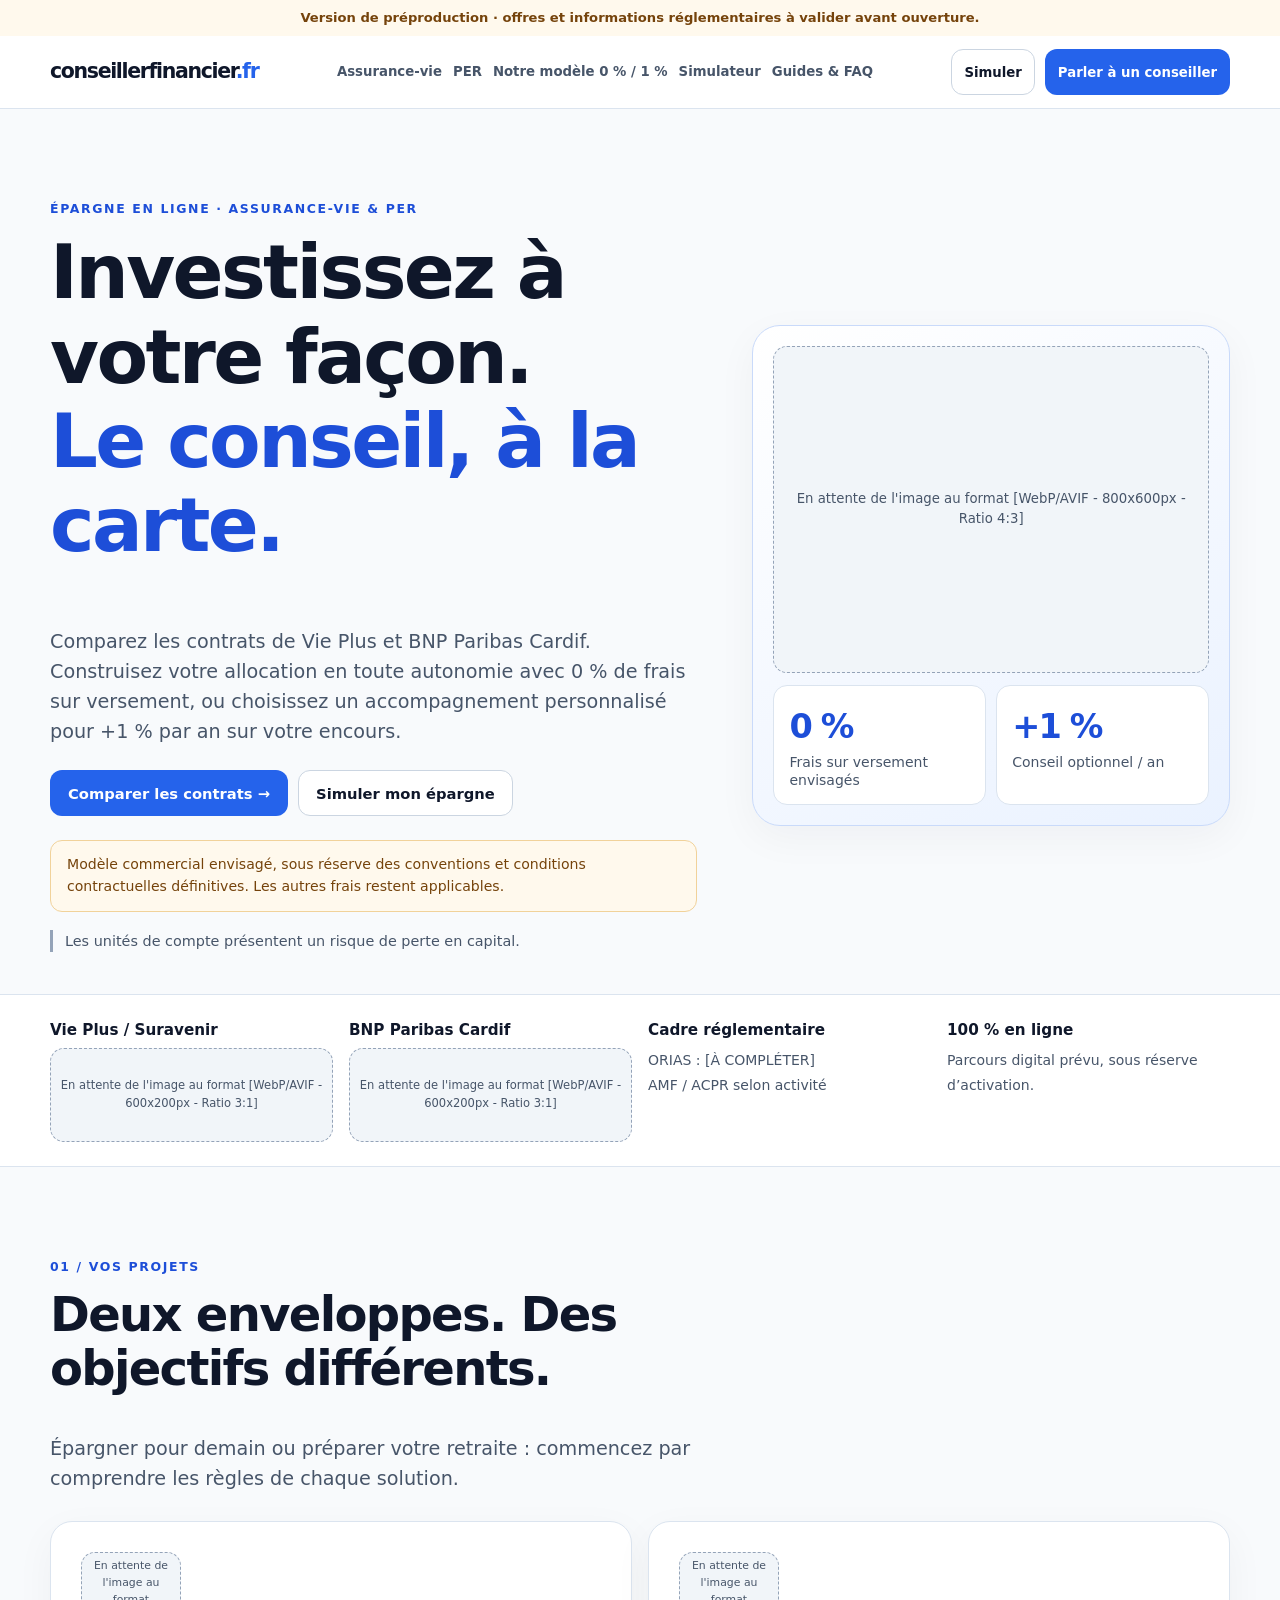
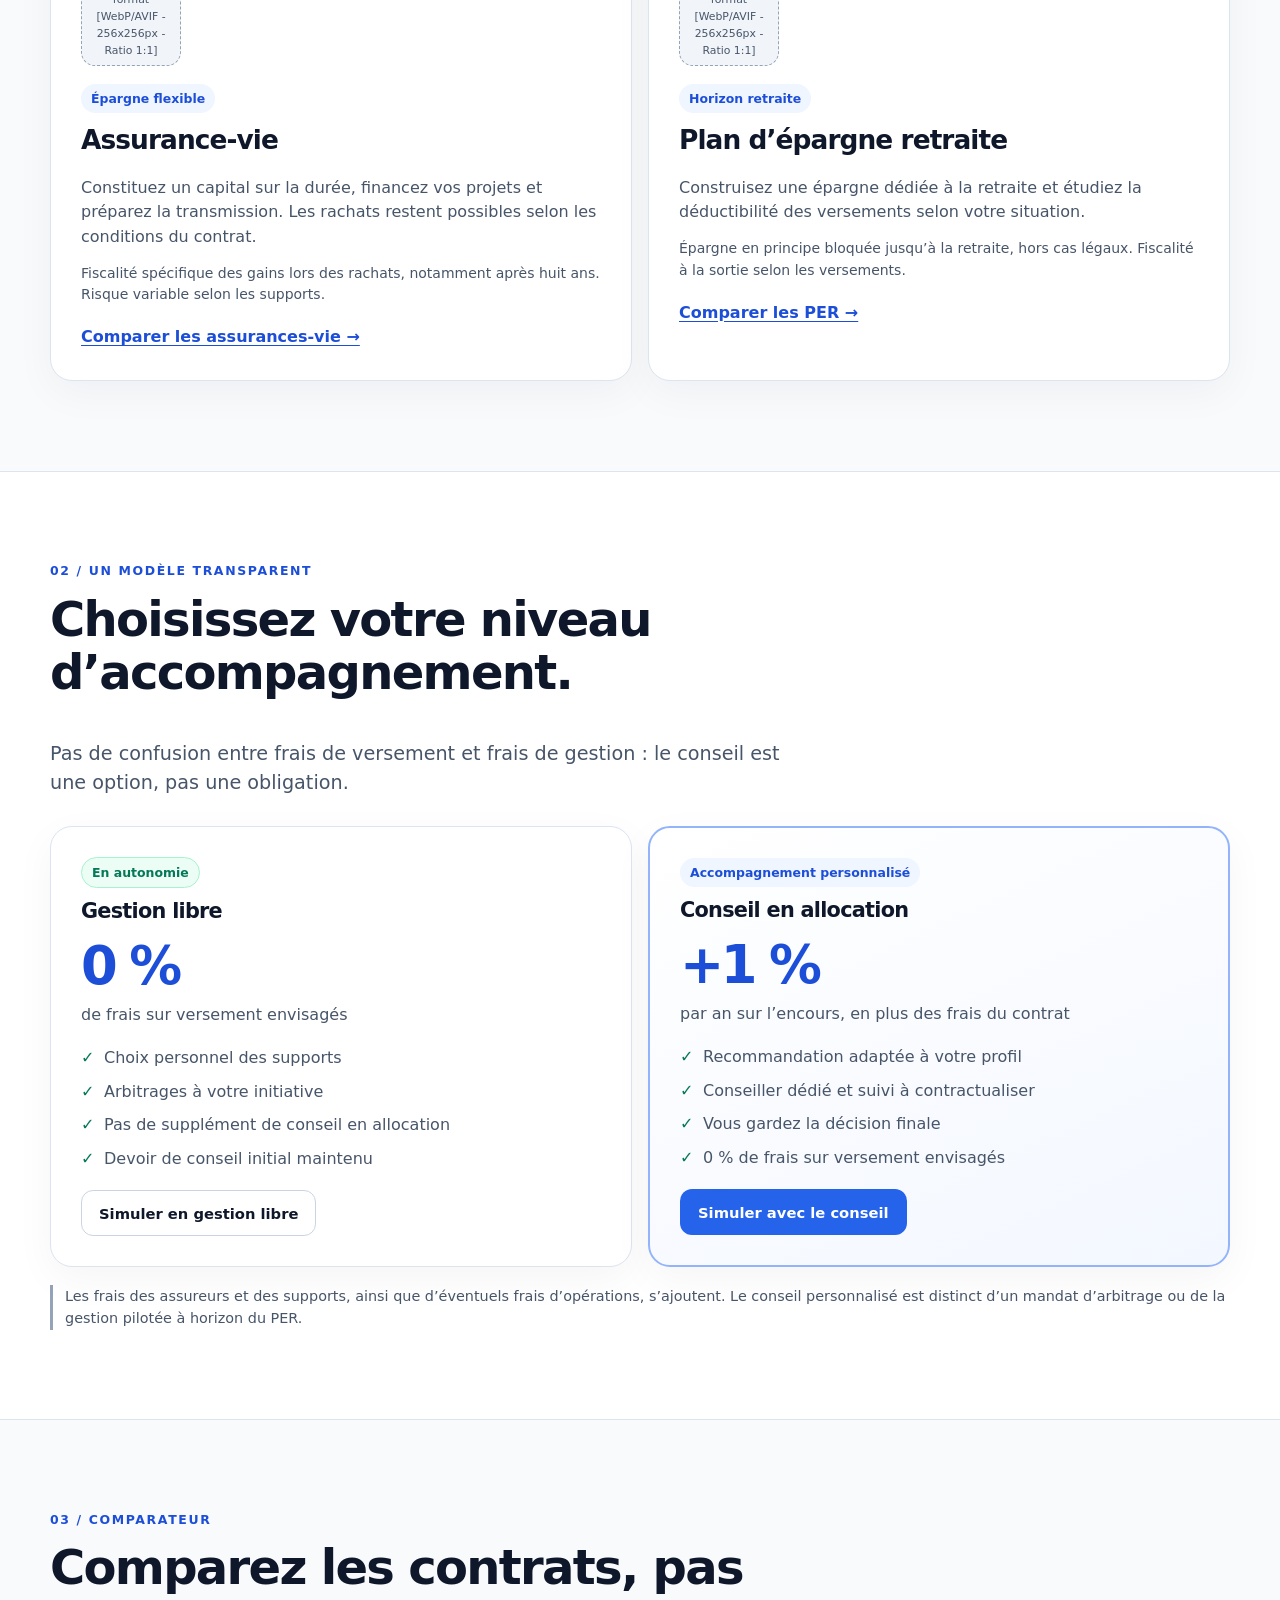
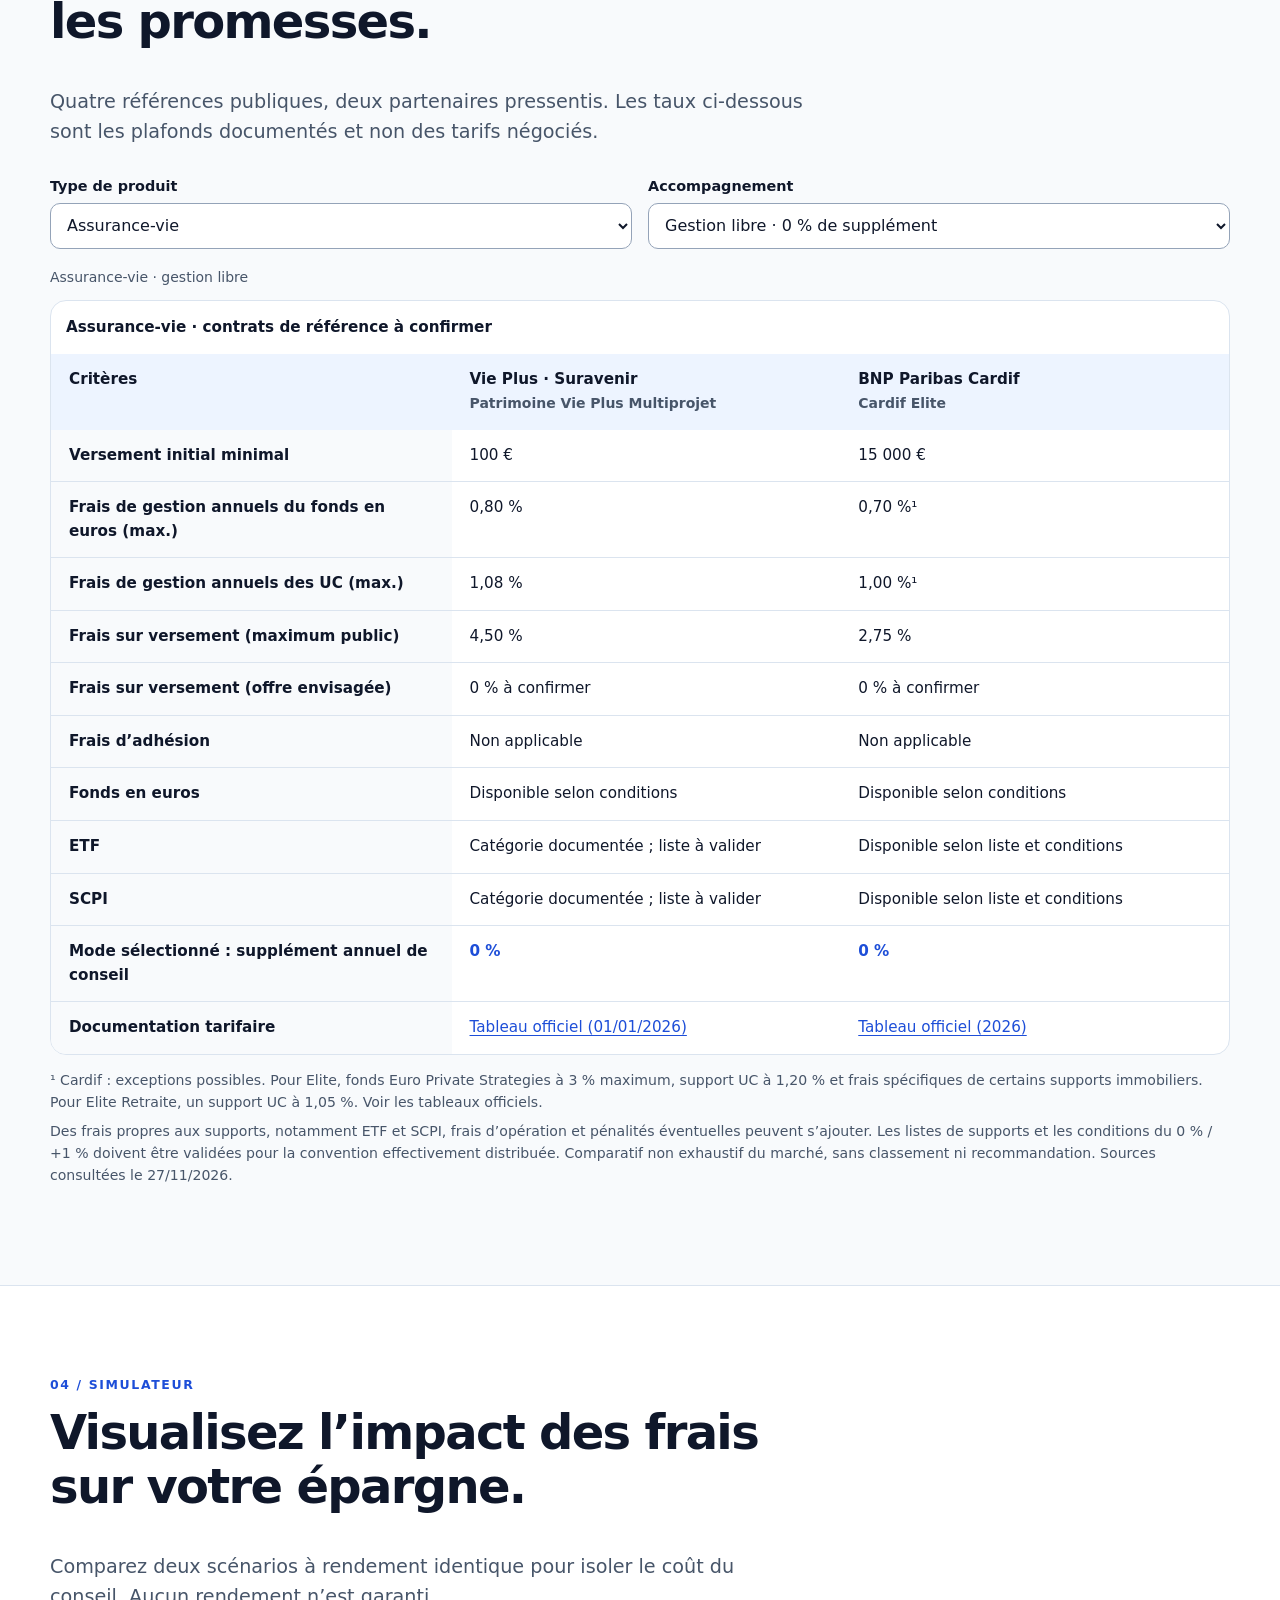
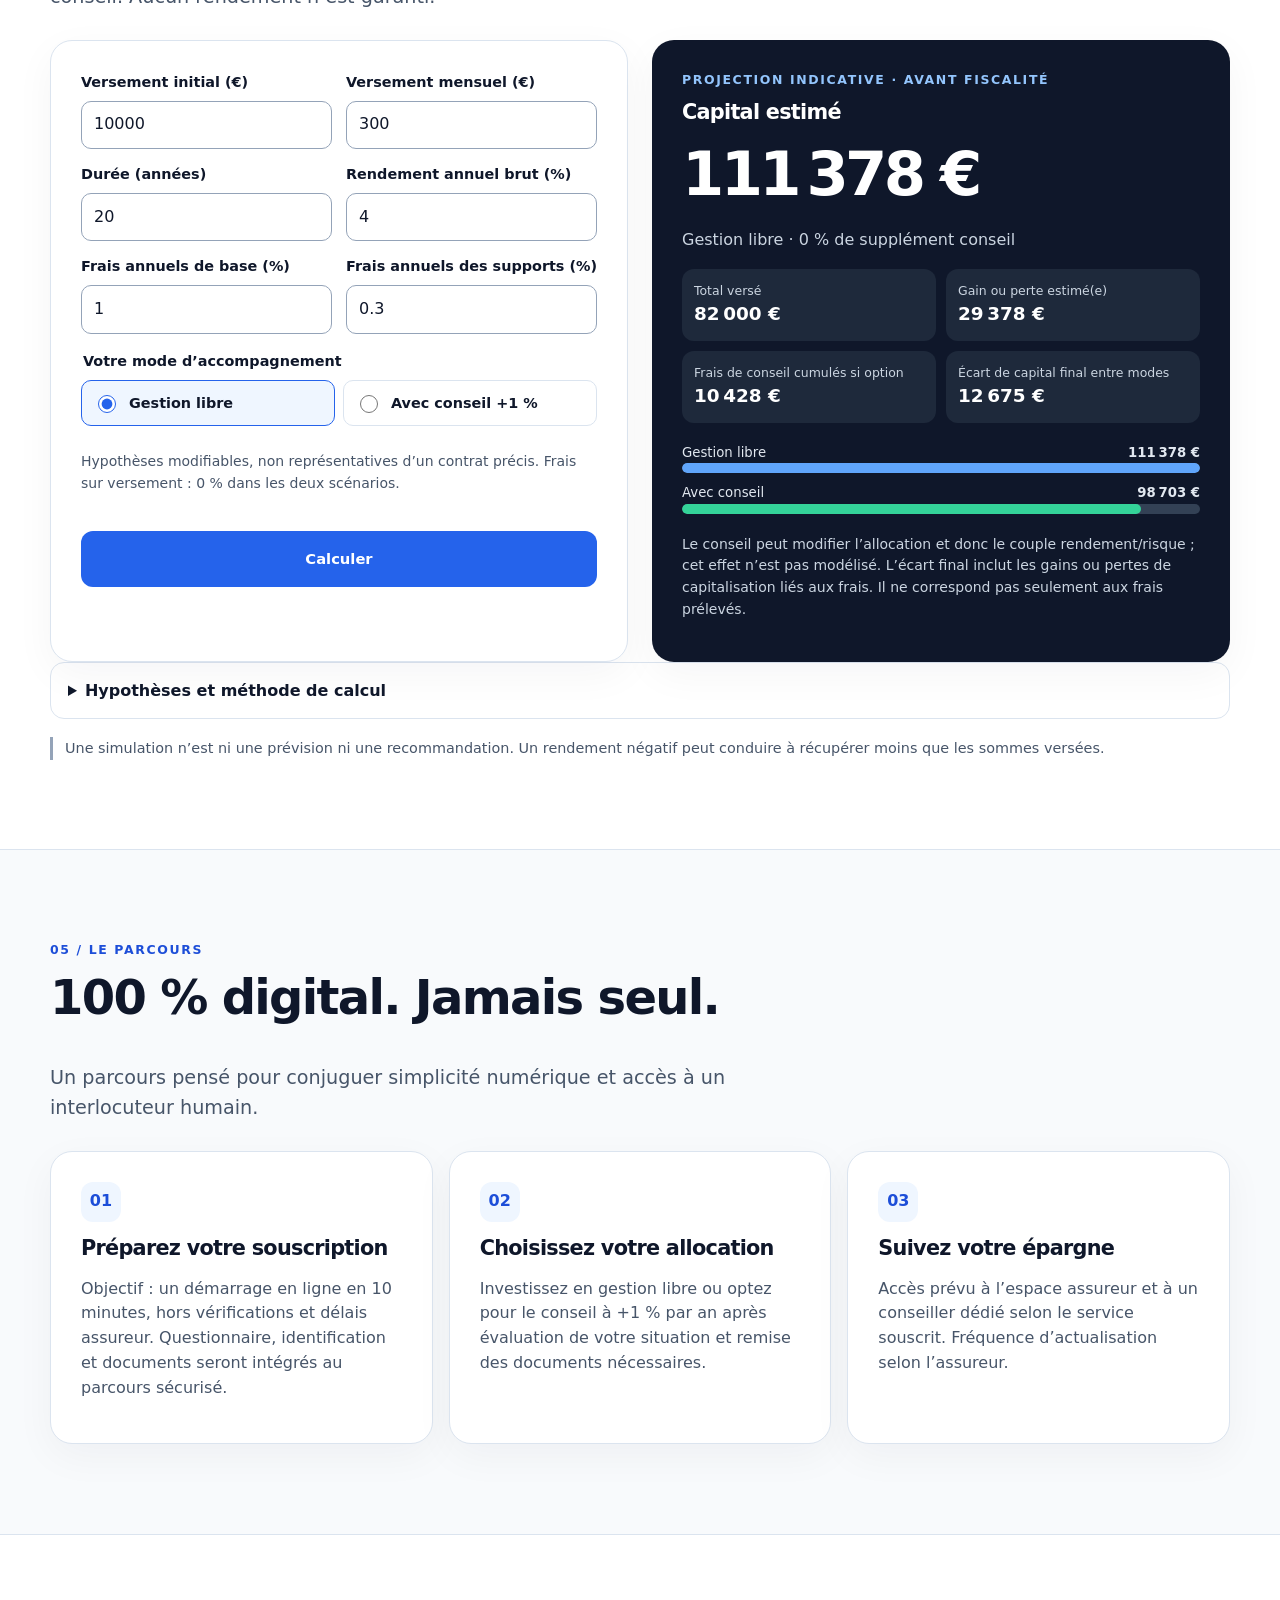
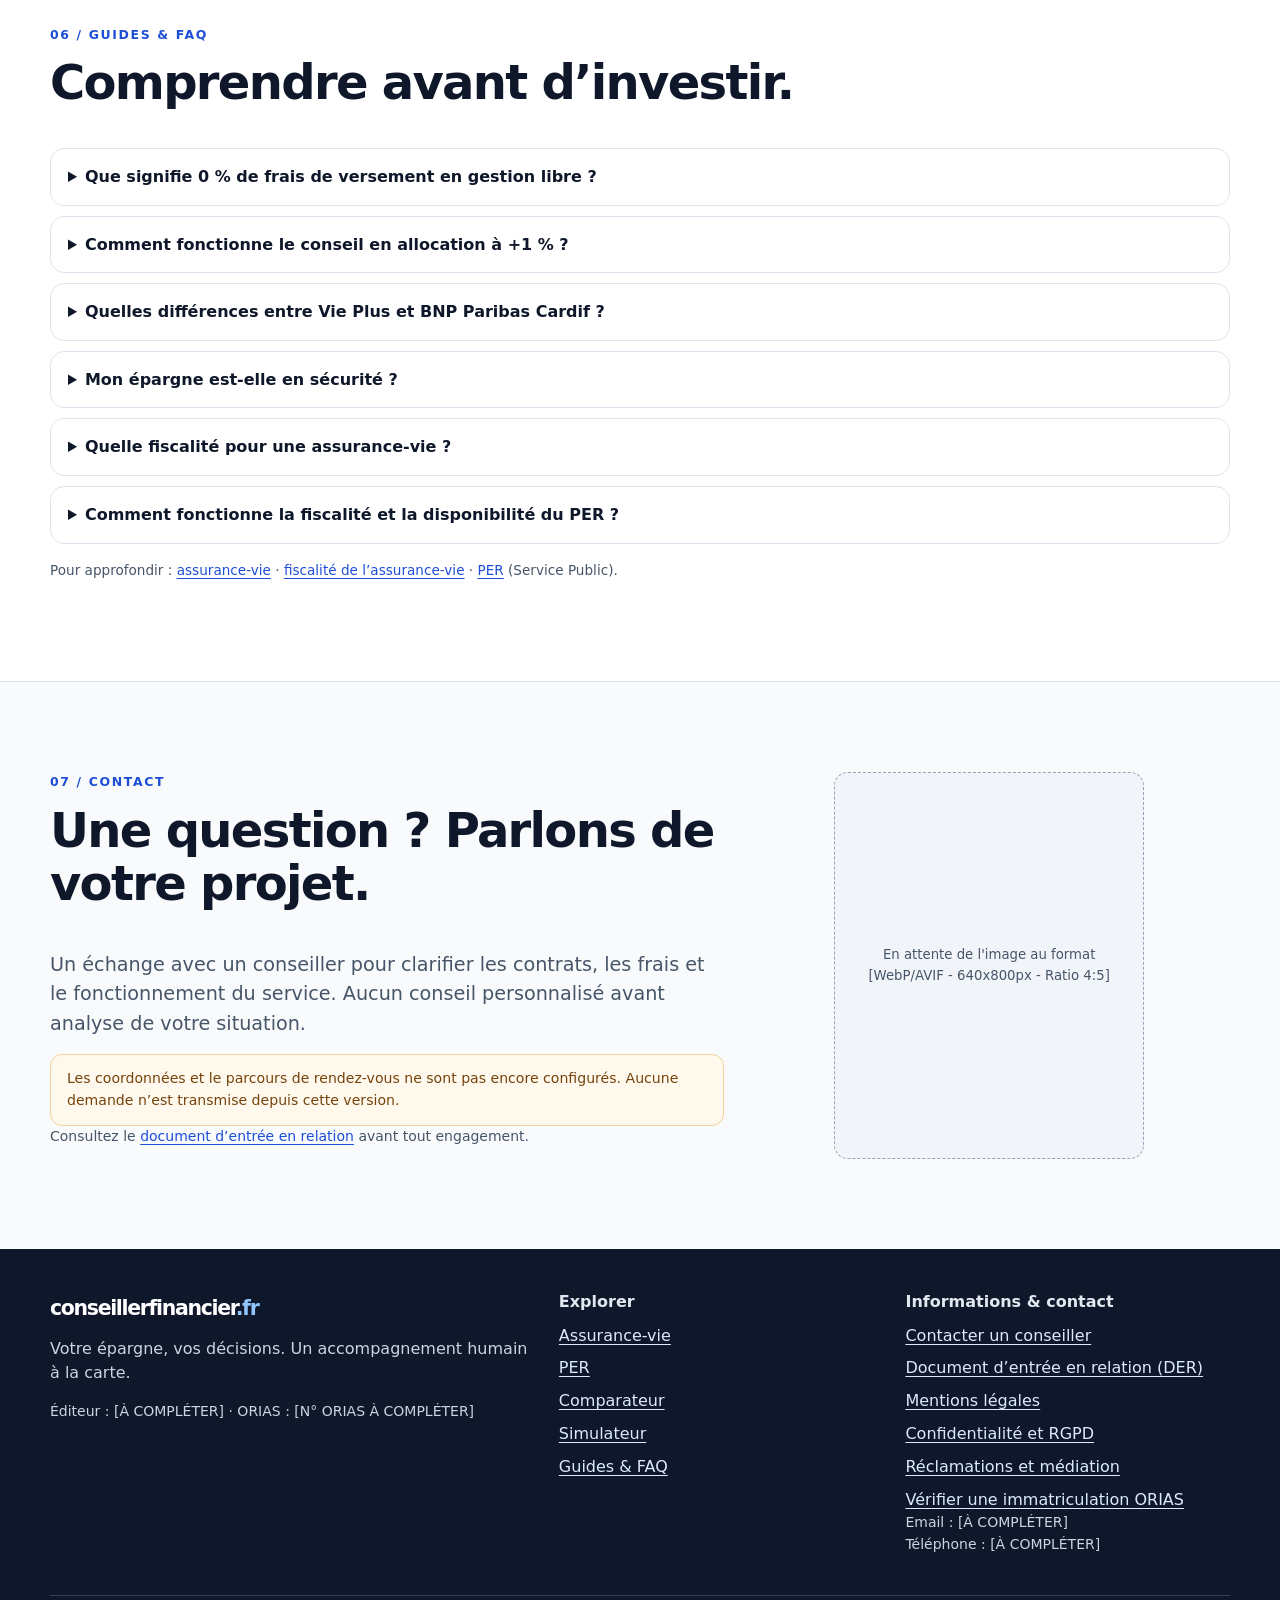
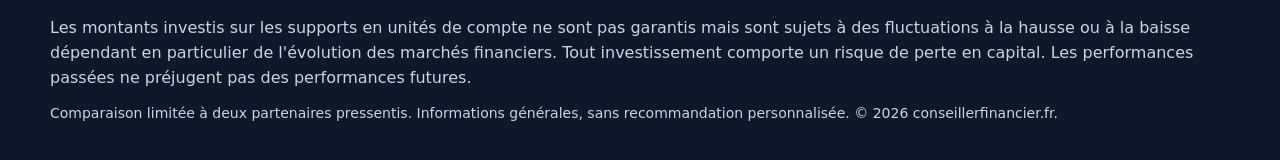
==== index.html @ cfc608e7 "Add files via upload" ====
<!doctype html><html lang="fr"><head><meta charset="utf-8"><meta name="viewport" content="width=device-width, initial-scale=1"><title>Assurance-vie et PER en ligne | conseillerfinancier.fr</title><meta name="description" content="Comparez les contrats Vie Plus et Cardif, simulez votre épargne et découvrez le modèle 0 % de frais de versement et conseil à +1 % par an."><meta name="robots" content="noindex, follow"><link rel="canonical" href="https://conseillerfinancier.fr/"><meta property="og:type" content="website"><meta property="og:locale" content="fr_FR"><meta property="og:site_name" content="conseillerfinancier.fr"><meta property="og:title" content="Assurance-vie et PER en ligne | conseillerfinancier.fr"><meta property="og:description" content="Comparez les contrats Vie Plus et Cardif, simulez votre épargne et découvrez le modèle 0 % de frais de versement et conseil à +1 % par an."><meta property="og:url" content="https://conseillerfinancier.fr/"><meta name="twitter:card" content="summary"><meta name="theme-color" content="#F8FAFC"><link rel="stylesheet" href="assets/styles.css"><script type="application/ld+json">{"@context": "https://schema.org", "@graph": [{"@type": "FinancialService", "@id": "https://conseillerfinancier.fr/#service", "name": "conseillerfinancier.fr", "url": "https://conseillerfinancier.fr/", "description": "Projet de plateforme de comparaison de contrats d’assurance-vie et de PER, avec option de conseil en allocation.", "areaServed": {"@type": "Country", "name": "France"}, "knowsLanguage": "fr"}, {"@type": "FAQPage", "@id": "https://conseillerfinancier.fr/#faq", "mainEntity": [{"@type": "Question", "name": "Que signifie 0 % de frais de versement en gestion libre ?", "acceptedAnswer": {"@type": "Answer", "text": "Le modèle commercial prévoit de ne pas prélever de frais contractuels sur les versements initiaux ou réguliers, sous réserve de validation des conventions de distribution. Vous choisissez vos supports et validez vos arbitrages. Les frais annuels du contrat, les frais propres aux supports et les éventuels frais d’opération restent applicables. Le devoir de conseil du distributeur lors de la souscription demeure."}}, {"@type": "Question", "name": "Comment fonctionne le conseil en allocation à +1 % ?", "acceptedAnswer": {"@type": "Answer", "text": "L’option envisagée ajoute un point de pourcentage de frais de gestion par an sur l’encours concerné. À encours constant de 10 000 €, cela représente 100 € par an à titre indicatif. Le conseiller établit une recommandation personnalisée après analyse de votre situation, de votre horizon, de votre capacité à subir des pertes et de vos préférences. Vous restez décisionnaire : il ne s’agit pas d’un mandat de gestion. Le périmètre, la fréquence du suivi et les modalités de prélèvement doivent être convenus par écrit."}}, {"@type": "Question", "name": "Quelles différences entre Vie Plus et BNP Paribas Cardif ?", "acceptedAnswer": {"@type": "Answer", "text": "Vie Plus est la filière de distribution de Suravenir dédiée aux professionnels du patrimoine. BNP Paribas Cardif propose notamment la gamme Elite, portée par Cardif Assurance Vie ou Cardif Retraite selon le produit. Les différences portent sur les frais, le minimum de souscription, les supports, les conditions d’accès aux fonds en euros et les services. Le comparateur présente quatre contrats de référence ; les tarifs négociés et la sélection finale restent à confirmer."}}, {"@type": "Question", "name": "Mon épargne est-elle en sécurité ?", "acceptedAnswer": {"@type": "Answer", "text": "Le contrat est porté par l’assureur, qui enregistre les versements et les opérations. Les fonds en euros comportent une garantie définie par les conditions du contrat, qui peut être diminuée des frais de gestion. Les unités de compte, notamment ETF et SCPI, ne garantissent pas le capital et peuvent perdre de la valeur. La réglementation et le contrôle prudentiel ne constituent pas une garantie de performance ni une protection contre les pertes de marché."}}, {"@type": "Question", "name": "Quelle fiscalité pour une assurance-vie ?", "acceptedAnswer": {"@type": "Answer", "text": "Lors d’un rachat, seule la fraction correspondant aux gains est en principe imposable à l’impôt sur le revenu. Après huit ans, un abattement annuel sur les gains retirés peut s’appliquer : 4 600 € pour une personne seule ou 9 200 € pour un couple soumis à imposition commune. Les prélèvements sociaux restent dus selon les règles applicables. Le traitement dépend notamment de la date des versements, de l’ancienneté du contrat et de la situation fiscale."}}, {"@type": "Question", "name": "Comment fonctionne la fiscalité et la disponibilité du PER ?", "acceptedAnswer": {"@type": "Answer", "text": "Les versements volontaires peuvent être déductibles du revenu imposable dans les limites légales, sous réserve des conditions applicables ; il est aussi possible de renoncer à la déduction. L’épargne est en principe immobilisée jusqu’à la retraite, sauf cas légaux de déblocage anticipé, dont l’acquisition de la résidence principale pour certains compartiments. La fiscalité à la sortie dépend de l’origine des sommes, de la déduction à l’entrée et du mode de sortie."}}]}]}</script><script src="assets/app.js" defer></script></head><body><a class="skip" href="#contenu">Aller au contenu</a><div class="draft">Version de préproduction · offres et informations réglementaires à valider avant ouverture.</div><header class="header"><div class="wrap header-inner"><a class="brand" href="index.html" aria-label="conseillerfinancier.fr, accueil">conseillerfinancier<span>.fr</span></a><button type="button" class="btn btn-secondary menu-toggle" aria-expanded="false" aria-controls="navigation">Menu</button><nav class="nav" id="navigation" aria-label="Navigation principale" data-open="false"><a href="#assurance-vie">Assurance-vie</a><a href="#per">PER</a><a href="#modele">Notre modèle 0 % / 1 %</a><a href="#simulateur">Simulateur</a><a href="#guides">Guides &amp; FAQ</a></nav><div class="header-actions"><a class="btn btn-secondary" href="#simulateur">Simuler</a><a class="btn btn-primary" href="#contact">Parler à un conseiller</a></div></div></header><main id="contenu"><section class="hero"><div class="wrap hero-grid"><div><span class="eyebrow">Épargne en ligne · Assurance-vie &amp; PER</span><h1>Investissez à votre façon.<br><span>Le conseil, à la carte.</span></h1><p class="lead">Comparez les contrats de Vie Plus et BNP Paribas Cardif. Construisez votre allocation en toute autonomie avec 0 % de frais sur versement, ou choisissez un accompagnement personnalisé pour +1 % par an sur votre encours.</p><div class="actions"><a class="btn btn-primary" href="#comparateur">Comparer les contrats →</a><a class="btn btn-secondary" href="#simulateur">Simuler mon épargne</a></div><div class="notice"><p>Modèle commercial envisagé, sous réserve des conventions et conditions contractuelles définitives. Les autres frais restent applicables.</p></div><p class="risk">Les unités de compte présentent un risque de perte en capital.</p></div><div class="hero-panel"><div class="placeholder">En attente de l'image au format [WebP/AVIF - 800x600px - Ratio 4:3]</div><div class="metrics"><div class="metric"><strong>0 %</strong><small>Frais sur versement envisagés</small></div><div class="metric"><strong>+1 %</strong><small>Conseil optionnel / an</small></div></div></div></div></section>
<section class="trust" aria-label="Partenaires et cadre de confiance"><div class="wrap trust-grid"><div class="trust-item"><strong>Vie Plus / Suravenir</strong><div class="placeholder">En attente de l'image au format [WebP/AVIF - 600x200px - Ratio 3:1]</div></div><div class="trust-item"><strong>BNP Paribas Cardif</strong><div class="placeholder">En attente de l'image au format [WebP/AVIF - 600x200px - Ratio 3:1]</div></div><div class="trust-item"><strong>Cadre réglementaire</strong><small>ORIAS : [À COMPLÉTER]<br>AMF / ACPR selon activité</small></div><div class="trust-item"><strong>100 % en ligne</strong><small>Parcours digital prévu, sous réserve d’activation.</small></div></div></section>
<section class="section"><div class="wrap"><div class="section-head"><span class="eyebrow">01 / Vos projets</span><h2>Deux enveloppes. Des objectifs différents.</h2><p class="lead">Épargner pour demain ou préparer votre retraite : commencez par comprendre les règles de chaque solution.</p></div><div class="product-grid"><article class="card product-card" id="assurance-vie"><div class="placeholder">En attente de l'image au format [WebP/AVIF - 256x256px - Ratio 1:1]</div><span class="tag">Épargne flexible</span><h3>Assurance-vie</h3><p>Constituez un capital sur la durée, financez vos projets et préparez la transmission. Les rachats restent possibles selon les conditions du contrat.</p><p class="small">Fiscalité spécifique des gains lors des rachats, notamment après huit ans. Risque variable selon les supports.</p><a class="text-link" href="#comparateur" data-select-product="av">Comparer les assurances-vie →</a></article><article class="card product-card" id="per"><div class="placeholder">En attente de l'image au format [WebP/AVIF - 256x256px - Ratio 1:1]</div><span class="tag">Horizon retraite</span><h3>Plan d’épargne retraite</h3><p>Construisez une épargne dédiée à la retraite et étudiez la déductibilité des versements selon votre situation.</p><p class="small">Épargne en principe bloquée jusqu’à la retraite, hors cas légaux. Fiscalité à la sortie selon les versements.</p><a class="text-link" href="#comparateur" data-select-product="per">Comparer les PER →</a></article></div></div></section>
<section class="section section-white" id="modele"><div class="wrap"><div class="section-head"><span class="eyebrow">02 / Un modèle transparent</span><h2>Choisissez votre niveau d’accompagnement.</h2><p class="lead">Pas de confusion entre frais de versement et frais de gestion : le conseil est une option, pas une obligation.</p></div><div class="plans"><article class="card"><span class="tag green">En autonomie</span><h3>Gestion libre</h3><div class="plan-price">0 %</div><p>de frais sur versement envisagés</p><ul class="checks"><li>Choix personnel des supports</li><li>Arbitrages à votre initiative</li><li>Pas de supplément de conseil en allocation</li><li>Devoir de conseil initial maintenu</li></ul><a href="#simulateur" class="btn btn-secondary" data-select-mode="free">Simuler en gestion libre</a></article><article class="card plan-featured"><span class="tag">Accompagnement personnalisé</span><h3>Conseil en allocation</h3><div class="plan-price">+1 %</div><p>par an sur l’encours, en plus des frais du contrat</p><ul class="checks"><li>Recommandation adaptée à votre profil</li><li>Conseiller dédié et suivi à contractualiser</li><li>Vous gardez la décision finale</li><li>0 % de frais sur versement envisagés</li></ul><a href="#simulateur" class="btn btn-primary" data-select-mode="advised">Simuler avec le conseil</a></article></div><p class="risk">Les frais des assureurs et des supports, ainsi que d’éventuels frais d’opérations, s’ajoutent. Le conseil personnalisé est distinct d’un mandat d’arbitrage ou de la gestion pilotée à horizon du PER.</p></div></section>
<section class="section" id="comparateur"><div class="wrap"><div class="section-head"><span class="eyebrow">03 / Comparateur</span><h2>Comparez les contrats, pas les promesses.</h2><p class="lead">Quatre références publiques, deux partenaires pressentis. Les taux ci-dessous sont les plafonds documentés et non des tarifs négociés.</p></div><div class="controls"><div class="field"><label for="product-filter">Type de produit</label><select id="product-filter"><option value="av">Assurance-vie</option><option value="per">PER individuel</option><option value="all">Les deux</option></select></div><div class="field"><label for="compare-mode">Accompagnement</label><select id="compare-mode"><option value="free">Gestion libre · 0 % de supplément</option><option value="advised">Conseil en allocation · +1 % / an</option></select></div></div><p id="compare-status" class="small" role="status">Comparaison des contrats de référence.</p><article class="compare-block" data-product="av"><div class="table-shell" role="region" aria-label="Comparatif Assurance-vie" tabindex="0"><table><caption>Assurance-vie · contrats de référence à confirmer</caption><thead><tr><th scope="col">Critères</th><th scope="col">Vie Plus · Suravenir<br><small>Patrimoine Vie Plus Multiprojet</small></th><th scope="col">BNP Paribas Cardif<br><small>Cardif Elite</small></th></tr></thead><tbody><tr><th scope="row">Versement initial minimal</th><td>100 €</td><td>15 000 €</td></tr><tr><th scope="row">Frais de gestion annuels du fonds en euros (max.)</th><td>0,80 %</td><td>0,70 %¹</td></tr><tr><th scope="row">Frais de gestion annuels des UC (max.)</th><td>1,08 %</td><td>1,00 %¹</td></tr><tr><th scope="row">Frais sur versement (maximum public)</th><td>4,50 %</td><td>2,75 %</td></tr><tr><th scope="row">Frais sur versement (offre envisagée)</th><td>0 % à confirmer</td><td>0 % à confirmer</td></tr><tr><th scope="row">Frais d’adhésion</th><td>Non applicable</td><td>Non applicable</td></tr><tr><th scope="row">Fonds en euros</th><td>Disponible selon conditions</td><td>Disponible selon conditions</td></tr><tr><th scope="row">ETF</th><td>Catégorie documentée ; liste à valider</td><td>Disponible selon liste et conditions</td></tr><tr><th scope="row">SCPI</th><td>Catégorie documentée ; liste à valider</td><td>Disponible selon liste et conditions</td></tr><tr><th scope="row">Mode sélectionné : supplément annuel de conseil</th><td><strong data-advice>0 %</strong></td><td><strong data-advice>0 %</strong></td></tr><tr><th scope="row">Documentation tarifaire</th><td><a href="https://www.suravenir.fr/wp-content/uploads/pdf/00300-U7-1.pdf" target="_blank" rel="noopener noreferrer">Tableau officiel (01/01/2026)</a></td><td><a href="https://document-information-cle.cardif.fr/documents/18841382/18862686/CARDIF%20Elite/924b94f0-7973-20a3-d4c0-e959ec2c2375" target="_blank" rel="noopener noreferrer">Tableau officiel (2026)</a></td></tr></tbody></table></div></article><article class="compare-block" data-product="per"><div class="table-shell" role="region" aria-label="Comparatif PER individuel" tabindex="0"><table><caption>PER individuel · contrats de référence à confirmer</caption><thead><tr><th scope="col">Critères</th><th scope="col">Vie Plus · Suravenir<br><small>PERtinence Retraite</small></th><th scope="col">BNP Paribas Cardif<br><small>Cardif Elite Retraite</small></th></tr></thead><tbody><tr><th scope="row">Versement initial minimal</th><td>50 €</td><td>1 500 €</td></tr><tr><th scope="row">Frais de gestion annuels du fonds en euros (max.)</th><td>1,00 %</td><td>0,80 %</td></tr><tr><th scope="row">Frais de gestion annuels des UC (max.)</th><td>1,00 %</td><td>0,85 %¹</td></tr><tr><th scope="row">Frais sur versement (maximum public)</th><td>4,50 %</td><td>4,75 %</td></tr><tr><th scope="row">Frais sur versement (offre envisagée)</th><td>0 % à confirmer</td><td>0 % à confirmer</td></tr><tr><th scope="row">Frais d’adhésion</th><td>À confirmer</td><td>20 €</td></tr><tr><th scope="row">Fonds en euros</th><td>Disponible selon conditions</td><td>Disponible selon conditions</td></tr><tr><th scope="row">ETF</th><td>Catégorie documentée ; liste à valider</td><td>Disponible selon liste et conditions</td></tr><tr><th scope="row">SCPI</th><td>Catégorie documentée ; liste à valider</td><td>Disponible selon liste et conditions</td></tr><tr><th scope="row">Mode sélectionné : supplément annuel de conseil</th><td><strong data-advice>0 %</strong></td><td><strong data-advice>0 %</strong></td></tr><tr><th scope="row">Documentation tarifaire</th><td><a href="https://www.vieplus.fr/wp-content/uploads/2026/07/00300-B7.pdf" target="_blank" rel="noopener noreferrer">Tableau officiel (01/01/2026)</a></td><td><a href="https://document-information-cle.cardif.fr/documents/18841382/18862686/CARDIF%20Elite%20Retraite/43779f03-2d4f-d701-5f3e-f8331919e31c" target="_blank" rel="noopener noreferrer">Tableau officiel (2026)</a></td></tr></tbody></table></div></article><div class="compare-notes"><p>¹ Cardif : exceptions possibles. Pour Elite, fonds Euro Private Strategies à 3 % maximum, support UC à 1,20 % et frais spécifiques de certains supports immobiliers. Pour Elite Retraite, un support UC à 1,05 %. Voir les tableaux officiels.</p><p>Des frais propres aux supports, notamment ETF et SCPI, frais d’opération et pénalités éventuelles peuvent s’ajouter. Les listes de supports et les conditions du 0 % / +1 % doivent être validées pour la convention effectivement distribuée. Comparatif non exhaustif du marché, sans classement ni recommandation. Sources consultées le 27/11/2026.</p></div><noscript><p class="noscript">Sans JavaScript, les deux tableaux restent disponibles. Le supplément optionnel est de +1 % par an.</p></noscript></div></section>
<section class="section section-white" id="simulateur"><div class="wrap"><div class="section-head"><span class="eyebrow">04 / Simulateur</span><h2>Visualisez l’impact des frais sur votre épargne.</h2><p class="lead">Comparez deux scénarios à rendement identique pour isoler le coût du conseil. Aucun rendement n’est garanti.</p></div><div class="sim-grid"><form class="card inputs" id="simulation"><div class="input-grid"><div class="field"><label for="initial">Versement initial (€)</label><input id="initial" name="initial" type="number" min="0" max="100000000" step="1" value="10000" required></div><div class="field"><label for="monthly">Versement mensuel (€)</label><input id="monthly" name="monthly" type="number" min="0" max="1000000" step="1" value="300" required></div><div class="field"><label for="years">Durée (années)</label><input id="years" name="years" type="number" min="1" max="60" step="1" value="20" required></div><div class="field"><label for="return">Rendement annuel brut (%)</label><input id="return" name="return" type="number" min="-50" max="30" step="0.1" value="4" required></div><div class="field"><label for="base-fee">Frais annuels de base (%)</label><input id="base-fee" name="baseFee" type="number" min="0" max="10" step="0.01" value="1" required></div><div class="field"><label for="support-fee">Frais annuels des supports (%)</label><input id="support-fee" name="supportFee" type="number" min="0" max="10" step="0.01" value="0.3" required></div></div><fieldset><legend>Votre mode d’accompagnement</legend><div class="radio-options"><label><input type="radio" name="mode" value="free" checked> Gestion libre</label><label><input type="radio" name="mode" value="advised"> Avec conseil +1 %</label></div></fieldset><p class="small">Hypothèses modifiables, non représentatives d’un contrat précis. Frais sur versement : 0 % dans les deux scénarios.</p><button class="btn btn-primary" type="submit">Calculer</button><div class="error" id="sim-error" role="status"></div><noscript><p class="noscript">Le calcul nécessite JavaScript.</p></noscript></form><section class="card result" aria-labelledby="result-title"><span class="eyebrow">Projection indicative · avant fiscalité</span><h3 id="result-title">Capital estimé</h3><div aria-live="polite" aria-atomic="true"><span id="capital" class="result-total">—</span><p id="mode-label">Gestion libre</p><div class="result-grid"><div class="result-item"><span>Total versé</span><strong id="paid">—</strong></div><div class="result-item"><span>Gain ou perte estimé(e)</span><strong id="gain">—</strong></div><div class="result-item"><span>Frais de conseil cumulés si option</span><strong id="advice-cost">—</strong></div><div class="result-item"><span>Écart de capital final entre modes</span><strong id="delta">—</strong></div></div><div class="bars" aria-label="Comparaison des capitaux finaux"><div><div class="bar-label"><span>Gestion libre</span><strong id="free-value">—</strong></div><div class="track" aria-hidden="true"><span id="free-bar"></span></div></div><div><div class="bar-label"><span>Avec conseil</span><strong id="advised-value">—</strong></div><div class="track alt" aria-hidden="true"><span id="advised-bar"></span></div></div></div></div><p class="small">Le conseil peut modifier l’allocation et donc le couple rendement/risque ; cet effet n’est pas modélisé. L’écart final inclut les gains ou pertes de capitalisation liés aux frais. Il ne correspond pas seulement aux frais prélevés.</p></section></div><details><summary>Hypothèses et méthode de calcul</summary><p>Le rendement brut est annualisé puis converti en taux mensuel composé. Les frais de base et des supports sont appliqués au capital après rendement, via leurs facteurs mensuels équivalents. Le supplément de conseil de 1 % est appliqué ensuite sur l’encours restant. Le versement régulier intervient en fin de mois. Les frais de conseil cumulés additionnent les prélèvements mensuels simulés ; le résultat est nominal, sans fiscalité, inflation, frais ponctuels, droits d’adhésion ni mouvements de marché. Cette convention de calcul n’est pas le calendrier de prélèvement d’un assureur.</p></details><p class="risk">Une simulation n’est ni une prévision ni une recommandation. Un rendement négatif peut conduire à récupérer moins que les sommes versées.</p></div></section>
<section class="section" id="parcours"><div class="wrap"><div class="section-head"><span class="eyebrow">05 / Le parcours</span><h2>100 % digital. Jamais seul.</h2><p class="lead">Un parcours pensé pour conjuguer simplicité numérique et accès à un interlocuteur humain.</p></div><div class="steps"><article class="card"><div class="step-number">01</div><h3>Préparez votre souscription</h3><p>Objectif : un démarrage en ligne en 10 minutes, hors vérifications et délais assureur. Questionnaire, identification et documents seront intégrés au parcours sécurisé.</p></article><article class="card"><div class="step-number">02</div><h3>Choisissez votre allocation</h3><p>Investissez en gestion libre ou optez pour le conseil à +1 % par an après évaluation de votre situation et remise des documents nécessaires.</p></article><article class="card"><div class="step-number">03</div><h3>Suivez votre épargne</h3><p>Accès prévu à l’espace assureur et à un conseiller dédié selon le service souscrit. Fréquence d’actualisation selon l’assureur.</p></article></div></div></section>
<section class="section section-white" id="guides"><div class="wrap"><div class="section-head"><span class="eyebrow">06 / Guides &amp; FAQ</span><h2>Comprendre avant d’investir.</h2></div><div class="faq-list" id="faq"><details><summary>Que signifie 0 % de frais de versement en gestion libre ?</summary><p>Le modèle commercial prévoit de ne pas prélever de frais contractuels sur les versements initiaux ou réguliers, sous réserve de validation des conventions de distribution. Vous choisissez vos supports et validez vos arbitrages. Les frais annuels du contrat, les frais propres aux supports et les éventuels frais d’opération restent applicables. Le devoir de conseil du distributeur lors de la souscription demeure.</p></details><details><summary>Comment fonctionne le conseil en allocation à +1 % ?</summary><p>L’option envisagée ajoute un point de pourcentage de frais de gestion par an sur l’encours concerné. À encours constant de 10 000 €, cela représente 100 € par an à titre indicatif. Le conseiller établit une recommandation personnalisée après analyse de votre situation, de votre horizon, de votre capacité à subir des pertes et de vos préférences. Vous restez décisionnaire : il ne s’agit pas d’un mandat de gestion. Le périmètre, la fréquence du suivi et les modalités de prélèvement doivent être convenus par écrit.</p></details><details><summary>Quelles différences entre Vie Plus et BNP Paribas Cardif ?</summary><p>Vie Plus est la filière de distribution de Suravenir dédiée aux professionnels du patrimoine. BNP Paribas Cardif propose notamment la gamme Elite, portée par Cardif Assurance Vie ou Cardif Retraite selon le produit. Les différences portent sur les frais, le minimum de souscription, les supports, les conditions d’accès aux fonds en euros et les services. Le comparateur présente quatre contrats de référence ; les tarifs négociés et la sélection finale restent à confirmer.</p></details><details><summary>Mon épargne est-elle en sécurité ?</summary><p>Le contrat est porté par l’assureur, qui enregistre les versements et les opérations. Les fonds en euros comportent une garantie définie par les conditions du contrat, qui peut être diminuée des frais de gestion. Les unités de compte, notamment ETF et SCPI, ne garantissent pas le capital et peuvent perdre de la valeur. La réglementation et le contrôle prudentiel ne constituent pas une garantie de performance ni une protection contre les pertes de marché.</p></details><details><summary>Quelle fiscalité pour une assurance-vie ?</summary><p>Lors d’un rachat, seule la fraction correspondant aux gains est en principe imposable à l’impôt sur le revenu. Après huit ans, un abattement annuel sur les gains retirés peut s’appliquer : 4 600 € pour une personne seule ou 9 200 € pour un couple soumis à imposition commune. Les prélèvements sociaux restent dus selon les règles applicables. Le traitement dépend notamment de la date des versements, de l’ancienneté du contrat et de la situation fiscale.</p></details><details><summary>Comment fonctionne la fiscalité et la disponibilité du PER ?</summary><p>Les versements volontaires peuvent être déductibles du revenu imposable dans les limites légales, sous réserve des conditions applicables ; il est aussi possible de renoncer à la déduction. L’épargne est en principe immobilisée jusqu’à la retraite, sauf cas légaux de déblocage anticipé, dont l’acquisition de la résidence principale pour certains compartiments. La fiscalité à la sortie dépend de l’origine des sommes, de la déduction à l’entrée et du mode de sortie.</p></details></div><p class="sources" style="margin-top:16px">Pour approfondir : <a href="https://www.service-public.gouv.fr/particuliers/vosdroits/F15274">assurance-vie</a> · <a href="https://www.service-public.gouv.fr/particuliers/vosdroits/F22414">fiscalité de l’assurance-vie</a> · <a href="https://www.service-public.gouv.fr/particuliers/vosdroits/F36526/0">PER</a> (Service Public).</p></div></section>
<section class="section" id="contact"><div class="wrap contact-grid"><div><span class="eyebrow">07 / Contact</span><h2>Une question ? Parlons de votre projet.</h2><p class="lead">Un échange avec un conseiller pour clarifier les contrats, les frais et le fonctionnement du service. Aucun conseil personnalisé avant analyse de votre situation.</p><div class="notice" id="contact-pending"><p>Les coordonnées et le parcours de rendez-vous ne sont pas encore configurés. Aucune demande n’est transmise depuis cette version.</p></div><div class="actions" id="contact-actions" hidden><a class="btn btn-primary" id="booking-link" hidden>Prendre rendez-vous</a><a class="btn btn-secondary" id="email-link" hidden>Envoyer un email</a><a class="btn btn-secondary" id="phone-link" hidden>Appeler</a></div><p class="small">Consultez le <a href="der.html">document d’entrée en relation</a> avant tout engagement.</p></div><div class="placeholder">En attente de l'image au format [WebP/AVIF - 640x800px - Ratio 4:5]</div></div></section></main><footer class="footer"><div class="wrap"><div class="footer-grid"><div><a class="brand" href="index.html">conseillerfinancier<span>.fr</span></a><p>Votre épargne, vos décisions. Un accompagnement humain à la carte.</p><small>Éditeur : [À COMPLÉTER] · ORIAS : [N° ORIAS À COMPLÉTER]</small></div><div><h2>Explorer</h2><nav class="footer-links" aria-label="Plan du site"><a href="index.html#assurance-vie">Assurance-vie</a><a href="index.html#per">PER</a><a href="index.html#comparateur">Comparateur</a><a href="index.html#simulateur">Simulateur</a><a href="index.html#guides">Guides &amp; FAQ</a></nav></div><div><h2>Informations &amp; contact</h2><nav class="footer-links" aria-label="Informations réglementaires"><a href="index.html#contact">Contacter un conseiller</a><a href="der.html">Document d’entrée en relation (DER)</a><a href="mentions-legales.html">Mentions légales</a><a href="mentions-legales.html#confidentialite">Confidentialité et RGPD</a><a href="der.html#reclamations">Réclamations et médiation</a><a href="https://www.orias.fr/" target="_blank" rel="noopener noreferrer">Vérifier une immatriculation ORIAS</a></nav><p class="small">Email : [À COMPLÉTER]<br>Téléphone : [À COMPLÉTER]</p></div></div><div class="footer-risk"><p>Les montants investis sur les supports en unités de compte ne sont pas garantis mais sont sujets à des fluctuations à la hausse ou à la baisse dépendant en particulier de l'évolution des marchés financiers. Tout investissement comporte un risque de perte en capital. Les performances passées ne préjugent pas des performances futures.</p><p class="small">Comparaison limitée à deux partenaires pressentis. Informations générales, sans recommandation personnalisée. © 2026 conseillerfinancier.fr.</p></div></div></footer></body></html>
---- assets/styles.css ----
:root{color-scheme:light;--bg:#F8FAFC;--white:#fff;--ink:#0F172A;--muted:#475569;--blue:#2563EB;--blue-dark:#1D4ED8;--green:#10B981;--green-ink:#047857;--line:#dbe4ef;--soft:#eff6ff;--radius:22px;--shadow:0 12px 40px #0f172a0b;--max:1180px;font-family:Inter,system-ui,-apple-system,BlinkMacSystemFont,"Segoe UI",sans-serif;line-height:1.55;scroll-padding-top:95px}*{box-sizing:border-box}body{margin:0;background:var(--bg);color:var(--ink)}a{color:var(--blue-dark);text-underline-offset:3px}button,input,select{font:inherit}button{cursor:pointer}a,button,input,select,summary{-webkit-tap-highlight-color:transparent} :focus-visible{outline:3px solid #2563eb;outline-offset:4px}h1,h2,h3,p{margin:0 0 .8em}h1,h2,h3{line-height:1.12;letter-spacing:-.035em}h1{font-size:clamp(2.6rem,6vw,4.7rem);font-weight:780}h2{font-size:clamp(1.9rem,4vw,3rem)}h3{font-size:1.3rem}p{color:var(--muted)}small,.small{font-size:.875rem;color:var(--muted)}.wrap{width:min(var(--max),calc(100% - 32px));margin-inline:auto}.section{padding:clamp(48px,7vw,92px) 0}.section-white{background:white;border-block:1px solid var(--line)}.eyebrow{display:block;color:var(--blue-dark);font-size:.78rem;text-transform:uppercase;letter-spacing:.13em;font-weight:800;margin-bottom:12px}.lead{font-size:clamp(1rem,2vw,1.2rem);max-width:69ch}.section-head{max-width:760px;margin-bottom:28px}.skip{position:absolute;top:-100px;left:8px;z-index:10;background:white;padding:12px}.skip:focus{top:8px}.header{position:sticky;top:0;background:#fffffffa;border-bottom:1px solid var(--line);z-index:5}.header-inner{display:flex;align-items:center;justify-content:space-between;gap:14px;min-height:72px;flex-wrap:wrap;padding-block:10px}.brand{font-weight:850;font-size:clamp(1rem,2vw,1.28rem);letter-spacing:-.065em;color:var(--ink);text-decoration:none;white-space:nowrap}.brand span{color:var(--blue)}.nav{display:flex;gap:16px;align-items:center;flex-wrap:wrap}.nav a{font-size:.88rem;font-weight:650;color:var(--muted);text-decoration:none}.nav a:hover{color:var(--blue-dark)}.header-actions,.actions{display:flex;gap:10px;flex-wrap:wrap;align-items:center}.btn{display:inline-flex;align-items:center;justify-content:center;min-height:46px;padding:11px 17px;border-radius:12px;border:1px solid transparent;text-decoration:none;font-weight:720;font-size:.92rem;line-height:1.3}.btn-primary{background:var(--blue);color:white}.btn-primary:hover{background:var(--blue-dark)}.btn-secondary{background:white;color:var(--ink);border-color:#cbd5e1}.btn-secondary:hover{background:var(--soft)}.menu-toggle{display:none}.js .menu-toggle{display:inline-flex}.header-actions .btn{font-size:.83rem;padding:10px 12px}.js .nav[data-open="false"]{display:none}.nav{width:100%;order:4;flex-direction:column;align-items:stretch;padding:8px 0}.nav a{padding:8px}.header-actions{width:100%;order:3}.hero{padding:clamp(38px,7vw,92px) 0 42px}.hero-grid,.two,.sim-grid,.contact-grid{display:grid;gap:24px;align-items:start}.hero h1 span{color:var(--blue-dark)}.hero .lead{max-width:55ch}.hero .actions{margin:24px 0}.hero-panel{background:linear-gradient(150deg,#fff,#eaf2ff);padding:20px;border:1px solid #c9dafa;border-radius:28px;box-shadow:var(--shadow)}.placeholder{aspect-ratio:var(--ratio,4/3);width:100%;display:grid;place-items:center;text-align:center;border:1px dashed #94a3b8;border-radius:14px;background:#f1f5f9;color:#475569;padding:12px;font-size:.83rem;overflow-wrap:anywhere}.hero-panel .placeholder{--ratio:4/3}.metrics{display:grid;grid-template-columns:1fr 1fr;gap:10px;margin-top:12px}.metric{border:1px solid var(--line);border-radius:14px;background:white;padding:15px}.metric strong{display:block;font-size:clamp(1.5rem,4vw,2.1rem);letter-spacing:-.055em;color:var(--blue-dark)}.metric small{display:block;line-height:1.3}.notice{padding:13px 16px;border:1px solid #f1d29a;background:#fff9ed;color:#75430b;border-radius:12px;font-size:.88rem}.notice p{color:inherit;margin:0}.risk{font-size:.9rem;color:var(--muted);border-left:3px solid #94a3b8;padding-left:12px;margin:18px 0 0}.trust{padding:24px 0;border-block:1px solid var(--line);background:white}.trust-grid{display:grid;grid-template-columns:repeat(2,minmax(0,1fr));gap:16px;align-items:start}.trust-item{min-width:0}.trust-item strong{display:block;font-size:.95rem;margin-bottom:5px}.trust-item .placeholder{--ratio:3/1;font-size:.72rem;padding:5px}.card{padding:clamp(18px,3vw,30px);border:1px solid var(--line);background:white;border-radius:var(--radius);box-shadow:var(--shadow);min-width:0}.product-grid,.steps,.plans{display:grid;gap:16px}.product-card .placeholder{--ratio:1/1;max-width:100px;margin-bottom:18px;font-size:.68rem;padding:5px}.product-card h3{font-size:1.65rem}.tag{display:inline-block;background:var(--soft);color:var(--blue-dark);font-size:.78rem;font-weight:750;border-radius:999px;padding:5px 10px;margin-bottom:12px}.tag.green{color:var(--green-ink);background:#ecfdf5;border:1px solid #a7f3d0}.text-link{font-weight:700;display:inline-block;margin-top:8px}.plan-price{font-size:3.3rem;letter-spacing:-.065em;font-weight:800;line-height:1;color:var(--blue-dark);margin:10px 0}.plan-featured{border:2px solid #93b4fb;background:linear-gradient(155deg,#fff,#f3f7ff)}.checks{padding:0;list-style:none;margin:18px 0}.checks li{position:relative;padding-left:23px;margin:9px 0;color:var(--muted)}.checks li::before{content:'✓';position:absolute;left:0;color:var(--green-ink);font-weight:800}.controls{display:flex;gap:16px;flex-wrap:wrap;margin:0 0 18px}.field{display:grid;gap:6px;min-width:0}.field label,legend{font-size:.9rem;font-weight:720}.field input,.field select{background:white;border:1px solid #94a3b8;border-radius:10px;padding:10px 12px;color:var(--ink);width:100%;min-height:46px}.controls .field{flex:1 1 210px}.table-shell{overflow-x:auto;border:1px solid var(--line);border-radius:16px;background:white}table{border-collapse:collapse;width:100%;table-layout:fixed;font-size:.88rem}caption{text-align:left;padding:15px;font-weight:750;color:var(--ink)}th,td{text-align:left;padding:13px 11px;border-bottom:1px solid var(--line);vertical-align:top;overflow-wrap:anywhere}thead th{background:#edf4ff;color:var(--ink)}thead th:first-child{width:34%}tbody th{font-weight:650;background:#f8fafc}td strong{color:var(--blue-dark)}tr:last-child>*{border-bottom:0}.compare-block+.compare-block{margin-top:24px}.compare-notes{margin:15px 0 0;font-size:.88rem}.compare-notes p{margin-bottom:8px}.sim-grid{align-items:stretch}.inputs{display:grid;gap:16px}.input-grid{display:grid;gap:14px;grid-template-columns:repeat(2,minmax(0,1fr))}fieldset{min-width:0;padding:0;border:0;margin:0}legend{margin-bottom:8px}.radio-options{display:grid;gap:8px}.radio-options label{display:flex;align-items:center;gap:10px;padding:11px;border:1px solid var(--line);border-radius:10px;font-weight:650;font-size:.9rem;cursor:pointer}.radio-options label:has(input:checked){background:var(--soft);border-color:var(--blue)}input[type=radio]{accent-color:var(--blue);width:18px;height:18px;flex:none}.result{background:#0f172a;color:white;border:0}.result p,.result .small{color:#cbd5e1}.result .eyebrow{color:#93c5fd}.result-total{font-weight:800;font-size:clamp(2.1rem,5vw,3.8rem);line-height:1.1;letter-spacing:-.06em;display:block;font-variant-numeric:tabular-nums;overflow-wrap:anywhere;min-height:1.2em;margin-bottom:14px}.result-grid{display:grid;grid-template-columns:1fr 1fr;gap:10px;margin:16px 0}.result-item{padding:12px;background:#1e293b;border-radius:12px;min-width:0}.result-item span{display:block;font-size:.78rem;color:#cbd5e1}.result-item strong{display:block;font-size:1.15rem;overflow-wrap:anywhere;font-variant-numeric:tabular-nums}.bars{display:grid;gap:10px;margin:20px 0}.bar-label{display:flex;justify-content:space-between;gap:10px;font-size:.83rem;color:#e2e8f0}.track{height:10px;background:#334155;border-radius:999px;overflow:hidden}.track span{display:block;height:100%;width:0;background:#60a5fa;border-radius:inherit}.track.alt span{background:#34d399}.step-number{width:40px;height:40px;border-radius:12px;display:grid;place-items:center;background:var(--soft);color:var(--blue-dark);font-weight:800;margin-bottom:15px}.faq-list{display:grid;gap:10px}details{border:1px solid var(--line);border-radius:14px;background:white;padding:0 17px}summary{cursor:pointer;font-weight:720;padding:17px 0;line-height:1.35}details p{max-width:80ch;padding-bottom:8px}.contact-grid .placeholder{--ratio:4/5;max-width:310px;justify-self:center}.contact-grid{align-items:center}.footer{background:#0f172a;color:#e2e8f0;padding:44px 0 24px}.footer .brand{color:white;display:inline-block;margin-bottom:12px}.footer .brand span{color:#93c5fd}.footer p,.footer small{color:#cbd5e1}.footer a{color:#dbeafe}.footer-grid{display:grid;gap:22px}.footer h2{font-size:1rem;letter-spacing:0}.footer-links{display:grid;gap:8px}.footer-risk{border-top:1px solid #334155;padding-top:20px;margin-top:28px}.legal{max-width:850px}.legal h2{font-size:1.65rem;margin-top:32px}.legal h3{margin-top:22px}.legal ul{padding-left:22px;color:var(--muted)}.legal li{margin:7px 0}.draft{background:#fff9ed;color:#75430b;text-align:center;padding:8px 16px;font-size:.82rem;font-weight:650}.sr-only{position:absolute;width:1px;height:1px;padding:0;margin:-1px;overflow:hidden;clip:rect(0,0,0,0);white-space:nowrap;border:0}[hidden]{display:none!important}.sources{font-size:.85rem}.sources a{overflow-wrap:anywhere}.noscript{padding:12px;background:#fff9ed;color:#75430b}.error{color:#b91c1c;font-size:.9rem;min-height:1.3em}.result .error{color:#fecaca}
@media(min-width:650px){.product-grid,.plans,.two{grid-template-columns:repeat(2,minmax(0,1fr))}.trust-grid{grid-template-columns:repeat(4,minmax(0,1fr))}.steps{grid-template-columns:repeat(3,minmax(0,1fr))}.footer-grid{grid-template-columns:1.5fr 1fr 1fr}.radio-options{grid-template-columns:1fr 1fr}table{font-size:.95rem}th,td{padding:14px 18px}.contact-grid{grid-template-columns:1.4fr 1fr}}
@media(min-width:900px){.hero-grid{grid-template-columns:1.22fr .9fr;gap:55px;align-items:center}.sim-grid{grid-template-columns:1fr 1fr}.wrap{width:min(var(--max),calc(100% - 64px))}}
@media(min-width:1150px){.header-inner{flex-wrap:nowrap}.js .menu-toggle,.menu-toggle{display:none}.nav,.js .nav[data-open="false"]{display:flex;flex-direction:row;width:auto;order:0;padding:0;gap:11px;align-items:center}.nav a{padding:0;font-size:.83rem}.header-actions{width:auto;order:0;flex-wrap:nowrap}.header-inner{gap:12px}}
@media(max-width:380px){.input-grid,.result-grid{grid-template-columns:1fr}.header-actions .btn{flex:1}.metrics{gap:6px}.metric{padding:10px}th,td{padding:9px 6px;font-size:.77rem}}
@media print{.header,.footer,.draft,.actions,.skip{display:none!important}body{background:white;color:black}.section{padding:0}.legal a{color:black}.card{box-shadow:none}}
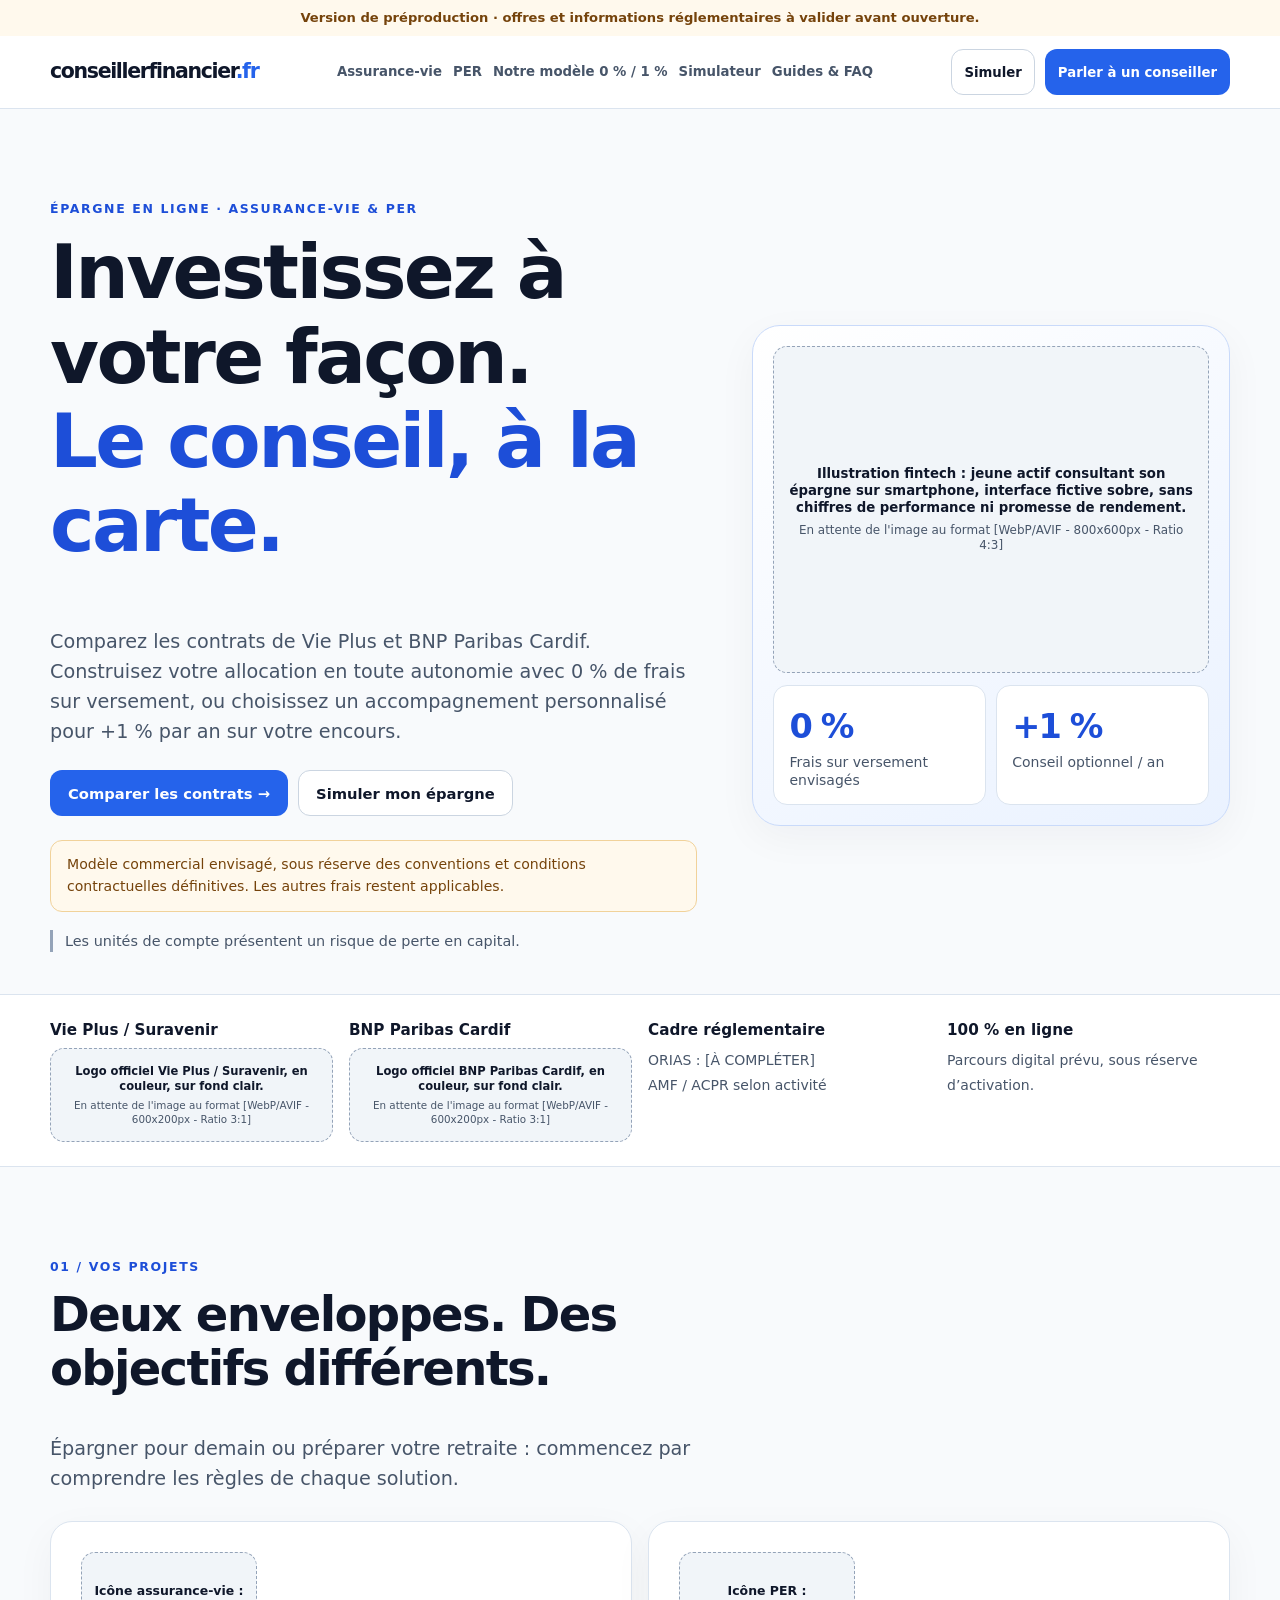
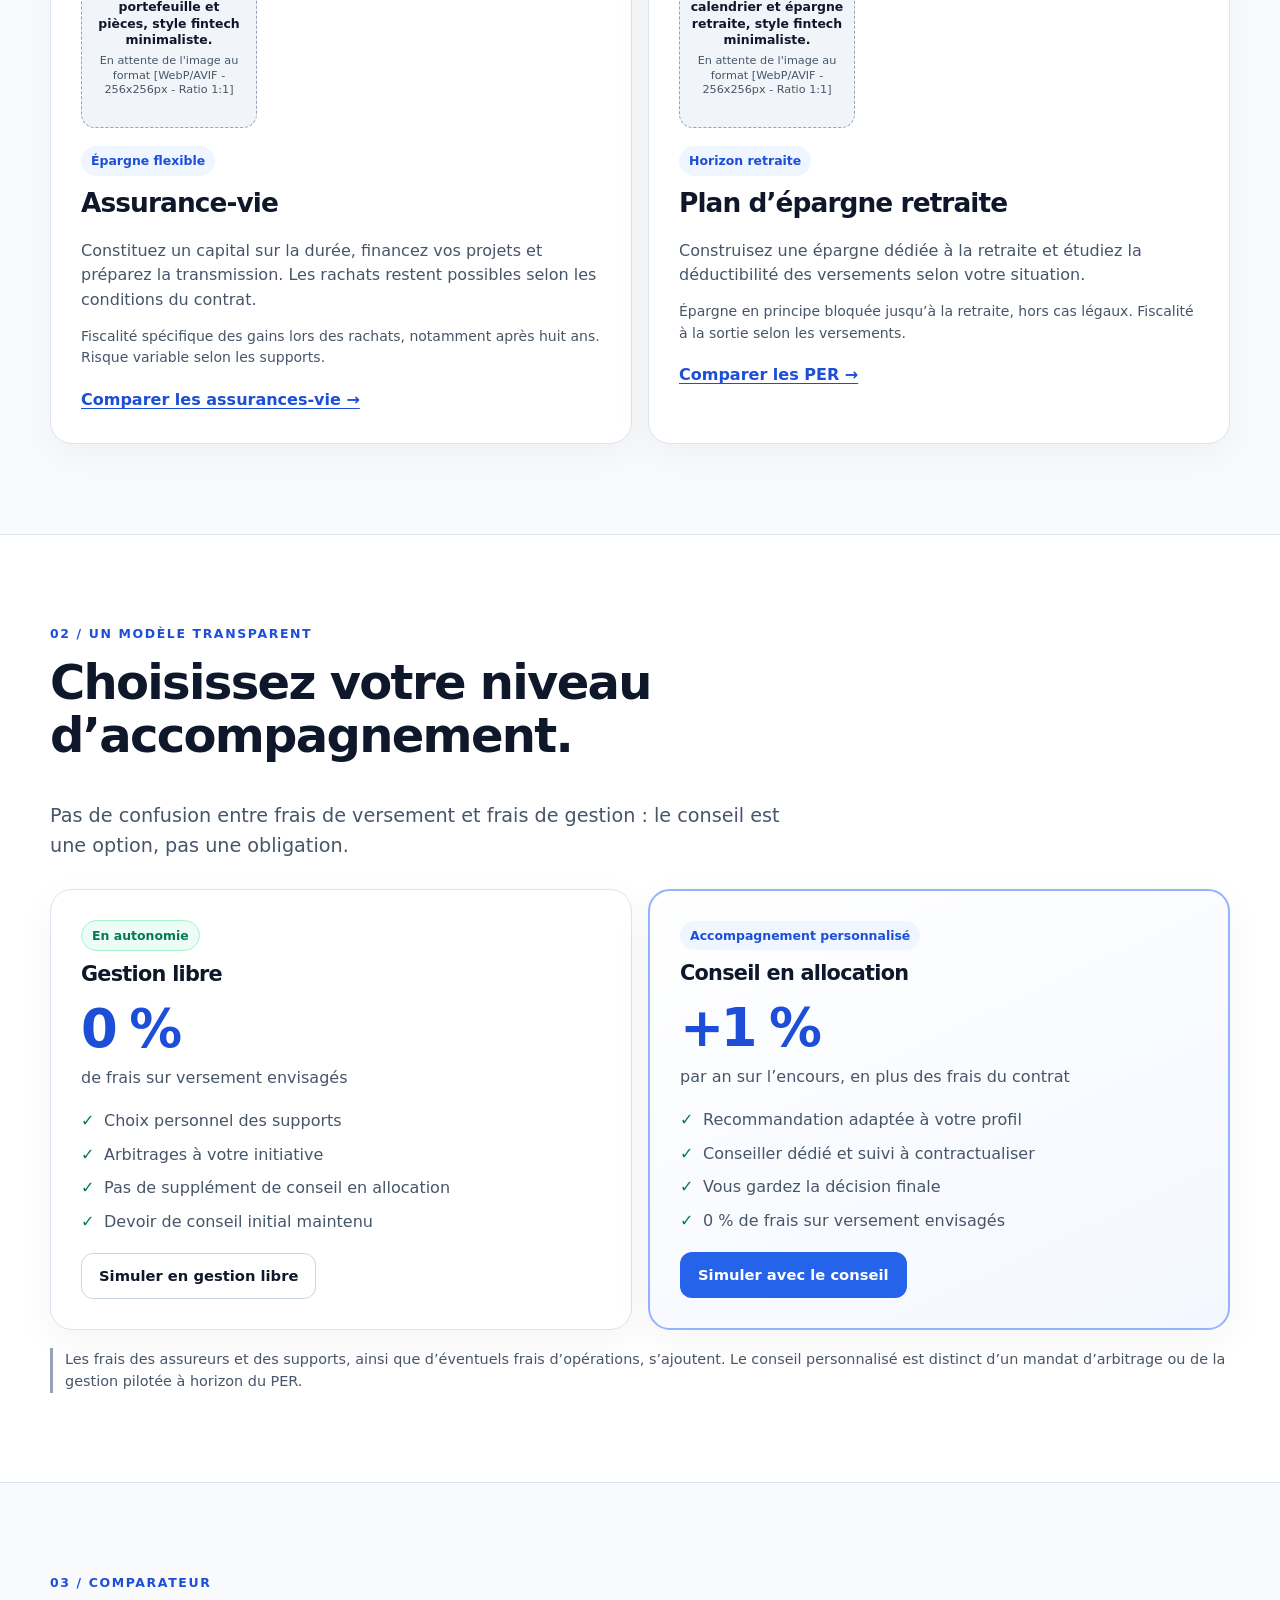
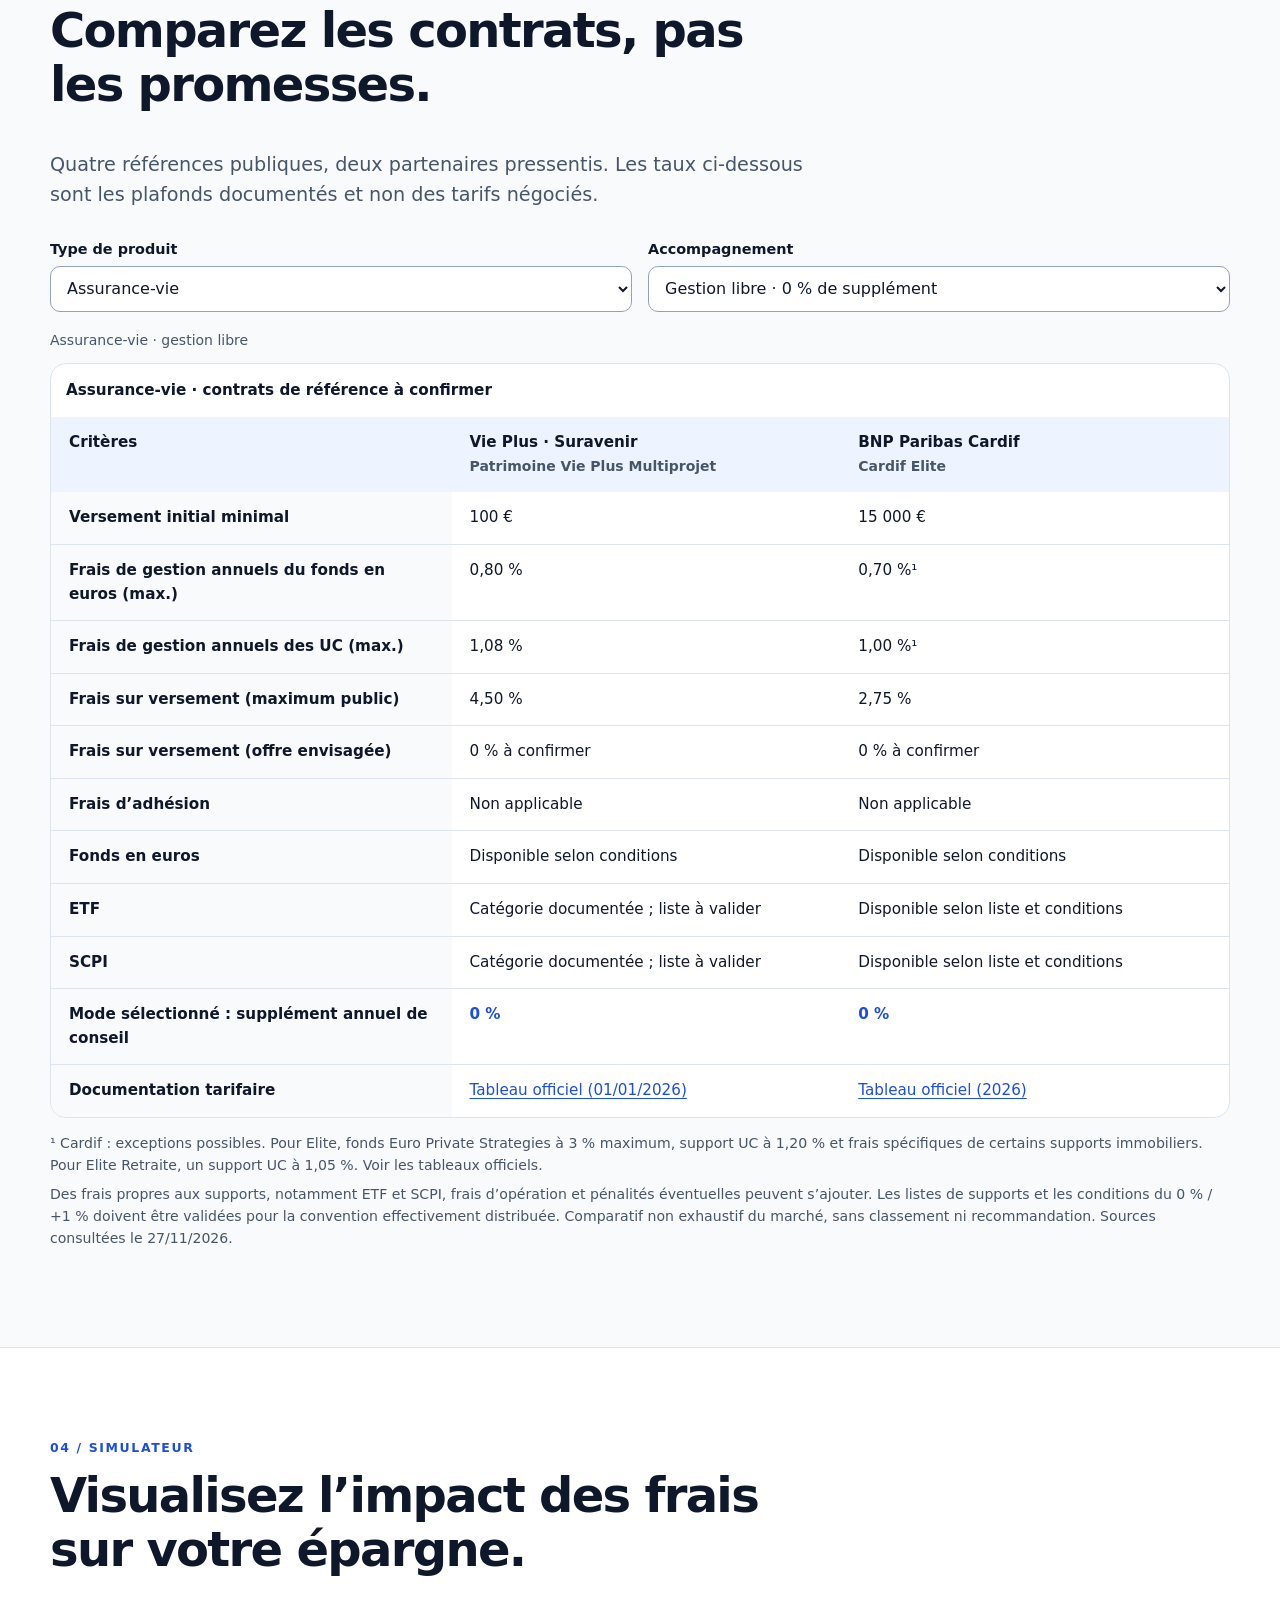
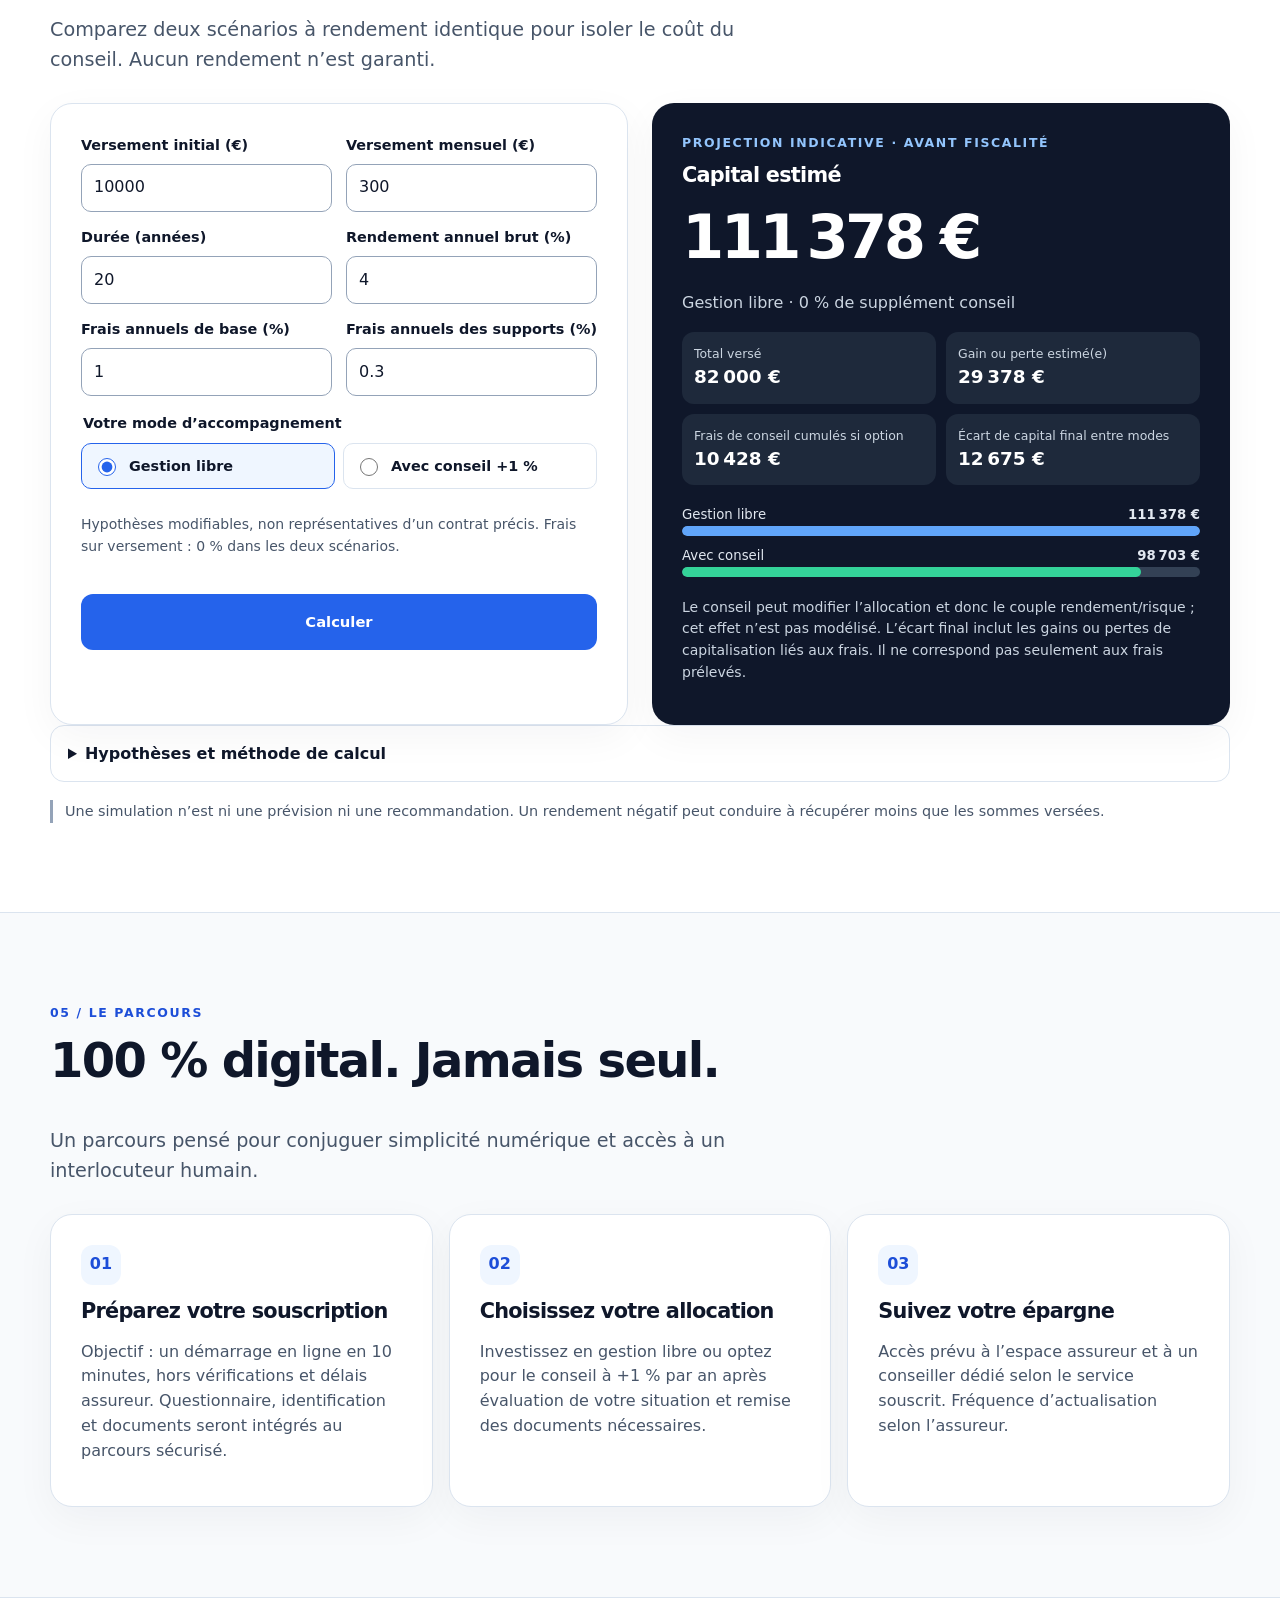
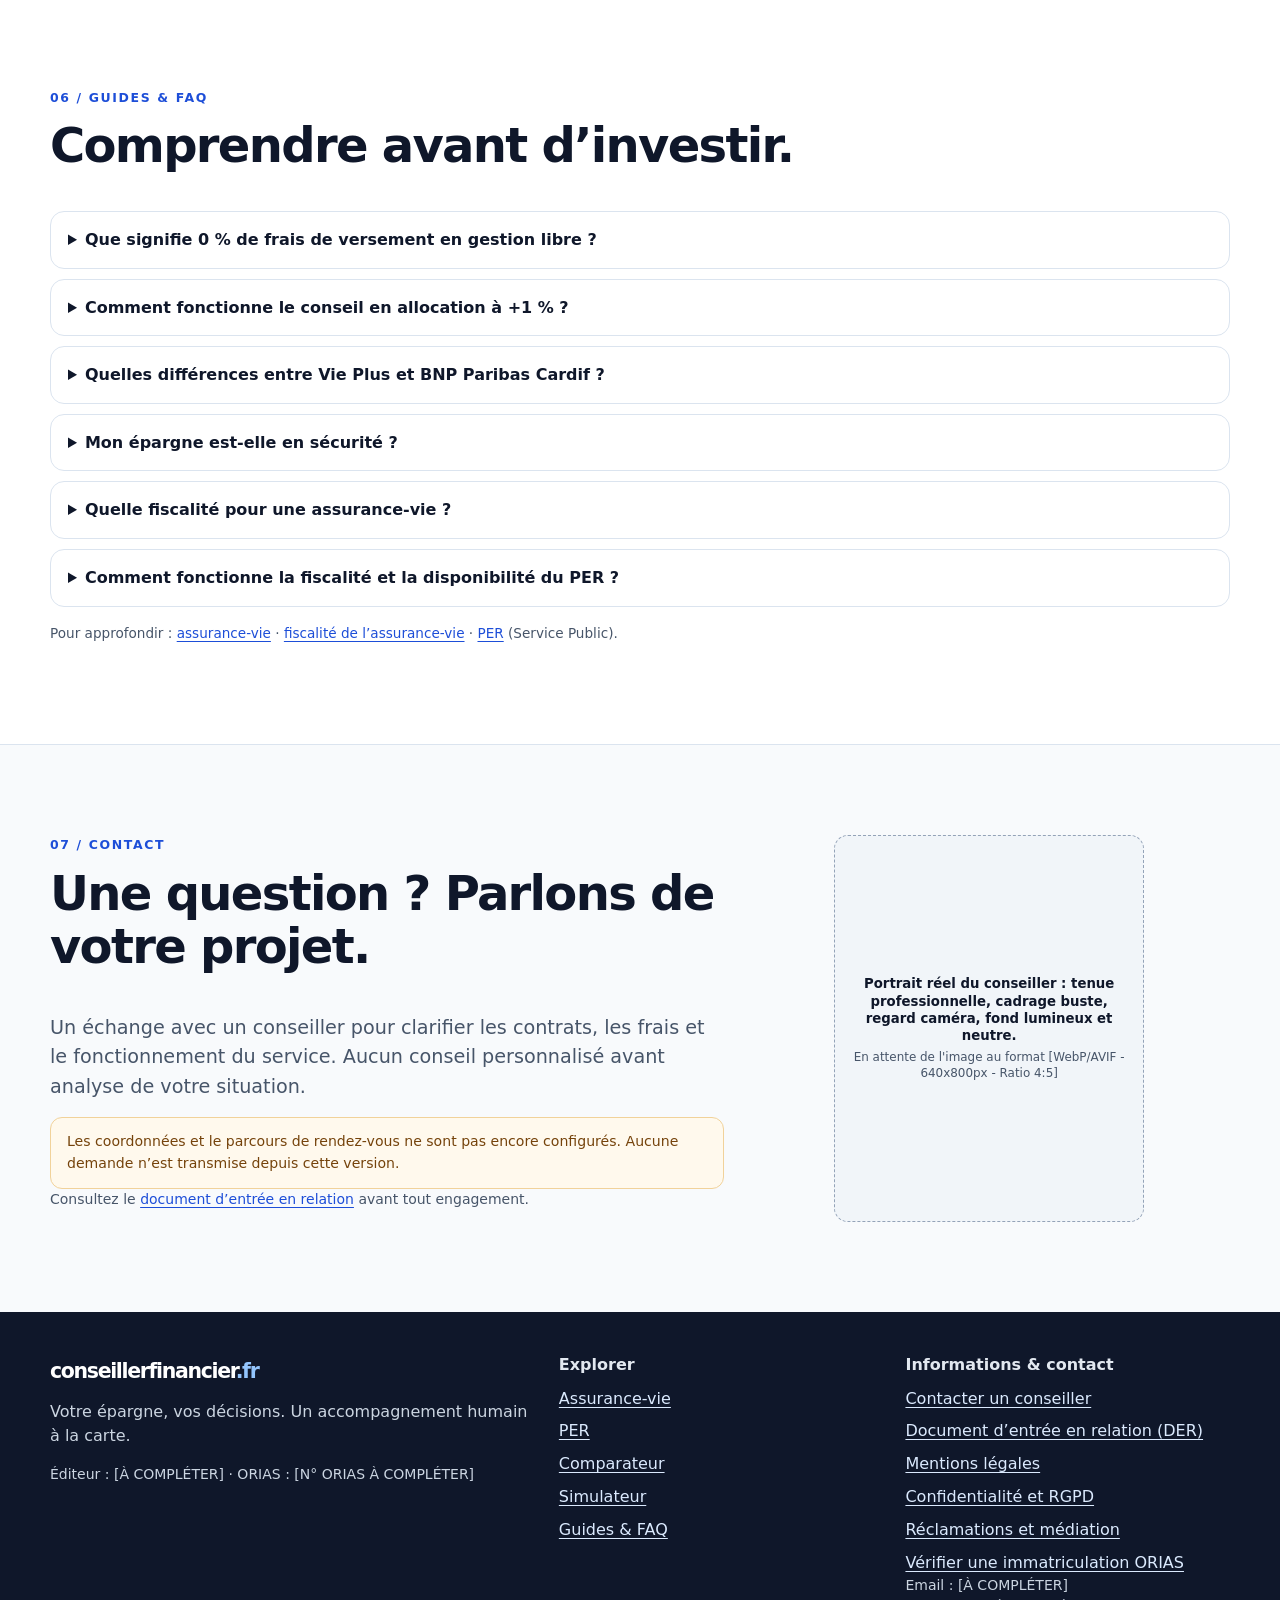
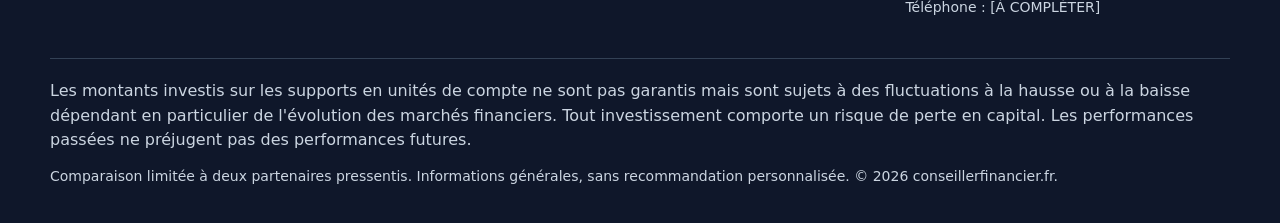
==== commit 3ddce6ae: "Préciser le contenu des six visuels attendus" ====
--- a/index.html
+++ b/index.html
@@ -1,9 +1,9 @@
-<!doctype html><html lang="fr"><head><meta charset="utf-8"><meta name="viewport" content="width=device-width, initial-scale=1"><title>Assurance-vie et PER en ligne | conseillerfinancier.fr</title><meta name="description" content="Comparez les contrats Vie Plus et Cardif, simulez votre épargne et découvrez le modèle 0 % de frais de versement et conseil à +1 % par an."><meta name="robots" content="noindex, follow"><link rel="canonical" href="https://conseillerfinancier.fr/"><meta property="og:type" content="website"><meta property="og:locale" content="fr_FR"><meta property="og:site_name" content="conseillerfinancier.fr"><meta property="og:title" content="Assurance-vie et PER en ligne | conseillerfinancier.fr"><meta property="og:description" content="Comparez les contrats Vie Plus et Cardif, simulez votre épargne et découvrez le modèle 0 % de frais de versement et conseil à +1 % par an."><meta property="og:url" content="https://conseillerfinancier.fr/"><meta name="twitter:card" content="summary"><meta name="theme-color" content="#F8FAFC"><link rel="stylesheet" href="assets/styles.css"><script type="application/ld+json">{"@context": "https://schema.org", "@graph": [{"@type": "FinancialService", "@id": "https://conseillerfinancier.fr/#service", "name": "conseillerfinancier.fr", "url": "https://conseillerfinancier.fr/", "description": "Projet de plateforme de comparaison de contrats d’assurance-vie et de PER, avec option de conseil en allocation.", "areaServed": {"@type": "Country", "name": "France"}, "knowsLanguage": "fr"}, {"@type": "FAQPage", "@id": "https://conseillerfinancier.fr/#faq", "mainEntity": [{"@type": "Question", "name": "Que signifie 0 % de frais de versement en gestion libre ?", "acceptedAnswer": {"@type": "Answer", "text": "Le modèle commercial prévoit de ne pas prélever de frais contractuels sur les versements initiaux ou réguliers, sous réserve de validation des conventions de distribution. Vous choisissez vos supports et validez vos arbitrages. Les frais annuels du contrat, les frais propres aux supports et les éventuels frais d’opération restent applicables. Le devoir de conseil du distributeur lors de la souscription demeure."}}, {"@type": "Question", "name": "Comment fonctionne le conseil en allocation à +1 % ?", "acceptedAnswer": {"@type": "Answer", "text": "L’option envisagée ajoute un point de pourcentage de frais de gestion par an sur l’encours concerné. À encours constant de 10 000 €, cela représente 100 € par an à titre indicatif. Le conseiller établit une recommandation personnalisée après analyse de votre situation, de votre horizon, de votre capacité à subir des pertes et de vos préférences. Vous restez décisionnaire : il ne s’agit pas d’un mandat de gestion. Le périmètre, la fréquence du suivi et les modalités de prélèvement doivent être convenus par écrit."}}, {"@type": "Question", "name": "Quelles différences entre Vie Plus et BNP Paribas Cardif ?", "acceptedAnswer": {"@type": "Answer", "text": "Vie Plus est la filière de distribution de Suravenir dédiée aux professionnels du patrimoine. BNP Paribas Cardif propose notamment la gamme Elite, portée par Cardif Assurance Vie ou Cardif Retraite selon le produit. Les différences portent sur les frais, le minimum de souscription, les supports, les conditions d’accès aux fonds en euros et les services. Le comparateur présente quatre contrats de référence ; les tarifs négociés et la sélection finale restent à confirmer."}}, {"@type": "Question", "name": "Mon épargne est-elle en sécurité ?", "acceptedAnswer": {"@type": "Answer", "text": "Le contrat est porté par l’assureur, qui enregistre les versements et les opérations. Les fonds en euros comportent une garantie définie par les conditions du contrat, qui peut être diminuée des frais de gestion. Les unités de compte, notamment ETF et SCPI, ne garantissent pas le capital et peuvent perdre de la valeur. La réglementation et le contrôle prudentiel ne constituent pas une garantie de performance ni une protection contre les pertes de marché."}}, {"@type": "Question", "name": "Quelle fiscalité pour une assurance-vie ?", "acceptedAnswer": {"@type": "Answer", "text": "Lors d’un rachat, seule la fraction correspondant aux gains est en principe imposable à l’impôt sur le revenu. Après huit ans, un abattement annuel sur les gains retirés peut s’appliquer : 4 600 € pour une personne seule ou 9 200 € pour un couple soumis à imposition commune. Les prélèvements sociaux restent dus selon les règles applicables. Le traitement dépend notamment de la date des versements, de l’ancienneté du contrat et de la situation fiscale."}}, {"@type": "Question", "name": "Comment fonctionne la fiscalité et la disponibilité du PER ?", "acceptedAnswer": {"@type": "Answer", "text": "Les versements volontaires peuvent être déductibles du revenu imposable dans les limites légales, sous réserve des conditions applicables ; il est aussi possible de renoncer à la déduction. L’épargne est en principe immobilisée jusqu’à la retraite, sauf cas légaux de déblocage anticipé, dont l’acquisition de la résidence principale pour certains compartiments. La fiscalité à la sortie dépend de l’origine des sommes, de la déduction à l’entrée et du mode de sortie."}}]}]}</script><script src="assets/app.js" defer></script></head><body><a class="skip" href="#contenu">Aller au contenu</a><div class="draft">Version de préproduction · offres et informations réglementaires à valider avant ouverture.</div><header class="header"><div class="wrap header-inner"><a class="brand" href="index.html" aria-label="conseillerfinancier.fr, accueil">conseillerfinancier<span>.fr</span></a><button type="button" class="btn btn-secondary menu-toggle" aria-expanded="false" aria-controls="navigation">Menu</button><nav class="nav" id="navigation" aria-label="Navigation principale" data-open="false"><a href="#assurance-vie">Assurance-vie</a><a href="#per">PER</a><a href="#modele">Notre modèle 0 % / 1 %</a><a href="#simulateur">Simulateur</a><a href="#guides">Guides &amp; FAQ</a></nav><div class="header-actions"><a class="btn btn-secondary" href="#simulateur">Simuler</a><a class="btn btn-primary" href="#contact">Parler à un conseiller</a></div></div></header><main id="contenu"><section class="hero"><div class="wrap hero-grid"><div><span class="eyebrow">Épargne en ligne · Assurance-vie &amp; PER</span><h1>Investissez à votre façon.<br><span>Le conseil, à la carte.</span></h1><p class="lead">Comparez les contrats de Vie Plus et BNP Paribas Cardif. Construisez votre allocation en toute autonomie avec 0 % de frais sur versement, ou choisissez un accompagnement personnalisé pour +1 % par an sur votre encours.</p><div class="actions"><a class="btn btn-primary" href="#comparateur">Comparer les contrats →</a><a class="btn btn-secondary" href="#simulateur">Simuler mon épargne</a></div><div class="notice"><p>Modèle commercial envisagé, sous réserve des conventions et conditions contractuelles définitives. Les autres frais restent applicables.</p></div><p class="risk">Les unités de compte présentent un risque de perte en capital.</p></div><div class="hero-panel"><div class="placeholder">En attente de l'image au format [WebP/AVIF - 800x600px - Ratio 4:3]</div><div class="metrics"><div class="metric"><strong>0 %</strong><small>Frais sur versement envisagés</small></div><div class="metric"><strong>+1 %</strong><small>Conseil optionnel / an</small></div></div></div></div></section>
-<section class="trust" aria-label="Partenaires et cadre de confiance"><div class="wrap trust-grid"><div class="trust-item"><strong>Vie Plus / Suravenir</strong><div class="placeholder">En attente de l'image au format [WebP/AVIF - 600x200px - Ratio 3:1]</div></div><div class="trust-item"><strong>BNP Paribas Cardif</strong><div class="placeholder">En attente de l'image au format [WebP/AVIF - 600x200px - Ratio 3:1]</div></div><div class="trust-item"><strong>Cadre réglementaire</strong><small>ORIAS : [À COMPLÉTER]<br>AMF / ACPR selon activité</small></div><div class="trust-item"><strong>100 % en ligne</strong><small>Parcours digital prévu, sous réserve d’activation.</small></div></div></section>
-<section class="section"><div class="wrap"><div class="section-head"><span class="eyebrow">01 / Vos projets</span><h2>Deux enveloppes. Des objectifs différents.</h2><p class="lead">Épargner pour demain ou préparer votre retraite : commencez par comprendre les règles de chaque solution.</p></div><div class="product-grid"><article class="card product-card" id="assurance-vie"><div class="placeholder">En attente de l'image au format [WebP/AVIF - 256x256px - Ratio 1:1]</div><span class="tag">Épargne flexible</span><h3>Assurance-vie</h3><p>Constituez un capital sur la durée, financez vos projets et préparez la transmission. Les rachats restent possibles selon les conditions du contrat.</p><p class="small">Fiscalité spécifique des gains lors des rachats, notamment après huit ans. Risque variable selon les supports.</p><a class="text-link" href="#comparateur" data-select-product="av">Comparer les assurances-vie →</a></article><article class="card product-card" id="per"><div class="placeholder">En attente de l'image au format [WebP/AVIF - 256x256px - Ratio 1:1]</div><span class="tag">Horizon retraite</span><h3>Plan d’épargne retraite</h3><p>Construisez une épargne dédiée à la retraite et étudiez la déductibilité des versements selon votre situation.</p><p class="small">Épargne en principe bloquée jusqu’à la retraite, hors cas légaux. Fiscalité à la sortie selon les versements.</p><a class="text-link" href="#comparateur" data-select-product="per">Comparer les PER →</a></article></div></div></section>
+<!doctype html><html lang="fr"><head><meta charset="utf-8"><meta name="viewport" content="width=device-width, initial-scale=1"><title>Assurance-vie et PER en ligne | conseillerfinancier.fr</title><meta name="description" content="Comparez les contrats Vie Plus et Cardif, simulez votre épargne et découvrez le modèle 0 % de frais de versement et conseil à +1 % par an."><meta name="robots" content="noindex, follow"><link rel="canonical" href="https://conseillerfinancier.fr/"><meta property="og:type" content="website"><meta property="og:locale" content="fr_FR"><meta property="og:site_name" content="conseillerfinancier.fr"><meta property="og:title" content="Assurance-vie et PER en ligne | conseillerfinancier.fr"><meta property="og:description" content="Comparez les contrats Vie Plus et Cardif, simulez votre épargne et découvrez le modèle 0 % de frais de versement et conseil à +1 % par an."><meta property="og:url" content="https://conseillerfinancier.fr/"><meta name="twitter:card" content="summary"><meta name="theme-color" content="#F8FAFC"><link rel="stylesheet" href="assets/styles.css"><script type="application/ld+json">{"@context": "https://schema.org", "@graph": [{"@type": "FinancialService", "@id": "https://conseillerfinancier.fr/#service", "name": "conseillerfinancier.fr", "url": "https://conseillerfinancier.fr/", "description": "Projet de plateforme de comparaison de contrats d’assurance-vie et de PER, avec option de conseil en allocation.", "areaServed": {"@type": "Country", "name": "France"}, "knowsLanguage": "fr"}, {"@type": "FAQPage", "@id": "https://conseillerfinancier.fr/#faq", "mainEntity": [{"@type": "Question", "name": "Que signifie 0 % de frais de versement en gestion libre ?", "acceptedAnswer": {"@type": "Answer", "text": "Le modèle commercial prévoit de ne pas prélever de frais contractuels sur les versements initiaux ou réguliers, sous réserve de validation des conventions de distribution. Vous choisissez vos supports et validez vos arbitrages. Les frais annuels du contrat, les frais propres aux supports et les éventuels frais d’opération restent applicables. Le devoir de conseil du distributeur lors de la souscription demeure."}}, {"@type": "Question", "name": "Comment fonctionne le conseil en allocation à +1 % ?", "acceptedAnswer": {"@type": "Answer", "text": "L’option envisagée ajoute un point de pourcentage de frais de gestion par an sur l’encours concerné. À encours constant de 10 000 €, cela représente 100 € par an à titre indicatif. Le conseiller établit une recommandation personnalisée après analyse de votre situation, de votre horizon, de votre capacité à subir des pertes et de vos préférences. Vous restez décisionnaire : il ne s’agit pas d’un mandat de gestion. Le périmètre, la fréquence du suivi et les modalités de prélèvement doivent être convenus par écrit."}}, {"@type": "Question", "name": "Quelles différences entre Vie Plus et BNP Paribas Cardif ?", "acceptedAnswer": {"@type": "Answer", "text": "Vie Plus est la filière de distribution de Suravenir dédiée aux professionnels du patrimoine. BNP Paribas Cardif propose notamment la gamme Elite, portée par Cardif Assurance Vie ou Cardif Retraite selon le produit. Les différences portent sur les frais, le minimum de souscription, les supports, les conditions d’accès aux fonds en euros et les services. Le comparateur présente quatre contrats de référence ; les tarifs négociés et la sélection finale restent à confirmer."}}, {"@type": "Question", "name": "Mon épargne est-elle en sécurité ?", "acceptedAnswer": {"@type": "Answer", "text": "Le contrat est porté par l’assureur, qui enregistre les versements et les opérations. Les fonds en euros comportent une garantie définie par les conditions du contrat, qui peut être diminuée des frais de gestion. Les unités de compte, notamment ETF et SCPI, ne garantissent pas le capital et peuvent perdre de la valeur. La réglementation et le contrôle prudentiel ne constituent pas une garantie de performance ni une protection contre les pertes de marché."}}, {"@type": "Question", "name": "Quelle fiscalité pour une assurance-vie ?", "acceptedAnswer": {"@type": "Answer", "text": "Lors d’un rachat, seule la fraction correspondant aux gains est en principe imposable à l’impôt sur le revenu. Après huit ans, un abattement annuel sur les gains retirés peut s’appliquer : 4 600 € pour une personne seule ou 9 200 € pour un couple soumis à imposition commune. Les prélèvements sociaux restent dus selon les règles applicables. Le traitement dépend notamment de la date des versements, de l’ancienneté du contrat et de la situation fiscale."}}, {"@type": "Question", "name": "Comment fonctionne la fiscalité et la disponibilité du PER ?", "acceptedAnswer": {"@type": "Answer", "text": "Les versements volontaires peuvent être déductibles du revenu imposable dans les limites légales, sous réserve des conditions applicables ; il est aussi possible de renoncer à la déduction. L’épargne est en principe immobilisée jusqu’à la retraite, sauf cas légaux de déblocage anticipé, dont l’acquisition de la résidence principale pour certains compartiments. La fiscalité à la sortie dépend de l’origine des sommes, de la déduction à l’entrée et du mode de sortie."}}]}]}</script><script src="assets/app.js" defer></script></head><body><a class="skip" href="#contenu">Aller au contenu</a><div class="draft">Version de préproduction · offres et informations réglementaires à valider avant ouverture.</div><header class="header"><div class="wrap header-inner"><a class="brand" href="index.html" aria-label="conseillerfinancier.fr, accueil">conseillerfinancier<span>.fr</span></a><button type="button" class="btn btn-secondary menu-toggle" aria-expanded="false" aria-controls="navigation">Menu</button><nav class="nav" id="navigation" aria-label="Navigation principale" data-open="false"><a href="#assurance-vie">Assurance-vie</a><a href="#per">PER</a><a href="#modele">Notre modèle 0 % / 1 %</a><a href="#simulateur">Simulateur</a><a href="#guides">Guides &amp; FAQ</a></nav><div class="header-actions"><a class="btn btn-secondary" href="#simulateur">Simuler</a><a class="btn btn-primary" href="#contact">Parler à un conseiller</a></div></div></header><main id="contenu"><section class="hero"><div class="wrap hero-grid"><div><span class="eyebrow">Épargne en ligne · Assurance-vie &amp; PER</span><h1>Investissez à votre façon.<br><span>Le conseil, à la carte.</span></h1><p class="lead">Comparez les contrats de Vie Plus et BNP Paribas Cardif. Construisez votre allocation en toute autonomie avec 0 % de frais sur versement, ou choisissez un accompagnement personnalisé pour +1 % par an sur votre encours.</p><div class="actions"><a class="btn btn-primary" href="#comparateur">Comparer les contrats →</a><a class="btn btn-secondary" href="#simulateur">Simuler mon épargne</a></div><div class="notice"><p>Modèle commercial envisagé, sous réserve des conventions et conditions contractuelles définitives. Les autres frais restent applicables.</p></div><p class="risk">Les unités de compte présentent un risque de perte en capital.</p></div><div class="hero-panel"><div class="placeholder"><span class="placeholder-description">Illustration fintech : jeune actif consultant son épargne sur smartphone, interface fictive sobre, sans chiffres de performance ni promesse de rendement.</span><span class="placeholder-format">En attente de l'image au format [WebP/AVIF - 800x600px - Ratio 4:3]</span></div><div class="metrics"><div class="metric"><strong>0 %</strong><small>Frais sur versement envisagés</small></div><div class="metric"><strong>+1 %</strong><small>Conseil optionnel / an</small></div></div></div></div></section>
+<section class="trust" aria-label="Partenaires et cadre de confiance"><div class="wrap trust-grid"><div class="trust-item"><strong>Vie Plus / Suravenir</strong><div class="placeholder"><span class="placeholder-description">Logo officiel Vie Plus / Suravenir, en couleur, sur fond clair.</span><span class="placeholder-format">En attente de l'image au format [WebP/AVIF - 600x200px - Ratio 3:1]</span></div></div><div class="trust-item"><strong>BNP Paribas Cardif</strong><div class="placeholder"><span class="placeholder-description">Logo officiel BNP Paribas Cardif, en couleur, sur fond clair.</span><span class="placeholder-format">En attente de l'image au format [WebP/AVIF - 600x200px - Ratio 3:1]</span></div></div><div class="trust-item"><strong>Cadre réglementaire</strong><small>ORIAS : [À COMPLÉTER]<br>AMF / ACPR selon activité</small></div><div class="trust-item"><strong>100 % en ligne</strong><small>Parcours digital prévu, sous réserve d’activation.</small></div></div></section>
+<section class="section"><div class="wrap"><div class="section-head"><span class="eyebrow">01 / Vos projets</span><h2>Deux enveloppes. Des objectifs différents.</h2><p class="lead">Épargner pour demain ou préparer votre retraite : commencez par comprendre les règles de chaque solution.</p></div><div class="product-grid"><article class="card product-card" id="assurance-vie"><div class="placeholder"><span class="placeholder-description">Icône assurance-vie : portefeuille et pièces, style fintech minimaliste.</span><span class="placeholder-format">En attente de l'image au format [WebP/AVIF - 256x256px - Ratio 1:1]</span></div><span class="tag">Épargne flexible</span><h3>Assurance-vie</h3><p>Constituez un capital sur la durée, financez vos projets et préparez la transmission. Les rachats restent possibles selon les conditions du contrat.</p><p class="small">Fiscalité spécifique des gains lors des rachats, notamment après huit ans. Risque variable selon les supports.</p><a class="text-link" href="#comparateur" data-select-product="av">Comparer les assurances-vie →</a></article><article class="card product-card" id="per"><div class="placeholder"><span class="placeholder-description">Icône PER : calendrier et épargne retraite, style fintech minimaliste.</span><span class="placeholder-format">En attente de l'image au format [WebP/AVIF - 256x256px - Ratio 1:1]</span></div><span class="tag">Horizon retraite</span><h3>Plan d’épargne retraite</h3><p>Construisez une épargne dédiée à la retraite et étudiez la déductibilité des versements selon votre situation.</p><p class="small">Épargne en principe bloquée jusqu’à la retraite, hors cas légaux. Fiscalité à la sortie selon les versements.</p><a class="text-link" href="#comparateur" data-select-product="per">Comparer les PER →</a></article></div></div></section>
 <section class="section section-white" id="modele"><div class="wrap"><div class="section-head"><span class="eyebrow">02 / Un modèle transparent</span><h2>Choisissez votre niveau d’accompagnement.</h2><p class="lead">Pas de confusion entre frais de versement et frais de gestion : le conseil est une option, pas une obligation.</p></div><div class="plans"><article class="card"><span class="tag green">En autonomie</span><h3>Gestion libre</h3><div class="plan-price">0 %</div><p>de frais sur versement envisagés</p><ul class="checks"><li>Choix personnel des supports</li><li>Arbitrages à votre initiative</li><li>Pas de supplément de conseil en allocation</li><li>Devoir de conseil initial maintenu</li></ul><a href="#simulateur" class="btn btn-secondary" data-select-mode="free">Simuler en gestion libre</a></article><article class="card plan-featured"><span class="tag">Accompagnement personnalisé</span><h3>Conseil en allocation</h3><div class="plan-price">+1 %</div><p>par an sur l’encours, en plus des frais du contrat</p><ul class="checks"><li>Recommandation adaptée à votre profil</li><li>Conseiller dédié et suivi à contractualiser</li><li>Vous gardez la décision finale</li><li>0 % de frais sur versement envisagés</li></ul><a href="#simulateur" class="btn btn-primary" data-select-mode="advised">Simuler avec le conseil</a></article></div><p class="risk">Les frais des assureurs et des supports, ainsi que d’éventuels frais d’opérations, s’ajoutent. Le conseil personnalisé est distinct d’un mandat d’arbitrage ou de la gestion pilotée à horizon du PER.</p></div></section>
 <section class="section" id="comparateur"><div class="wrap"><div class="section-head"><span class="eyebrow">03 / Comparateur</span><h2>Comparez les contrats, pas les promesses.</h2><p class="lead">Quatre références publiques, deux partenaires pressentis. Les taux ci-dessous sont les plafonds documentés et non des tarifs négociés.</p></div><div class="controls"><div class="field"><label for="product-filter">Type de produit</label><select id="product-filter"><option value="av">Assurance-vie</option><option value="per">PER individuel</option><option value="all">Les deux</option></select></div><div class="field"><label for="compare-mode">Accompagnement</label><select id="compare-mode"><option value="free">Gestion libre · 0 % de supplément</option><option value="advised">Conseil en allocation · +1 % / an</option></select></div></div><p id="compare-status" class="small" role="status">Comparaison des contrats de référence.</p><article class="compare-block" data-product="av"><div class="table-shell" role="region" aria-label="Comparatif Assurance-vie" tabindex="0"><table><caption>Assurance-vie · contrats de référence à confirmer</caption><thead><tr><th scope="col">Critères</th><th scope="col">Vie Plus · Suravenir<br><small>Patrimoine Vie Plus Multiprojet</small></th><th scope="col">BNP Paribas Cardif<br><small>Cardif Elite</small></th></tr></thead><tbody><tr><th scope="row">Versement initial minimal</th><td>100 €</td><td>15 000 €</td></tr><tr><th scope="row">Frais de gestion annuels du fonds en euros (max.)</th><td>0,80 %</td><td>0,70 %¹</td></tr><tr><th scope="row">Frais de gestion annuels des UC (max.)</th><td>1,08 %</td><td>1,00 %¹</td></tr><tr><th scope="row">Frais sur versement (maximum public)</th><td>4,50 %</td><td>2,75 %</td></tr><tr><th scope="row">Frais sur versement (offre envisagée)</th><td>0 % à confirmer</td><td>0 % à confirmer</td></tr><tr><th scope="row">Frais d’adhésion</th><td>Non applicable</td><td>Non applicable</td></tr><tr><th scope="row">Fonds en euros</th><td>Disponible selon conditions</td><td>Disponible selon conditions</td></tr><tr><th scope="row">ETF</th><td>Catégorie documentée ; liste à valider</td><td>Disponible selon liste et conditions</td></tr><tr><th scope="row">SCPI</th><td>Catégorie documentée ; liste à valider</td><td>Disponible selon liste et conditions</td></tr><tr><th scope="row">Mode sélectionné : supplément annuel de conseil</th><td><strong data-advice>0 %</strong></td><td><strong data-advice>0 %</strong></td></tr><tr><th scope="row">Documentation tarifaire</th><td><a href="https://www.suravenir.fr/wp-content/uploads/pdf/00300-U7-1.pdf" target="_blank" rel="noopener noreferrer">Tableau officiel (01/01/2026)</a></td><td><a href="https://document-information-cle.cardif.fr/documents/18841382/18862686/CARDIF%20Elite/924b94f0-7973-20a3-d4c0-e959ec2c2375" target="_blank" rel="noopener noreferrer">Tableau officiel (2026)</a></td></tr></tbody></table></div></article><article class="compare-block" data-product="per"><div class="table-shell" role="region" aria-label="Comparatif PER individuel" tabindex="0"><table><caption>PER individuel · contrats de référence à confirmer</caption><thead><tr><th scope="col">Critères</th><th scope="col">Vie Plus · Suravenir<br><small>PERtinence Retraite</small></th><th scope="col">BNP Paribas Cardif<br><small>Cardif Elite Retraite</small></th></tr></thead><tbody><tr><th scope="row">Versement initial minimal</th><td>50 €</td><td>1 500 €</td></tr><tr><th scope="row">Frais de gestion annuels du fonds en euros (max.)</th><td>1,00 %</td><td>0,80 %</td></tr><tr><th scope="row">Frais de gestion annuels des UC (max.)</th><td>1,00 %</td><td>0,85 %¹</td></tr><tr><th scope="row">Frais sur versement (maximum public)</th><td>4,50 %</td><td>4,75 %</td></tr><tr><th scope="row">Frais sur versement (offre envisagée)</th><td>0 % à confirmer</td><td>0 % à confirmer</td></tr><tr><th scope="row">Frais d’adhésion</th><td>À confirmer</td><td>20 €</td></tr><tr><th scope="row">Fonds en euros</th><td>Disponible selon conditions</td><td>Disponible selon conditions</td></tr><tr><th scope="row">ETF</th><td>Catégorie documentée ; liste à valider</td><td>Disponible selon liste et conditions</td></tr><tr><th scope="row">SCPI</th><td>Catégorie documentée ; liste à valider</td><td>Disponible selon liste et conditions</td></tr><tr><th scope="row">Mode sélectionné : supplément annuel de conseil</th><td><strong data-advice>0 %</strong></td><td><strong data-advice>0 %</strong></td></tr><tr><th scope="row">Documentation tarifaire</th><td><a href="https://www.vieplus.fr/wp-content/uploads/2026/07/00300-B7.pdf" target="_blank" rel="noopener noreferrer">Tableau officiel (01/01/2026)</a></td><td><a href="https://document-information-cle.cardif.fr/documents/18841382/18862686/CARDIF%20Elite%20Retraite/43779f03-2d4f-d701-5f3e-f8331919e31c" target="_blank" rel="noopener noreferrer">Tableau officiel (2026)</a></td></tr></tbody></table></div></article><div class="compare-notes"><p>¹ Cardif : exceptions possibles. Pour Elite, fonds Euro Private Strategies à 3 % maximum, support UC à 1,20 % et frais spécifiques de certains supports immobiliers. Pour Elite Retraite, un support UC à 1,05 %. Voir les tableaux officiels.</p><p>Des frais propres aux supports, notamment ETF et SCPI, frais d’opération et pénalités éventuelles peuvent s’ajouter. Les listes de supports et les conditions du 0 % / +1 % doivent être validées pour la convention effectivement distribuée. Comparatif non exhaustif du marché, sans classement ni recommandation. Sources consultées le 27/11/2026.</p></div><noscript><p class="noscript">Sans JavaScript, les deux tableaux restent disponibles. Le supplément optionnel est de +1 % par an.</p></noscript></div></section>
 <section class="section section-white" id="simulateur"><div class="wrap"><div class="section-head"><span class="eyebrow">04 / Simulateur</span><h2>Visualisez l’impact des frais sur votre épargne.</h2><p class="lead">Comparez deux scénarios à rendement identique pour isoler le coût du conseil. Aucun rendement n’est garanti.</p></div><div class="sim-grid"><form class="card inputs" id="simulation"><div class="input-grid"><div class="field"><label for="initial">Versement initial (€)</label><input id="initial" name="initial" type="number" min="0" max="100000000" step="1" value="10000" required></div><div class="field"><label for="monthly">Versement mensuel (€)</label><input id="monthly" name="monthly" type="number" min="0" max="1000000" step="1" value="300" required></div><div class="field"><label for="years">Durée (années)</label><input id="years" name="years" type="number" min="1" max="60" step="1" value="20" required></div><div class="field"><label for="return">Rendement annuel brut (%)</label><input id="return" name="return" type="number" min="-50" max="30" step="0.1" value="4" required></div><div class="field"><label for="base-fee">Frais annuels de base (%)</label><input id="base-fee" name="baseFee" type="number" min="0" max="10" step="0.01" value="1" required></div><div class="field"><label for="support-fee">Frais annuels des supports (%)</label><input id="support-fee" name="supportFee" type="number" min="0" max="10" step="0.01" value="0.3" required></div></div><fieldset><legend>Votre mode d’accompagnement</legend><div class="radio-options"><label><input type="radio" name="mode" value="free" checked> Gestion libre</label><label><input type="radio" name="mode" value="advised"> Avec conseil +1 %</label></div></fieldset><p class="small">Hypothèses modifiables, non représentatives d’un contrat précis. Frais sur versement : 0 % dans les deux scénarios.</p><button class="btn btn-primary" type="submit">Calculer</button><div class="error" id="sim-error" role="status"></div><noscript><p class="noscript">Le calcul nécessite JavaScript.</p></noscript></form><section class="card result" aria-labelledby="result-title"><span class="eyebrow">Projection indicative · avant fiscalité</span><h3 id="result-title">Capital estimé</h3><div aria-live="polite" aria-atomic="true"><span id="capital" class="result-total">—</span><p id="mode-label">Gestion libre</p><div class="result-grid"><div class="result-item"><span>Total versé</span><strong id="paid">—</strong></div><div class="result-item"><span>Gain ou perte estimé(e)</span><strong id="gain">—</strong></div><div class="result-item"><span>Frais de conseil cumulés si option</span><strong id="advice-cost">—</strong></div><div class="result-item"><span>Écart de capital final entre modes</span><strong id="delta">—</strong></div></div><div class="bars" aria-label="Comparaison des capitaux finaux"><div><div class="bar-label"><span>Gestion libre</span><strong id="free-value">—</strong></div><div class="track" aria-hidden="true"><span id="free-bar"></span></div></div><div><div class="bar-label"><span>Avec conseil</span><strong id="advised-value">—</strong></div><div class="track alt" aria-hidden="true"><span id="advised-bar"></span></div></div></div></div><p class="small">Le conseil peut modifier l’allocation et donc le couple rendement/risque ; cet effet n’est pas modélisé. L’écart final inclut les gains ou pertes de capitalisation liés aux frais. Il ne correspond pas seulement aux frais prélevés.</p></section></div><details><summary>Hypothèses et méthode de calcul</summary><p>Le rendement brut est annualisé puis converti en taux mensuel composé. Les frais de base et des supports sont appliqués au capital après rendement, via leurs facteurs mensuels équivalents. Le supplément de conseil de 1 % est appliqué ensuite sur l’encours restant. Le versement régulier intervient en fin de mois. Les frais de conseil cumulés additionnent les prélèvements mensuels simulés ; le résultat est nominal, sans fiscalité, inflation, frais ponctuels, droits d’adhésion ni mouvements de marché. Cette convention de calcul n’est pas le calendrier de prélèvement d’un assureur.</p></details><p class="risk">Une simulation n’est ni une prévision ni une recommandation. Un rendement négatif peut conduire à récupérer moins que les sommes versées.</p></div></section>
 <section class="section" id="parcours"><div class="wrap"><div class="section-head"><span class="eyebrow">05 / Le parcours</span><h2>100 % digital. Jamais seul.</h2><p class="lead">Un parcours pensé pour conjuguer simplicité numérique et accès à un interlocuteur humain.</p></div><div class="steps"><article class="card"><div class="step-number">01</div><h3>Préparez votre souscription</h3><p>Objectif : un démarrage en ligne en 10 minutes, hors vérifications et délais assureur. Questionnaire, identification et documents seront intégrés au parcours sécurisé.</p></article><article class="card"><div class="step-number">02</div><h3>Choisissez votre allocation</h3><p>Investissez en gestion libre ou optez pour le conseil à +1 % par an après évaluation de votre situation et remise des documents nécessaires.</p></article><article class="card"><div class="step-number">03</div><h3>Suivez votre épargne</h3><p>Accès prévu à l’espace assureur et à un conseiller dédié selon le service souscrit. Fréquence d’actualisation selon l’assureur.</p></article></div></div></section>
 <section class="section section-white" id="guides"><div class="wrap"><div class="section-head"><span class="eyebrow">06 / Guides &amp; FAQ</span><h2>Comprendre avant d’investir.</h2></div><div class="faq-list" id="faq"><details><summary>Que signifie 0 % de frais de versement en gestion libre ?</summary><p>Le modèle commercial prévoit de ne pas prélever de frais contractuels sur les versements initiaux ou réguliers, sous réserve de validation des conventions de distribution. Vous choisissez vos supports et validez vos arbitrages. Les frais annuels du contrat, les frais propres aux supports et les éventuels frais d’opération restent applicables. Le devoir de conseil du distributeur lors de la souscription demeure.</p></details><details><summary>Comment fonctionne le conseil en allocation à +1 % ?</summary><p>L’option envisagée ajoute un point de pourcentage de frais de gestion par an sur l’encours concerné. À encours constant de 10 000 €, cela représente 100 € par an à titre indicatif. Le conseiller établit une recommandation personnalisée après analyse de votre situation, de votre horizon, de votre capacité à subir des pertes et de vos préférences. Vous restez décisionnaire : il ne s’agit pas d’un mandat de gestion. Le périmètre, la fréquence du suivi et les modalités de prélèvement doivent être convenus par écrit.</p></details><details><summary>Quelles différences entre Vie Plus et BNP Paribas Cardif ?</summary><p>Vie Plus est la filière de distribution de Suravenir dédiée aux professionnels du patrimoine. BNP Paribas Cardif propose notamment la gamme Elite, portée par Cardif Assurance Vie ou Cardif Retraite selon le produit. Les différences portent sur les frais, le minimum de souscription, les supports, les conditions d’accès aux fonds en euros et les services. Le comparateur présente quatre contrats de référence ; les tarifs négociés et la sélection finale restent à confirmer.</p></details><details><summary>Mon épargne est-elle en sécurité ?</summary><p>Le contrat est porté par l’assureur, qui enregistre les versements et les opérations. Les fonds en euros comportent une garantie définie par les conditions du contrat, qui peut être diminuée des frais de gestion. Les unités de compte, notamment ETF et SCPI, ne garantissent pas le capital et peuvent perdre de la valeur. La réglementation et le contrôle prudentiel ne constituent pas une garantie de performance ni une protection contre les pertes de marché.</p></details><details><summary>Quelle fiscalité pour une assurance-vie ?</summary><p>Lors d’un rachat, seule la fraction correspondant aux gains est en principe imposable à l’impôt sur le revenu. Après huit ans, un abattement annuel sur les gains retirés peut s’appliquer : 4 600 € pour une personne seule ou 9 200 € pour un couple soumis à imposition commune. Les prélèvements sociaux restent dus selon les règles applicables. Le traitement dépend notamment de la date des versements, de l’ancienneté du contrat et de la situation fiscale.</p></details><details><summary>Comment fonctionne la fiscalité et la disponibilité du PER ?</summary><p>Les versements volontaires peuvent être déductibles du revenu imposable dans les limites légales, sous réserve des conditions applicables ; il est aussi possible de renoncer à la déduction. L’épargne est en principe immobilisée jusqu’à la retraite, sauf cas légaux de déblocage anticipé, dont l’acquisition de la résidence principale pour certains compartiments. La fiscalité à la sortie dépend de l’origine des sommes, de la déduction à l’entrée et du mode de sortie.</p></details></div><p class="sources" style="margin-top:16px">Pour approfondir : <a href="https://www.service-public.gouv.fr/particuliers/vosdroits/F15274">assurance-vie</a> · <a href="https://www.service-public.gouv.fr/particuliers/vosdroits/F22414">fiscalité de l’assurance-vie</a> · <a href="https://www.service-public.gouv.fr/particuliers/vosdroits/F36526/0">PER</a> (Service Public).</p></div></section>
-<section class="section" id="contact"><div class="wrap contact-grid"><div><span class="eyebrow">07 / Contact</span><h2>Une question ? Parlons de votre projet.</h2><p class="lead">Un échange avec un conseiller pour clarifier les contrats, les frais et le fonctionnement du service. Aucun conseil personnalisé avant analyse de votre situation.</p><div class="notice" id="contact-pending"><p>Les coordonnées et le parcours de rendez-vous ne sont pas encore configurés. Aucune demande n’est transmise depuis cette version.</p></div><div class="actions" id="contact-actions" hidden><a class="btn btn-primary" id="booking-link" hidden>Prendre rendez-vous</a><a class="btn btn-secondary" id="email-link" hidden>Envoyer un email</a><a class="btn btn-secondary" id="phone-link" hidden>Appeler</a></div><p class="small">Consultez le <a href="der.html">document d’entrée en relation</a> avant tout engagement.</p></div><div class="placeholder">En attente de l'image au format [WebP/AVIF - 640x800px - Ratio 4:5]</div></div></section></main><footer class="footer"><div class="wrap"><div class="footer-grid"><div><a class="brand" href="index.html">conseillerfinancier<span>.fr</span></a><p>Votre épargne, vos décisions. Un accompagnement humain à la carte.</p><small>Éditeur : [À COMPLÉTER] · ORIAS : [N° ORIAS À COMPLÉTER]</small></div><div><h2>Explorer</h2><nav class="footer-links" aria-label="Plan du site"><a href="index.html#assurance-vie">Assurance-vie</a><a href="index.html#per">PER</a><a href="index.html#comparateur">Comparateur</a><a href="index.html#simulateur">Simulateur</a><a href="index.html#guides">Guides &amp; FAQ</a></nav></div><div><h2>Informations &amp; contact</h2><nav class="footer-links" aria-label="Informations réglementaires"><a href="index.html#contact">Contacter un conseiller</a><a href="der.html">Document d’entrée en relation (DER)</a><a href="mentions-legales.html">Mentions légales</a><a href="mentions-legales.html#confidentialite">Confidentialité et RGPD</a><a href="der.html#reclamations">Réclamations et médiation</a><a href="https://www.orias.fr/" target="_blank" rel="noopener noreferrer">Vérifier une immatriculation ORIAS</a></nav><p class="small">Email : [À COMPLÉTER]<br>Téléphone : [À COMPLÉTER]</p></div></div><div class="footer-risk"><p>Les montants investis sur les supports en unités de compte ne sont pas garantis mais sont sujets à des fluctuations à la hausse ou à la baisse dépendant en particulier de l'évolution des marchés financiers. Tout investissement comporte un risque de perte en capital. Les performances passées ne préjugent pas des performances futures.</p><p class="small">Comparaison limitée à deux partenaires pressentis. Informations générales, sans recommandation personnalisée. © 2026 conseillerfinancier.fr.</p></div></div></footer></body></html>+<section class="section" id="contact"><div class="wrap contact-grid"><div><span class="eyebrow">07 / Contact</span><h2>Une question ? Parlons de votre projet.</h2><p class="lead">Un échange avec un conseiller pour clarifier les contrats, les frais et le fonctionnement du service. Aucun conseil personnalisé avant analyse de votre situation.</p><div class="notice" id="contact-pending"><p>Les coordonnées et le parcours de rendez-vous ne sont pas encore configurés. Aucune demande n’est transmise depuis cette version.</p></div><div class="actions" id="contact-actions" hidden><a class="btn btn-primary" id="booking-link" hidden>Prendre rendez-vous</a><a class="btn btn-secondary" id="email-link" hidden>Envoyer un email</a><a class="btn btn-secondary" id="phone-link" hidden>Appeler</a></div><p class="small">Consultez le <a href="der.html">document d’entrée en relation</a> avant tout engagement.</p></div><div class="placeholder"><span class="placeholder-description">Portrait réel du conseiller : tenue professionnelle, cadrage buste, regard caméra, fond lumineux et neutre.</span><span class="placeholder-format">En attente de l'image au format [WebP/AVIF - 640x800px - Ratio 4:5]</span></div></div></section></main><footer class="footer"><div class="wrap"><div class="footer-grid"><div><a class="brand" href="index.html">conseillerfinancier<span>.fr</span></a><p>Votre épargne, vos décisions. Un accompagnement humain à la carte.</p><small>Éditeur : [À COMPLÉTER] · ORIAS : [N° ORIAS À COMPLÉTER]</small></div><div><h2>Explorer</h2><nav class="footer-links" aria-label="Plan du site"><a href="index.html#assurance-vie">Assurance-vie</a><a href="index.html#per">PER</a><a href="index.html#comparateur">Comparateur</a><a href="index.html#simulateur">Simulateur</a><a href="index.html#guides">Guides &amp; FAQ</a></nav></div><div><h2>Informations &amp; contact</h2><nav class="footer-links" aria-label="Informations réglementaires"><a href="index.html#contact">Contacter un conseiller</a><a href="der.html">Document d’entrée en relation (DER)</a><a href="mentions-legales.html">Mentions légales</a><a href="mentions-legales.html#confidentialite">Confidentialité et RGPD</a><a href="der.html#reclamations">Réclamations et médiation</a><a href="https://www.orias.fr/" target="_blank" rel="noopener noreferrer">Vérifier une immatriculation ORIAS</a></nav><p class="small">Email : [À COMPLÉTER]<br>Téléphone : [À COMPLÉTER]</p></div></div><div class="footer-risk"><p>Les montants investis sur les supports en unités de compte ne sont pas garantis mais sont sujets à des fluctuations à la hausse ou à la baisse dépendant en particulier de l'évolution des marchés financiers. Tout investissement comporte un risque de perte en capital. Les performances passées ne préjugent pas des performances futures.</p><p class="small">Comparaison limitée à deux partenaires pressentis. Informations générales, sans recommandation personnalisée. © 2026 conseillerfinancier.fr.</p></div></div></footer></body></html>
--- a/assets/styles.css
+++ b/assets/styles.css
@@ -1,6 +1,10 @@
-:root{color-scheme:light;--bg:#F8FAFC;--white:#fff;--ink:#0F172A;--muted:#475569;--blue:#2563EB;--blue-dark:#1D4ED8;--green:#10B981;--green-ink:#047857;--line:#dbe4ef;--soft:#eff6ff;--radius:22px;--shadow:0 12px 40px #0f172a0b;--max:1180px;font-family:Inter,system-ui,-apple-system,BlinkMacSystemFont,"Segoe UI",sans-serif;line-height:1.55;scroll-padding-top:95px}*{box-sizing:border-box}body{margin:0;background:var(--bg);color:var(--ink)}a{color:var(--blue-dark);text-underline-offset:3px}button,input,select{font:inherit}button{cursor:pointer}a,button,input,select,summary{-webkit-tap-highlight-color:transparent} :focus-visible{outline:3px solid #2563eb;outline-offset:4px}h1,h2,h3,p{margin:0 0 .8em}h1,h2,h3{line-height:1.12;letter-spacing:-.035em}h1{font-size:clamp(2.6rem,6vw,4.7rem);font-weight:780}h2{font-size:clamp(1.9rem,4vw,3rem)}h3{font-size:1.3rem}p{color:var(--muted)}small,.small{font-size:.875rem;color:var(--muted)}.wrap{width:min(var(--max),calc(100% - 32px));margin-inline:auto}.section{padding:clamp(48px,7vw,92px) 0}.section-white{background:white;border-block:1px solid var(--line)}.eyebrow{display:block;color:var(--blue-dark);font-size:.78rem;text-transform:uppercase;letter-spacing:.13em;font-weight:800;margin-bottom:12px}.lead{font-size:clamp(1rem,2vw,1.2rem);max-width:69ch}.section-head{max-width:760px;margin-bottom:28px}.skip{position:absolute;top:-100px;left:8px;z-index:10;background:white;padding:12px}.skip:focus{top:8px}.header{position:sticky;top:0;background:#fffffffa;border-bottom:1px solid var(--line);z-index:5}.header-inner{display:flex;align-items:center;justify-content:space-between;gap:14px;min-height:72px;flex-wrap:wrap;padding-block:10px}.brand{font-weight:850;font-size:clamp(1rem,2vw,1.28rem);letter-spacing:-.065em;color:var(--ink);text-decoration:none;white-space:nowrap}.brand span{color:var(--blue)}.nav{display:flex;gap:16px;align-items:center;flex-wrap:wrap}.nav a{font-size:.88rem;font-weight:650;color:var(--muted);text-decoration:none}.nav a:hover{color:var(--blue-dark)}.header-actions,.actions{display:flex;gap:10px;flex-wrap:wrap;align-items:center}.btn{display:inline-flex;align-items:center;justify-content:center;min-height:46px;padding:11px 17px;border-radius:12px;border:1px solid transparent;text-decoration:none;font-weight:720;font-size:.92rem;line-height:1.3}.btn-primary{background:var(--blue);color:white}.btn-primary:hover{background:var(--blue-dark)}.btn-secondary{background:white;color:var(--ink);border-color:#cbd5e1}.btn-secondary:hover{background:var(--soft)}.menu-toggle{display:none}.js .menu-toggle{display:inline-flex}.header-actions .btn{font-size:.83rem;padding:10px 12px}.js .nav[data-open="false"]{display:none}.nav{width:100%;order:4;flex-direction:column;align-items:stretch;padding:8px 0}.nav a{padding:8px}.header-actions{width:100%;order:3}.hero{padding:clamp(38px,7vw,92px) 0 42px}.hero-grid,.two,.sim-grid,.contact-grid{display:grid;gap:24px;align-items:start}.hero h1 span{color:var(--blue-dark)}.hero .lead{max-width:55ch}.hero .actions{margin:24px 0}.hero-panel{background:linear-gradient(150deg,#fff,#eaf2ff);padding:20px;border:1px solid #c9dafa;border-radius:28px;box-shadow:var(--shadow)}.placeholder{aspect-ratio:var(--ratio,4/3);width:100%;display:grid;place-items:center;text-align:center;border:1px dashed #94a3b8;border-radius:14px;background:#f1f5f9;color:#475569;padding:12px;font-size:.83rem;overflow-wrap:anywhere}.hero-panel .placeholder{--ratio:4/3}.metrics{display:grid;grid-template-columns:1fr 1fr;gap:10px;margin-top:12px}.metric{border:1px solid var(--line);border-radius:14px;background:white;padding:15px}.metric strong{display:block;font-size:clamp(1.5rem,4vw,2.1rem);letter-spacing:-.055em;color:var(--blue-dark)}.metric small{display:block;line-height:1.3}.notice{padding:13px 16px;border:1px solid #f1d29a;background:#fff9ed;color:#75430b;border-radius:12px;font-size:.88rem}.notice p{color:inherit;margin:0}.risk{font-size:.9rem;color:var(--muted);border-left:3px solid #94a3b8;padding-left:12px;margin:18px 0 0}.trust{padding:24px 0;border-block:1px solid var(--line);background:white}.trust-grid{display:grid;grid-template-columns:repeat(2,minmax(0,1fr));gap:16px;align-items:start}.trust-item{min-width:0}.trust-item strong{display:block;font-size:.95rem;margin-bottom:5px}.trust-item .placeholder{--ratio:3/1;font-size:.72rem;padding:5px}.card{padding:clamp(18px,3vw,30px);border:1px solid var(--line);background:white;border-radius:var(--radius);box-shadow:var(--shadow);min-width:0}.product-grid,.steps,.plans{display:grid;gap:16px}.product-card .placeholder{--ratio:1/1;max-width:100px;margin-bottom:18px;font-size:.68rem;padding:5px}.product-card h3{font-size:1.65rem}.tag{display:inline-block;background:var(--soft);color:var(--blue-dark);font-size:.78rem;font-weight:750;border-radius:999px;padding:5px 10px;margin-bottom:12px}.tag.green{color:var(--green-ink);background:#ecfdf5;border:1px solid #a7f3d0}.text-link{font-weight:700;display:inline-block;margin-top:8px}.plan-price{font-size:3.3rem;letter-spacing:-.065em;font-weight:800;line-height:1;color:var(--blue-dark);margin:10px 0}.plan-featured{border:2px solid #93b4fb;background:linear-gradient(155deg,#fff,#f3f7ff)}.checks{padding:0;list-style:none;margin:18px 0}.checks li{position:relative;padding-left:23px;margin:9px 0;color:var(--muted)}.checks li::before{content:'✓';position:absolute;left:0;color:var(--green-ink);font-weight:800}.controls{display:flex;gap:16px;flex-wrap:wrap;margin:0 0 18px}.field{display:grid;gap:6px;min-width:0}.field label,legend{font-size:.9rem;font-weight:720}.field input,.field select{background:white;border:1px solid #94a3b8;border-radius:10px;padding:10px 12px;color:var(--ink);width:100%;min-height:46px}.controls .field{flex:1 1 210px}.table-shell{overflow-x:auto;border:1px solid var(--line);border-radius:16px;background:white}table{border-collapse:collapse;width:100%;table-layout:fixed;font-size:.88rem}caption{text-align:left;padding:15px;font-weight:750;color:var(--ink)}th,td{text-align:left;padding:13px 11px;border-bottom:1px solid var(--line);vertical-align:top;overflow-wrap:anywhere}thead th{background:#edf4ff;color:var(--ink)}thead th:first-child{width:34%}tbody th{font-weight:650;background:#f8fafc}td strong{color:var(--blue-dark)}tr:last-child>*{border-bottom:0}.compare-block+.compare-block{margin-top:24px}.compare-notes{margin:15px 0 0;font-size:.88rem}.compare-notes p{margin-bottom:8px}.sim-grid{align-items:stretch}.inputs{display:grid;gap:16px}.input-grid{display:grid;gap:14px;grid-template-columns:repeat(2,minmax(0,1fr))}fieldset{min-width:0;padding:0;border:0;margin:0}legend{margin-bottom:8px}.radio-options{display:grid;gap:8px}.radio-options label{display:flex;align-items:center;gap:10px;padding:11px;border:1px solid var(--line);border-radius:10px;font-weight:650;font-size:.9rem;cursor:pointer}.radio-options label:has(input:checked){background:var(--soft);border-color:var(--blue)}input[type=radio]{accent-color:var(--blue);width:18px;height:18px;flex:none}.result{background:#0f172a;color:white;border:0}.result p,.result .small{color:#cbd5e1}.result .eyebrow{color:#93c5fd}.result-total{font-weight:800;font-size:clamp(2.1rem,5vw,3.8rem);line-height:1.1;letter-spacing:-.06em;display:block;font-variant-numeric:tabular-nums;overflow-wrap:anywhere;min-height:1.2em;margin-bottom:14px}.result-grid{display:grid;grid-template-columns:1fr 1fr;gap:10px;margin:16px 0}.result-item{padding:12px;background:#1e293b;border-radius:12px;min-width:0}.result-item span{display:block;font-size:.78rem;color:#cbd5e1}.result-item strong{display:block;font-size:1.15rem;overflow-wrap:anywhere;font-variant-numeric:tabular-nums}.bars{display:grid;gap:10px;margin:20px 0}.bar-label{display:flex;justify-content:space-between;gap:10px;font-size:.83rem;color:#e2e8f0}.track{height:10px;background:#334155;border-radius:999px;overflow:hidden}.track span{display:block;height:100%;width:0;background:#60a5fa;border-radius:inherit}.track.alt span{background:#34d399}.step-number{width:40px;height:40px;border-radius:12px;display:grid;place-items:center;background:var(--soft);color:var(--blue-dark);font-weight:800;margin-bottom:15px}.faq-list{display:grid;gap:10px}details{border:1px solid var(--line);border-radius:14px;background:white;padding:0 17px}summary{cursor:pointer;font-weight:720;padding:17px 0;line-height:1.35}details p{max-width:80ch;padding-bottom:8px}.contact-grid .placeholder{--ratio:4/5;max-width:310px;justify-self:center}.contact-grid{align-items:center}.footer{background:#0f172a;color:#e2e8f0;padding:44px 0 24px}.footer .brand{color:white;display:inline-block;margin-bottom:12px}.footer .brand span{color:#93c5fd}.footer p,.footer small{color:#cbd5e1}.footer a{color:#dbeafe}.footer-grid{display:grid;gap:22px}.footer h2{font-size:1rem;letter-spacing:0}.footer-links{display:grid;gap:8px}.footer-risk{border-top:1px solid #334155;padding-top:20px;margin-top:28px}.legal{max-width:850px}.legal h2{font-size:1.65rem;margin-top:32px}.legal h3{margin-top:22px}.legal ul{padding-left:22px;color:var(--muted)}.legal li{margin:7px 0}.draft{background:#fff9ed;color:#75430b;text-align:center;padding:8px 16px;font-size:.82rem;font-weight:650}.sr-only{position:absolute;width:1px;height:1px;padding:0;margin:-1px;overflow:hidden;clip:rect(0,0,0,0);white-space:nowrap;border:0}[hidden]{display:none!important}.sources{font-size:.85rem}.sources a{overflow-wrap:anywhere}.noscript{padding:12px;background:#fff9ed;color:#75430b}.error{color:#b91c1c;font-size:.9rem;min-height:1.3em}.result .error{color:#fecaca}
+:root{color-scheme:light;--bg:#F8FAFC;--white:#fff;--ink:#0F172A;--muted:#475569;--blue:#2563EB;--blue-dark:#1D4ED8;--green:#10B981;--green-ink:#047857;--line:#dbe4ef;--soft:#eff6ff;--radius:22px;--shadow:0 12px 40px #0f172a0b;--max:1180px;font-family:Inter,system-ui,-apple-system,BlinkMacSystemFont,"Segoe UI",sans-serif;line-height:1.55;scroll-padding-top:95px}*{box-sizing:border-box}body{margin:0;background:var(--bg);color:var(--ink)}a{color:var(--blue-dark);text-underline-offset:3px}button,input,select{font:inherit}button{cursor:pointer}a,button,input,select,summary{-webkit-tap-highlight-color:transparent} :focus-visible{outline:3px solid #2563eb;outline-offset:4px}h1,h2,h3,p{margin:0 0 .8em}h1,h2,h3{line-height:1.12;letter-spacing:-.035em}h1{font-size:clamp(2.6rem,6vw,4.7rem);font-weight:780}h2{font-size:clamp(1.9rem,4vw,3rem)}h3{font-size:1.3rem}p{color:var(--muted)}small,.small{font-size:.875rem;color:var(--muted)}.wrap{width:min(var(--max),calc(100% - 32px));margin-inline:auto}.section{padding:clamp(48px,7vw,92px) 0}.section-white{background:white;border-block:1px solid var(--line)}.eyebrow{display:block;color:var(--blue-dark);font-size:.78rem;text-transform:uppercase;letter-spacing:.13em;font-weight:800;margin-bottom:12px}.lead{font-size:clamp(1rem,2vw,1.2rem);max-width:69ch}.section-head{max-width:760px;margin-bottom:28px}.skip{position:absolute;top:-100px;left:8px;z-index:10;background:white;padding:12px}.skip:focus{top:8px}.header{position:sticky;top:0;background:#fffffffa;border-bottom:1px solid var(--line);z-index:5}.header-inner{display:flex;align-items:center;justify-content:space-between;gap:14px;min-height:72px;flex-wrap:wrap;padding-block:10px}.brand{font-weight:850;font-size:clamp(1rem,2vw,1.28rem);letter-spacing:-.065em;color:var(--ink);text-decoration:none;white-space:nowrap}.brand span{color:var(--blue)}.nav{display:flex;gap:16px;align-items:center;flex-wrap:wrap}.nav a{font-size:.88rem;font-weight:650;color:var(--muted);text-decoration:none}.nav a:hover{color:var(--blue-dark)}.header-actions,.actions{display:flex;gap:10px;flex-wrap:wrap;align-items:center}.btn{display:inline-flex;align-items:center;justify-content:center;min-height:46px;padding:11px 17px;border-radius:12px;border:1px solid transparent;text-decoration:none;font-weight:720;font-size:.92rem;line-height:1.3}.btn-primary{background:var(--blue);color:white}.btn-primary:hover{background:var(--blue-dark)}.btn-secondary{background:white;color:var(--ink);border-color:#cbd5e1}.btn-secondary:hover{background:var(--soft)}.menu-toggle{display:none}.js .menu-toggle{display:inline-flex}.header-actions .btn{font-size:.83rem;padding:10px 12px}.js .nav[data-open="false"]{display:none}.nav{width:100%;order:4;flex-direction:column;align-items:stretch;padding:8px 0}.nav a{padding:8px}.header-actions{width:100%;order:3}.hero{padding:clamp(38px,7vw,92px) 0 42px}.hero-grid,.two,.sim-grid,.contact-grid{display:grid;gap:24px;align-items:start}.hero h1 span{color:var(--blue-dark)}.hero .lead{max-width:55ch}.hero .actions{margin:24px 0}.hero-panel{background:linear-gradient(150deg,#fff,#eaf2ff);padding:20px;border:1px solid #c9dafa;border-radius:28px;box-shadow:var(--shadow)}.placeholder{aspect-ratio:var(--ratio,4/3);width:100%;display:grid;place-items:center;align-content:center;gap:6px;line-height:1.3;text-align:center;border:1px dashed #94a3b8;border-radius:14px;background:#f1f5f9;color:#475569;padding:12px;font-size:.83rem;overflow-wrap:anywhere}.hero-panel .placeholder{--ratio:4/3}.metrics{display:grid;grid-template-columns:1fr 1fr;gap:10px;margin-top:12px}.metric{border:1px solid var(--line);border-radius:14px;background:white;padding:15px}.metric strong{display:block;font-size:clamp(1.5rem,4vw,2.1rem);letter-spacing:-.055em;color:var(--blue-dark)}.metric small{display:block;line-height:1.3}.notice{padding:13px 16px;border:1px solid #f1d29a;background:#fff9ed;color:#75430b;border-radius:12px;font-size:.88rem}.notice p{color:inherit;margin:0}.risk{font-size:.9rem;color:var(--muted);border-left:3px solid #94a3b8;padding-left:12px;margin:18px 0 0}.trust{padding:24px 0;border-block:1px solid var(--line);background:white}.trust-grid{display:grid;grid-template-columns:repeat(2,minmax(0,1fr));gap:16px;align-items:start}.trust-item{min-width:0}.trust-item strong{display:block;font-size:.95rem;margin-bottom:5px}.trust-item .placeholder{--ratio:3/1;font-size:.72rem;padding:5px}.card{padding:clamp(18px,3vw,30px);border:1px solid var(--line);background:white;border-radius:var(--radius);box-shadow:var(--shadow);min-width:0}.product-grid,.steps,.plans{display:grid;gap:16px}.product-card .placeholder{--ratio:1/1;max-width:176px;margin-bottom:18px;font-size:.78rem;padding:10px}.product-card h3{font-size:1.65rem}.tag{display:inline-block;background:var(--soft);color:var(--blue-dark);font-size:.78rem;font-weight:750;border-radius:999px;padding:5px 10px;margin-bottom:12px}.tag.green{color:var(--green-ink);background:#ecfdf5;border:1px solid #a7f3d0}.text-link{font-weight:700;display:inline-block;margin-top:8px}.plan-price{font-size:3.3rem;letter-spacing:-.065em;font-weight:800;line-height:1;color:var(--blue-dark);margin:10px 0}.plan-featured{border:2px solid #93b4fb;background:linear-gradient(155deg,#fff,#f3f7ff)}.checks{padding:0;list-style:none;margin:18px 0}.checks li{position:relative;padding-left:23px;margin:9px 0;color:var(--muted)}.checks li::before{content:'✓';position:absolute;left:0;color:var(--green-ink);font-weight:800}.controls{display:flex;gap:16px;flex-wrap:wrap;margin:0 0 18px}.field{display:grid;gap:6px;min-width:0}.field label,legend{font-size:.9rem;font-weight:720}.field input,.field select{background:white;border:1px solid #94a3b8;border-radius:10px;padding:10px 12px;color:var(--ink);width:100%;min-height:46px}.controls .field{flex:1 1 210px}.table-shell{overflow-x:auto;border:1px solid var(--line);border-radius:16px;background:white}table{border-collapse:collapse;width:100%;table-layout:fixed;font-size:.88rem}caption{text-align:left;padding:15px;font-weight:750;color:var(--ink)}th,td{text-align:left;padding:13px 11px;border-bottom:1px solid var(--line);vertical-align:top;overflow-wrap:anywhere}thead th{background:#edf4ff;color:var(--ink)}thead th:first-child{width:34%}tbody th{font-weight:650;background:#f8fafc}td strong{color:var(--blue-dark)}tr:last-child>*{border-bottom:0}.compare-block+.compare-block{margin-top:24px}.compare-notes{margin:15px 0 0;font-size:.88rem}.compare-notes p{margin-bottom:8px}.sim-grid{align-items:stretch}.inputs{display:grid;gap:16px}.input-grid{display:grid;gap:14px;grid-template-columns:repeat(2,minmax(0,1fr))}fieldset{min-width:0;padding:0;border:0;margin:0}legend{margin-bottom:8px}.radio-options{display:grid;gap:8px}.radio-options label{display:flex;align-items:center;gap:10px;padding:11px;border:1px solid var(--line);border-radius:10px;font-weight:650;font-size:.9rem;cursor:pointer}.radio-options label:has(input:checked){background:var(--soft);border-color:var(--blue)}input[type=radio]{accent-color:var(--blue);width:18px;height:18px;flex:none}.result{background:#0f172a;color:white;border:0}.result p,.result .small{color:#cbd5e1}.result .eyebrow{color:#93c5fd}.result-total{font-weight:800;font-size:clamp(2.1rem,5vw,3.8rem);line-height:1.1;letter-spacing:-.06em;display:block;font-variant-numeric:tabular-nums;overflow-wrap:anywhere;min-height:1.2em;margin-bottom:14px}.result-grid{display:grid;grid-template-columns:1fr 1fr;gap:10px;margin:16px 0}.result-item{padding:12px;background:#1e293b;border-radius:12px;min-width:0}.result-item span{display:block;font-size:.78rem;color:#cbd5e1}.result-item strong{display:block;font-size:1.15rem;overflow-wrap:anywhere;font-variant-numeric:tabular-nums}.bars{display:grid;gap:10px;margin:20px 0}.bar-label{display:flex;justify-content:space-between;gap:10px;font-size:.83rem;color:#e2e8f0}.track{height:10px;background:#334155;border-radius:999px;overflow:hidden}.track span{display:block;height:100%;width:0;background:#60a5fa;border-radius:inherit}.track.alt span{background:#34d399}.step-number{width:40px;height:40px;border-radius:12px;display:grid;place-items:center;background:var(--soft);color:var(--blue-dark);font-weight:800;margin-bottom:15px}.faq-list{display:grid;gap:10px}details{border:1px solid var(--line);border-radius:14px;background:white;padding:0 17px}summary{cursor:pointer;font-weight:720;padding:17px 0;line-height:1.35}details p{max-width:80ch;padding-bottom:8px}.contact-grid .placeholder{--ratio:4/5;max-width:310px;justify-self:center}.contact-grid{align-items:center}.footer{background:#0f172a;color:#e2e8f0;padding:44px 0 24px}.footer .brand{color:white;display:inline-block;margin-bottom:12px}.footer .brand span{color:#93c5fd}.footer p,.footer small{color:#cbd5e1}.footer a{color:#dbeafe}.footer-grid{display:grid;gap:22px}.footer h2{font-size:1rem;letter-spacing:0}.footer-links{display:grid;gap:8px}.footer-risk{border-top:1px solid #334155;padding-top:20px;margin-top:28px}.legal{max-width:850px}.legal h2{font-size:1.65rem;margin-top:32px}.legal h3{margin-top:22px}.legal ul{padding-left:22px;color:var(--muted)}.legal li{margin:7px 0}.draft{background:#fff9ed;color:#75430b;text-align:center;padding:8px 16px;font-size:.82rem;font-weight:650}.sr-only{position:absolute;width:1px;height:1px;padding:0;margin:-1px;overflow:hidden;clip:rect(0,0,0,0);white-space:nowrap;border:0}[hidden]{display:none!important}.sources{font-size:.85rem}.sources a{overflow-wrap:anywhere}.noscript{padding:12px;background:#fff9ed;color:#75430b}.error{color:#b91c1c;font-size:.9rem;min-height:1.3em}.result .error{color:#fecaca}
 @media(min-width:650px){.product-grid,.plans,.two{grid-template-columns:repeat(2,minmax(0,1fr))}.trust-grid{grid-template-columns:repeat(4,minmax(0,1fr))}.steps{grid-template-columns:repeat(3,minmax(0,1fr))}.footer-grid{grid-template-columns:1.5fr 1fr 1fr}.radio-options{grid-template-columns:1fr 1fr}table{font-size:.95rem}th,td{padding:14px 18px}.contact-grid{grid-template-columns:1.4fr 1fr}}
 @media(min-width:900px){.hero-grid{grid-template-columns:1.22fr .9fr;gap:55px;align-items:center}.sim-grid{grid-template-columns:1fr 1fr}.wrap{width:min(var(--max),calc(100% - 64px))}}
 @media(min-width:1150px){.header-inner{flex-wrap:nowrap}.js .menu-toggle,.menu-toggle{display:none}.nav,.js .nav[data-open="false"]{display:flex;flex-direction:row;width:auto;order:0;padding:0;gap:11px;align-items:center}.nav a{padding:0;font-size:.83rem}.header-actions{width:auto;order:0;flex-wrap:nowrap}.header-inner{gap:12px}}
 @media(max-width:380px){.input-grid,.result-grid{grid-template-columns:1fr}.header-actions .btn{flex:1}.metrics{gap:6px}.metric{padding:10px}th,td{padding:9px 6px;font-size:.77rem}}
 @media print{.header,.footer,.draft,.actions,.skip{display:none!important}body{background:white;color:black}.section{padding:0}.legal a{color:black}.card{box-shadow:none}}
+
+.placeholder-description{font-weight:700;color:var(--ink)}.placeholder-format{font-size:.9em;color:var(--muted)}
+@media(max-width:899px){.trust-grid{grid-template-columns:repeat(2,minmax(0,1fr))}}
+@media(max-width:480px){.trust-grid{grid-template-columns:1fr}.trust-item .placeholder{max-width:340px}}
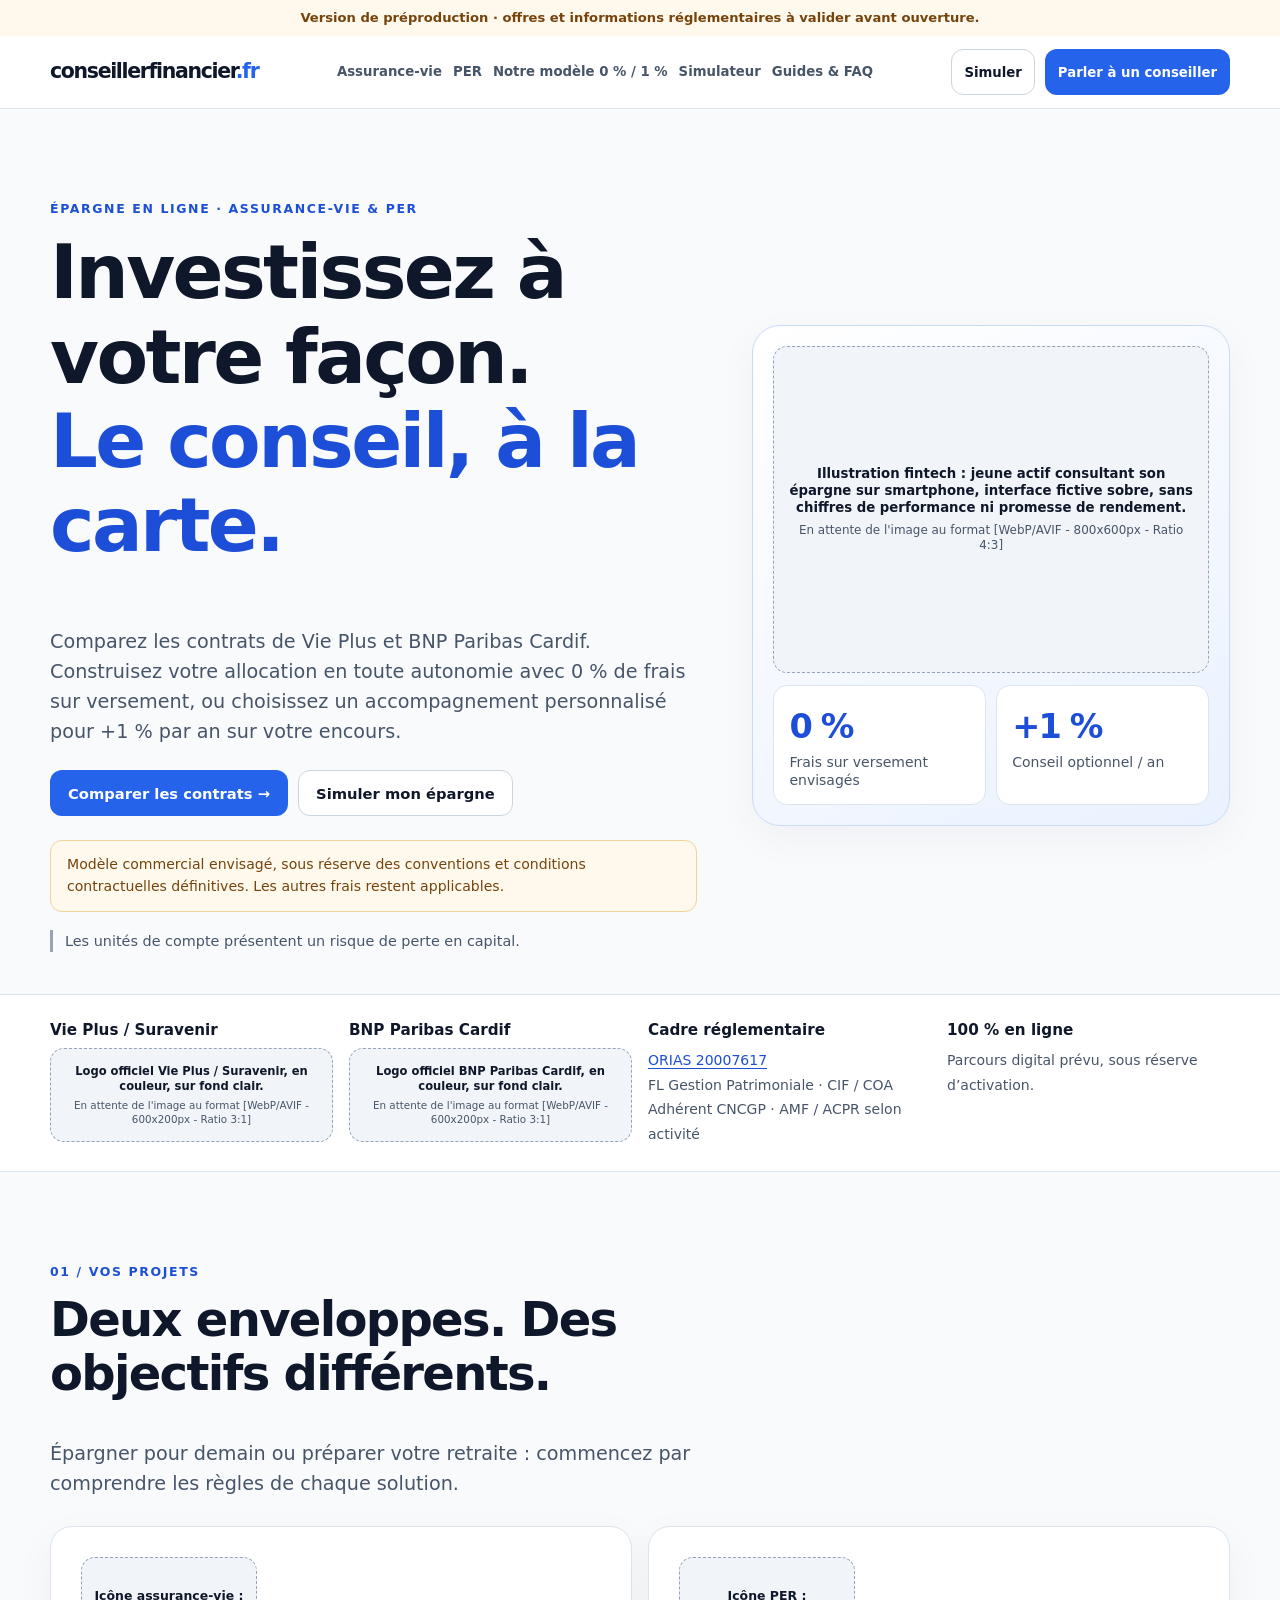
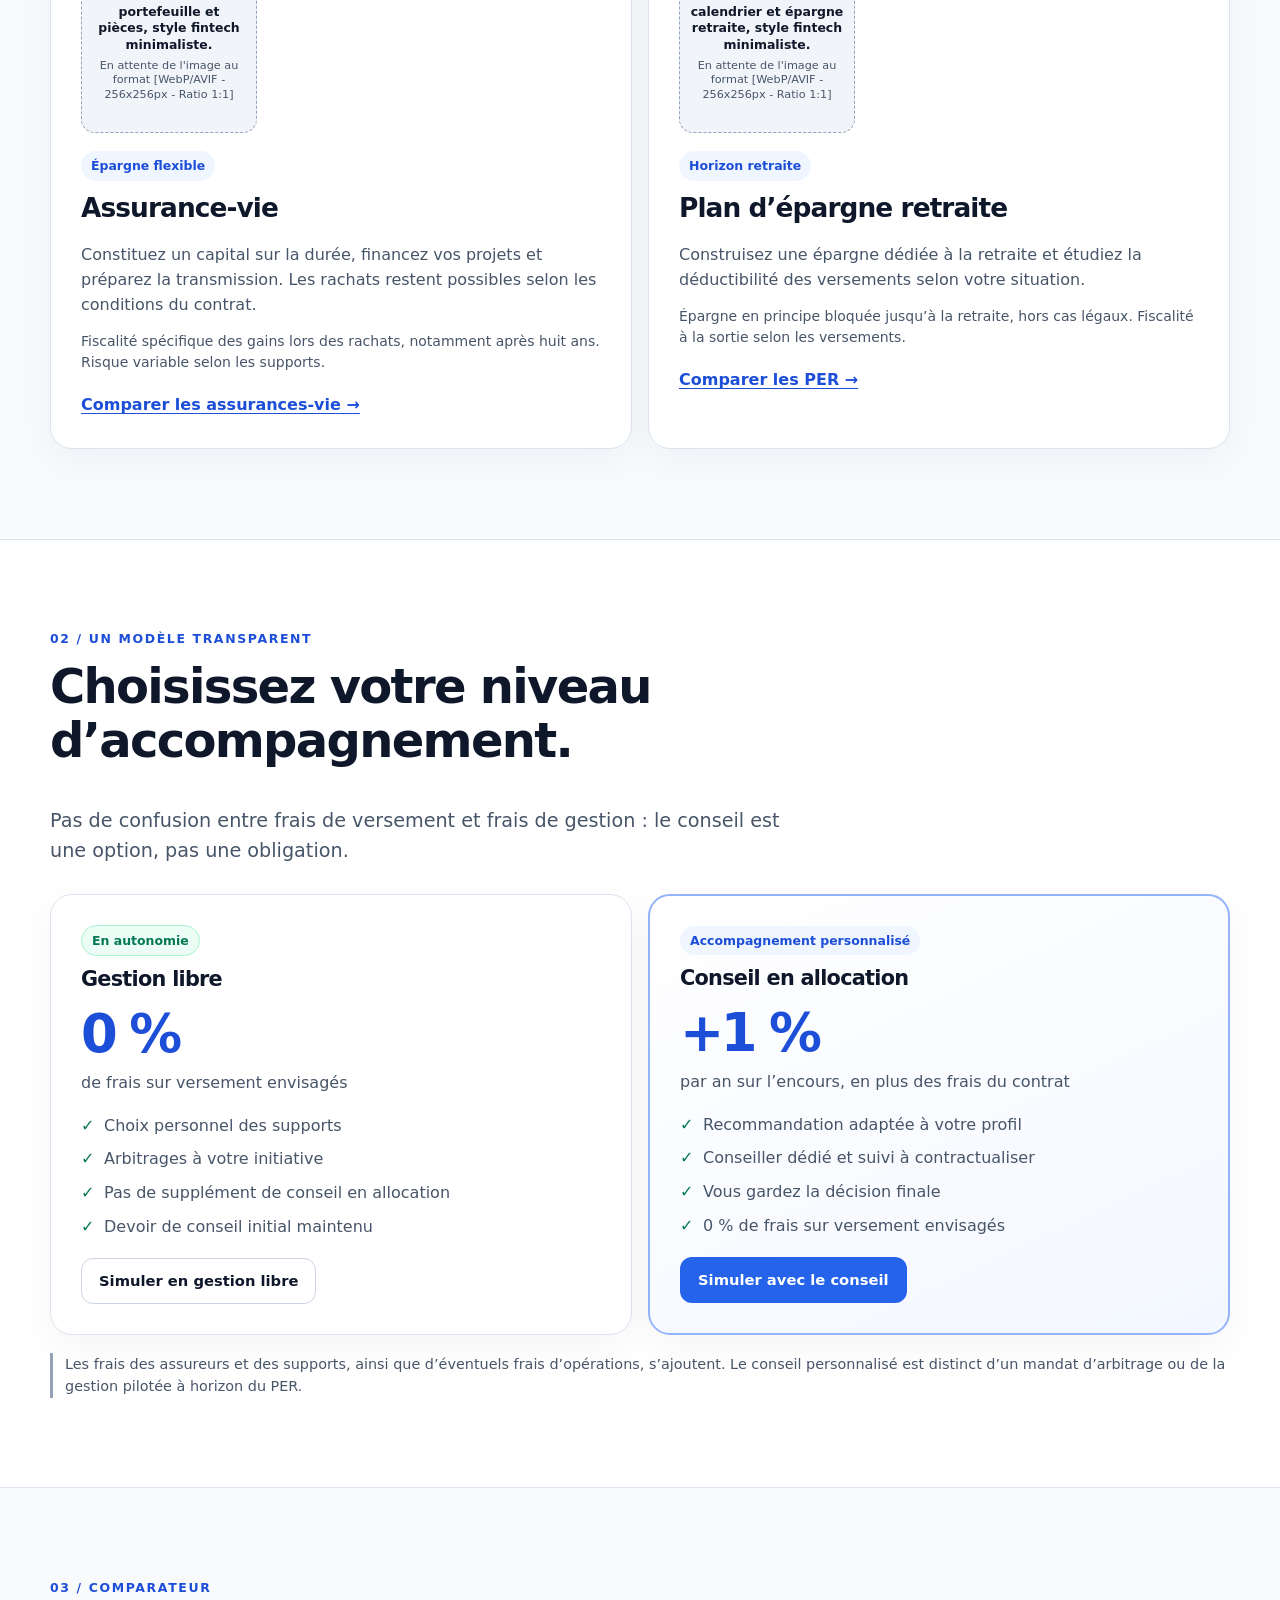
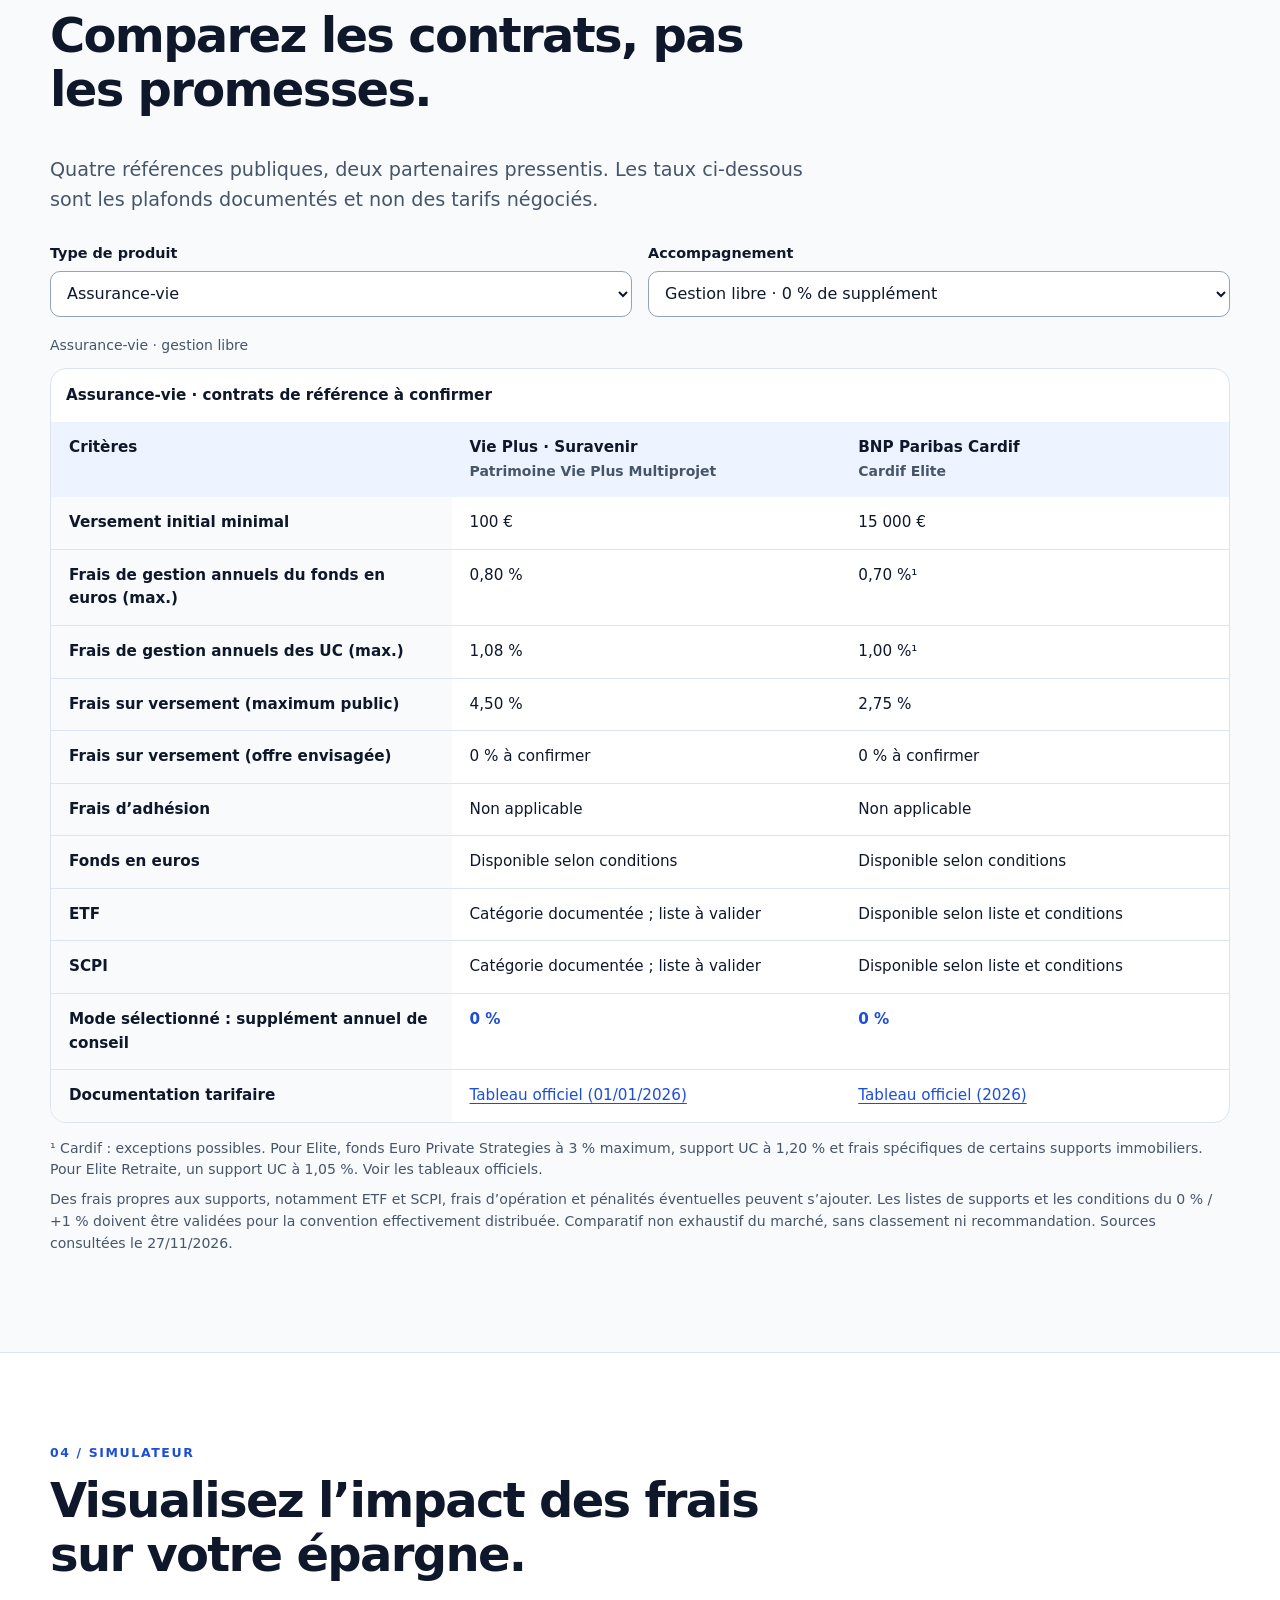
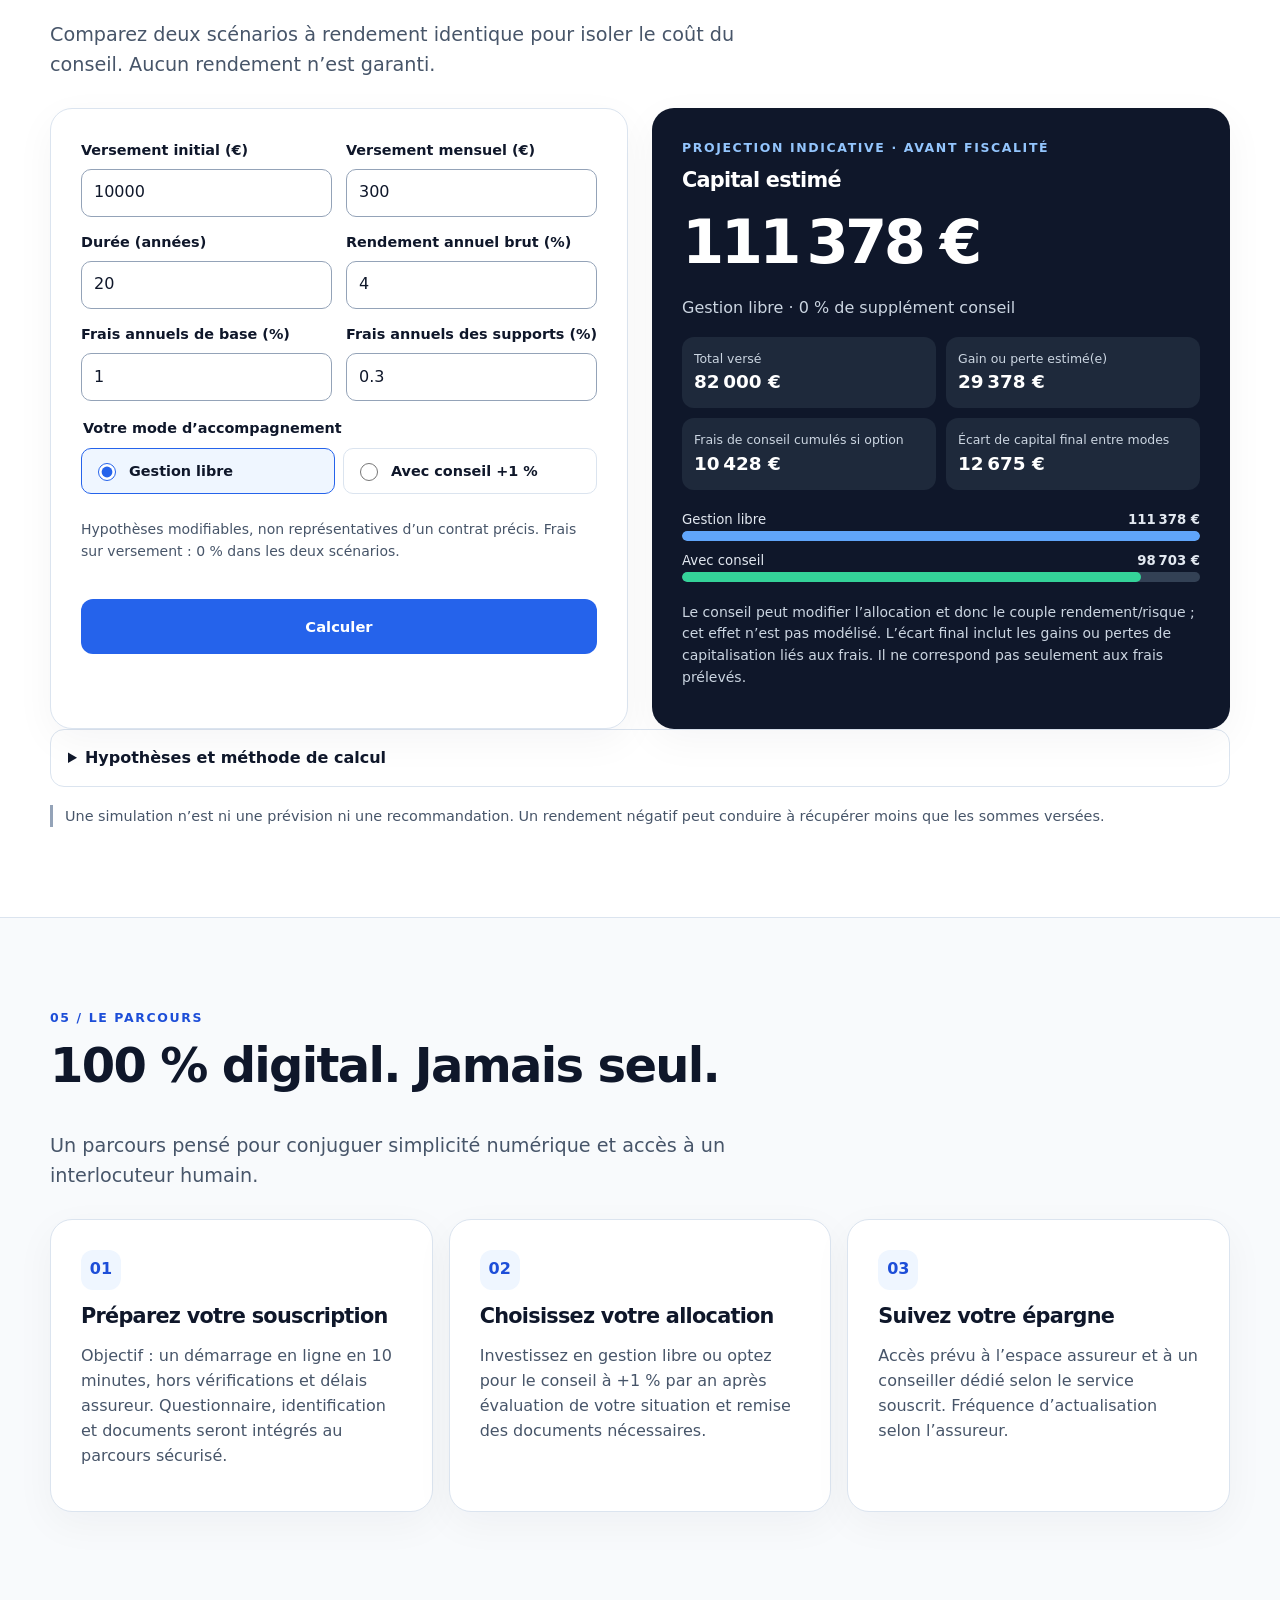
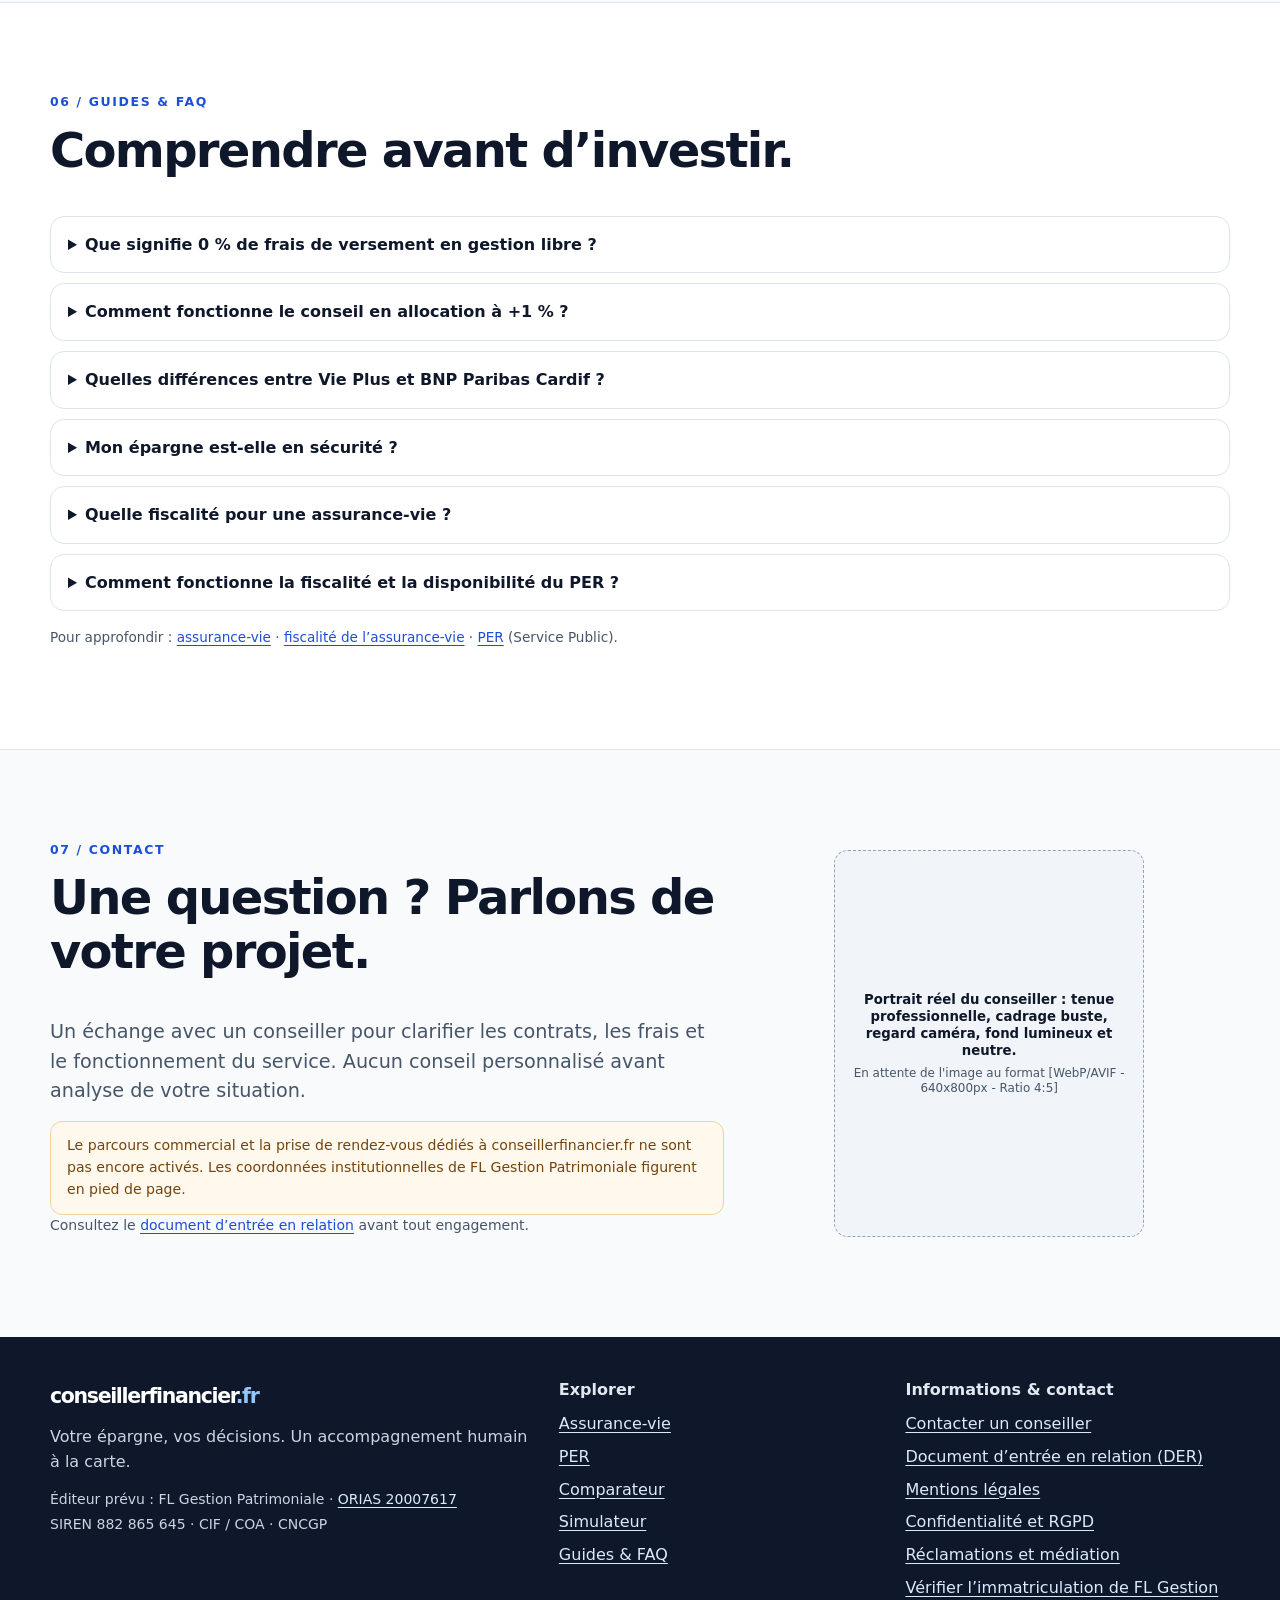
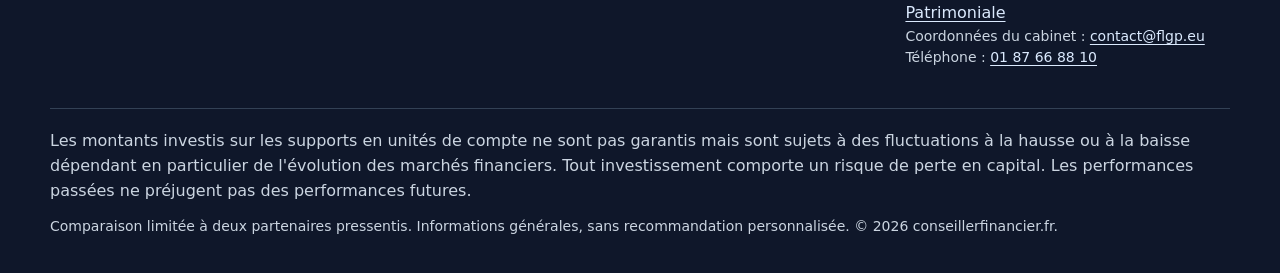
==== commit 1a1e8c0a: "Renseigner les mentions réglementaires FL Gestion Patrimoniale" ====
--- a/index.html
+++ b/index.html
@@ -1,9 +1,9 @@
 <!doctype html><html lang="fr"><head><meta charset="utf-8"><meta name="viewport" content="width=device-width, initial-scale=1"><title>Assurance-vie et PER en ligne | conseillerfinancier.fr</title><meta name="description" content="Comparez les contrats Vie Plus et Cardif, simulez votre épargne et découvrez le modèle 0 % de frais de versement et conseil à +1 % par an."><meta name="robots" content="noindex, follow"><link rel="canonical" href="https://conseillerfinancier.fr/"><meta property="og:type" content="website"><meta property="og:locale" content="fr_FR"><meta property="og:site_name" content="conseillerfinancier.fr"><meta property="og:title" content="Assurance-vie et PER en ligne | conseillerfinancier.fr"><meta property="og:description" content="Comparez les contrats Vie Plus et Cardif, simulez votre épargne et découvrez le modèle 0 % de frais de versement et conseil à +1 % par an."><meta property="og:url" content="https://conseillerfinancier.fr/"><meta name="twitter:card" content="summary"><meta name="theme-color" content="#F8FAFC"><link rel="stylesheet" href="assets/styles.css"><script type="application/ld+json">{"@context": "https://schema.org", "@graph": [{"@type": "FinancialService", "@id": "https://conseillerfinancier.fr/#service", "name": "conseillerfinancier.fr", "url": "https://conseillerfinancier.fr/", "description": "Projet de plateforme de comparaison de contrats d’assurance-vie et de PER, avec option de conseil en allocation.", "areaServed": {"@type": "Country", "name": "France"}, "knowsLanguage": "fr"}, {"@type": "FAQPage", "@id": "https://conseillerfinancier.fr/#faq", "mainEntity": [{"@type": "Question", "name": "Que signifie 0 % de frais de versement en gestion libre ?", "acceptedAnswer": {"@type": "Answer", "text": "Le modèle commercial prévoit de ne pas prélever de frais contractuels sur les versements initiaux ou réguliers, sous réserve de validation des conventions de distribution. Vous choisissez vos supports et validez vos arbitrages. Les frais annuels du contrat, les frais propres aux supports et les éventuels frais d’opération restent applicables. Le devoir de conseil du distributeur lors de la souscription demeure."}}, {"@type": "Question", "name": "Comment fonctionne le conseil en allocation à +1 % ?", "acceptedAnswer": {"@type": "Answer", "text": "L’option envisagée ajoute un point de pourcentage de frais de gestion par an sur l’encours concerné. À encours constant de 10 000 €, cela représente 100 € par an à titre indicatif. Le conseiller établit une recommandation personnalisée après analyse de votre situation, de votre horizon, de votre capacité à subir des pertes et de vos préférences. Vous restez décisionnaire : il ne s’agit pas d’un mandat de gestion. Le périmètre, la fréquence du suivi et les modalités de prélèvement doivent être convenus par écrit."}}, {"@type": "Question", "name": "Quelles différences entre Vie Plus et BNP Paribas Cardif ?", "acceptedAnswer": {"@type": "Answer", "text": "Vie Plus est la filière de distribution de Suravenir dédiée aux professionnels du patrimoine. BNP Paribas Cardif propose notamment la gamme Elite, portée par Cardif Assurance Vie ou Cardif Retraite selon le produit. Les différences portent sur les frais, le minimum de souscription, les supports, les conditions d’accès aux fonds en euros et les services. Le comparateur présente quatre contrats de référence ; les tarifs négociés et la sélection finale restent à confirmer."}}, {"@type": "Question", "name": "Mon épargne est-elle en sécurité ?", "acceptedAnswer": {"@type": "Answer", "text": "Le contrat est porté par l’assureur, qui enregistre les versements et les opérations. Les fonds en euros comportent une garantie définie par les conditions du contrat, qui peut être diminuée des frais de gestion. Les unités de compte, notamment ETF et SCPI, ne garantissent pas le capital et peuvent perdre de la valeur. La réglementation et le contrôle prudentiel ne constituent pas une garantie de performance ni une protection contre les pertes de marché."}}, {"@type": "Question", "name": "Quelle fiscalité pour une assurance-vie ?", "acceptedAnswer": {"@type": "Answer", "text": "Lors d’un rachat, seule la fraction correspondant aux gains est en principe imposable à l’impôt sur le revenu. Après huit ans, un abattement annuel sur les gains retirés peut s’appliquer : 4 600 € pour une personne seule ou 9 200 € pour un couple soumis à imposition commune. Les prélèvements sociaux restent dus selon les règles applicables. Le traitement dépend notamment de la date des versements, de l’ancienneté du contrat et de la situation fiscale."}}, {"@type": "Question", "name": "Comment fonctionne la fiscalité et la disponibilité du PER ?", "acceptedAnswer": {"@type": "Answer", "text": "Les versements volontaires peuvent être déductibles du revenu imposable dans les limites légales, sous réserve des conditions applicables ; il est aussi possible de renoncer à la déduction. L’épargne est en principe immobilisée jusqu’à la retraite, sauf cas légaux de déblocage anticipé, dont l’acquisition de la résidence principale pour certains compartiments. La fiscalité à la sortie dépend de l’origine des sommes, de la déduction à l’entrée et du mode de sortie."}}]}]}</script><script src="assets/app.js" defer></script></head><body><a class="skip" href="#contenu">Aller au contenu</a><div class="draft">Version de préproduction · offres et informations réglementaires à valider avant ouverture.</div><header class="header"><div class="wrap header-inner"><a class="brand" href="index.html" aria-label="conseillerfinancier.fr, accueil">conseillerfinancier<span>.fr</span></a><button type="button" class="btn btn-secondary menu-toggle" aria-expanded="false" aria-controls="navigation">Menu</button><nav class="nav" id="navigation" aria-label="Navigation principale" data-open="false"><a href="#assurance-vie">Assurance-vie</a><a href="#per">PER</a><a href="#modele">Notre modèle 0 % / 1 %</a><a href="#simulateur">Simulateur</a><a href="#guides">Guides &amp; FAQ</a></nav><div class="header-actions"><a class="btn btn-secondary" href="#simulateur">Simuler</a><a class="btn btn-primary" href="#contact">Parler à un conseiller</a></div></div></header><main id="contenu"><section class="hero"><div class="wrap hero-grid"><div><span class="eyebrow">Épargne en ligne · Assurance-vie &amp; PER</span><h1>Investissez à votre façon.<br><span>Le conseil, à la carte.</span></h1><p class="lead">Comparez les contrats de Vie Plus et BNP Paribas Cardif. Construisez votre allocation en toute autonomie avec 0 % de frais sur versement, ou choisissez un accompagnement personnalisé pour +1 % par an sur votre encours.</p><div class="actions"><a class="btn btn-primary" href="#comparateur">Comparer les contrats →</a><a class="btn btn-secondary" href="#simulateur">Simuler mon épargne</a></div><div class="notice"><p>Modèle commercial envisagé, sous réserve des conventions et conditions contractuelles définitives. Les autres frais restent applicables.</p></div><p class="risk">Les unités de compte présentent un risque de perte en capital.</p></div><div class="hero-panel"><div class="placeholder"><span class="placeholder-description">Illustration fintech : jeune actif consultant son épargne sur smartphone, interface fictive sobre, sans chiffres de performance ni promesse de rendement.</span><span class="placeholder-format">En attente de l'image au format [WebP/AVIF - 800x600px - Ratio 4:3]</span></div><div class="metrics"><div class="metric"><strong>0 %</strong><small>Frais sur versement envisagés</small></div><div class="metric"><strong>+1 %</strong><small>Conseil optionnel / an</small></div></div></div></div></section>
-<section class="trust" aria-label="Partenaires et cadre de confiance"><div class="wrap trust-grid"><div class="trust-item"><strong>Vie Plus / Suravenir</strong><div class="placeholder"><span class="placeholder-description">Logo officiel Vie Plus / Suravenir, en couleur, sur fond clair.</span><span class="placeholder-format">En attente de l'image au format [WebP/AVIF - 600x200px - Ratio 3:1]</span></div></div><div class="trust-item"><strong>BNP Paribas Cardif</strong><div class="placeholder"><span class="placeholder-description">Logo officiel BNP Paribas Cardif, en couleur, sur fond clair.</span><span class="placeholder-format">En attente de l'image au format [WebP/AVIF - 600x200px - Ratio 3:1]</span></div></div><div class="trust-item"><strong>Cadre réglementaire</strong><small>ORIAS : [À COMPLÉTER]<br>AMF / ACPR selon activité</small></div><div class="trust-item"><strong>100 % en ligne</strong><small>Parcours digital prévu, sous réserve d’activation.</small></div></div></section>
+<section class="trust" aria-label="Partenaires et cadre de confiance"><div class="wrap trust-grid"><div class="trust-item"><strong>Vie Plus / Suravenir</strong><div class="placeholder"><span class="placeholder-description">Logo officiel Vie Plus / Suravenir, en couleur, sur fond clair.</span><span class="placeholder-format">En attente de l'image au format [WebP/AVIF - 600x200px - Ratio 3:1]</span></div></div><div class="trust-item"><strong>BNP Paribas Cardif</strong><div class="placeholder"><span class="placeholder-description">Logo officiel BNP Paribas Cardif, en couleur, sur fond clair.</span><span class="placeholder-format">En attente de l'image au format [WebP/AVIF - 600x200px - Ratio 3:1]</span></div></div><div class="trust-item"><strong>Cadre réglementaire</strong><small><a href="https://www.orias.fr/home/showIntermediaire/882865645" target="_blank" rel="noopener noreferrer">ORIAS 20007617</a><br>FL Gestion Patrimoniale · CIF / COA<br>Adhérent CNCGP · AMF / ACPR selon activité</small></div><div class="trust-item"><strong>100 % en ligne</strong><small>Parcours digital prévu, sous réserve d’activation.</small></div></div></section>
 <section class="section"><div class="wrap"><div class="section-head"><span class="eyebrow">01 / Vos projets</span><h2>Deux enveloppes. Des objectifs différents.</h2><p class="lead">Épargner pour demain ou préparer votre retraite : commencez par comprendre les règles de chaque solution.</p></div><div class="product-grid"><article class="card product-card" id="assurance-vie"><div class="placeholder"><span class="placeholder-description">Icône assurance-vie : portefeuille et pièces, style fintech minimaliste.</span><span class="placeholder-format">En attente de l'image au format [WebP/AVIF - 256x256px - Ratio 1:1]</span></div><span class="tag">Épargne flexible</span><h3>Assurance-vie</h3><p>Constituez un capital sur la durée, financez vos projets et préparez la transmission. Les rachats restent possibles selon les conditions du contrat.</p><p class="small">Fiscalité spécifique des gains lors des rachats, notamment après huit ans. Risque variable selon les supports.</p><a class="text-link" href="#comparateur" data-select-product="av">Comparer les assurances-vie →</a></article><article class="card product-card" id="per"><div class="placeholder"><span class="placeholder-description">Icône PER : calendrier et épargne retraite, style fintech minimaliste.</span><span class="placeholder-format">En attente de l'image au format [WebP/AVIF - 256x256px - Ratio 1:1]</span></div><span class="tag">Horizon retraite</span><h3>Plan d’épargne retraite</h3><p>Construisez une épargne dédiée à la retraite et étudiez la déductibilité des versements selon votre situation.</p><p class="small">Épargne en principe bloquée jusqu’à la retraite, hors cas légaux. Fiscalité à la sortie selon les versements.</p><a class="text-link" href="#comparateur" data-select-product="per">Comparer les PER →</a></article></div></div></section>
 <section class="section section-white" id="modele"><div class="wrap"><div class="section-head"><span class="eyebrow">02 / Un modèle transparent</span><h2>Choisissez votre niveau d’accompagnement.</h2><p class="lead">Pas de confusion entre frais de versement et frais de gestion : le conseil est une option, pas une obligation.</p></div><div class="plans"><article class="card"><span class="tag green">En autonomie</span><h3>Gestion libre</h3><div class="plan-price">0 %</div><p>de frais sur versement envisagés</p><ul class="checks"><li>Choix personnel des supports</li><li>Arbitrages à votre initiative</li><li>Pas de supplément de conseil en allocation</li><li>Devoir de conseil initial maintenu</li></ul><a href="#simulateur" class="btn btn-secondary" data-select-mode="free">Simuler en gestion libre</a></article><article class="card plan-featured"><span class="tag">Accompagnement personnalisé</span><h3>Conseil en allocation</h3><div class="plan-price">+1 %</div><p>par an sur l’encours, en plus des frais du contrat</p><ul class="checks"><li>Recommandation adaptée à votre profil</li><li>Conseiller dédié et suivi à contractualiser</li><li>Vous gardez la décision finale</li><li>0 % de frais sur versement envisagés</li></ul><a href="#simulateur" class="btn btn-primary" data-select-mode="advised">Simuler avec le conseil</a></article></div><p class="risk">Les frais des assureurs et des supports, ainsi que d’éventuels frais d’opérations, s’ajoutent. Le conseil personnalisé est distinct d’un mandat d’arbitrage ou de la gestion pilotée à horizon du PER.</p></div></section>
 <section class="section" id="comparateur"><div class="wrap"><div class="section-head"><span class="eyebrow">03 / Comparateur</span><h2>Comparez les contrats, pas les promesses.</h2><p class="lead">Quatre références publiques, deux partenaires pressentis. Les taux ci-dessous sont les plafonds documentés et non des tarifs négociés.</p></div><div class="controls"><div class="field"><label for="product-filter">Type de produit</label><select id="product-filter"><option value="av">Assurance-vie</option><option value="per">PER individuel</option><option value="all">Les deux</option></select></div><div class="field"><label for="compare-mode">Accompagnement</label><select id="compare-mode"><option value="free">Gestion libre · 0 % de supplément</option><option value="advised">Conseil en allocation · +1 % / an</option></select></div></div><p id="compare-status" class="small" role="status">Comparaison des contrats de référence.</p><article class="compare-block" data-product="av"><div class="table-shell" role="region" aria-label="Comparatif Assurance-vie" tabindex="0"><table><caption>Assurance-vie · contrats de référence à confirmer</caption><thead><tr><th scope="col">Critères</th><th scope="col">Vie Plus · Suravenir<br><small>Patrimoine Vie Plus Multiprojet</small></th><th scope="col">BNP Paribas Cardif<br><small>Cardif Elite</small></th></tr></thead><tbody><tr><th scope="row">Versement initial minimal</th><td>100 €</td><td>15 000 €</td></tr><tr><th scope="row">Frais de gestion annuels du fonds en euros (max.)</th><td>0,80 %</td><td>0,70 %¹</td></tr><tr><th scope="row">Frais de gestion annuels des UC (max.)</th><td>1,08 %</td><td>1,00 %¹</td></tr><tr><th scope="row">Frais sur versement (maximum public)</th><td>4,50 %</td><td>2,75 %</td></tr><tr><th scope="row">Frais sur versement (offre envisagée)</th><td>0 % à confirmer</td><td>0 % à confirmer</td></tr><tr><th scope="row">Frais d’adhésion</th><td>Non applicable</td><td>Non applicable</td></tr><tr><th scope="row">Fonds en euros</th><td>Disponible selon conditions</td><td>Disponible selon conditions</td></tr><tr><th scope="row">ETF</th><td>Catégorie documentée ; liste à valider</td><td>Disponible selon liste et conditions</td></tr><tr><th scope="row">SCPI</th><td>Catégorie documentée ; liste à valider</td><td>Disponible selon liste et conditions</td></tr><tr><th scope="row">Mode sélectionné : supplément annuel de conseil</th><td><strong data-advice>0 %</strong></td><td><strong data-advice>0 %</strong></td></tr><tr><th scope="row">Documentation tarifaire</th><td><a href="https://www.suravenir.fr/wp-content/uploads/pdf/00300-U7-1.pdf" target="_blank" rel="noopener noreferrer">Tableau officiel (01/01/2026)</a></td><td><a href="https://document-information-cle.cardif.fr/documents/18841382/18862686/CARDIF%20Elite/924b94f0-7973-20a3-d4c0-e959ec2c2375" target="_blank" rel="noopener noreferrer">Tableau officiel (2026)</a></td></tr></tbody></table></div></article><article class="compare-block" data-product="per"><div class="table-shell" role="region" aria-label="Comparatif PER individuel" tabindex="0"><table><caption>PER individuel · contrats de référence à confirmer</caption><thead><tr><th scope="col">Critères</th><th scope="col">Vie Plus · Suravenir<br><small>PERtinence Retraite</small></th><th scope="col">BNP Paribas Cardif<br><small>Cardif Elite Retraite</small></th></tr></thead><tbody><tr><th scope="row">Versement initial minimal</th><td>50 €</td><td>1 500 €</td></tr><tr><th scope="row">Frais de gestion annuels du fonds en euros (max.)</th><td>1,00 %</td><td>0,80 %</td></tr><tr><th scope="row">Frais de gestion annuels des UC (max.)</th><td>1,00 %</td><td>0,85 %¹</td></tr><tr><th scope="row">Frais sur versement (maximum public)</th><td>4,50 %</td><td>4,75 %</td></tr><tr><th scope="row">Frais sur versement (offre envisagée)</th><td>0 % à confirmer</td><td>0 % à confirmer</td></tr><tr><th scope="row">Frais d’adhésion</th><td>À confirmer</td><td>20 €</td></tr><tr><th scope="row">Fonds en euros</th><td>Disponible selon conditions</td><td>Disponible selon conditions</td></tr><tr><th scope="row">ETF</th><td>Catégorie documentée ; liste à valider</td><td>Disponible selon liste et conditions</td></tr><tr><th scope="row">SCPI</th><td>Catégorie documentée ; liste à valider</td><td>Disponible selon liste et conditions</td></tr><tr><th scope="row">Mode sélectionné : supplément annuel de conseil</th><td><strong data-advice>0 %</strong></td><td><strong data-advice>0 %</strong></td></tr><tr><th scope="row">Documentation tarifaire</th><td><a href="https://www.vieplus.fr/wp-content/uploads/2026/07/00300-B7.pdf" target="_blank" rel="noopener noreferrer">Tableau officiel (01/01/2026)</a></td><td><a href="https://document-information-cle.cardif.fr/documents/18841382/18862686/CARDIF%20Elite%20Retraite/43779f03-2d4f-d701-5f3e-f8331919e31c" target="_blank" rel="noopener noreferrer">Tableau officiel (2026)</a></td></tr></tbody></table></div></article><div class="compare-notes"><p>¹ Cardif : exceptions possibles. Pour Elite, fonds Euro Private Strategies à 3 % maximum, support UC à 1,20 % et frais spécifiques de certains supports immobiliers. Pour Elite Retraite, un support UC à 1,05 %. Voir les tableaux officiels.</p><p>Des frais propres aux supports, notamment ETF et SCPI, frais d’opération et pénalités éventuelles peuvent s’ajouter. Les listes de supports et les conditions du 0 % / +1 % doivent être validées pour la convention effectivement distribuée. Comparatif non exhaustif du marché, sans classement ni recommandation. Sources consultées le 27/11/2026.</p></div><noscript><p class="noscript">Sans JavaScript, les deux tableaux restent disponibles. Le supplément optionnel est de +1 % par an.</p></noscript></div></section>
 <section class="section section-white" id="simulateur"><div class="wrap"><div class="section-head"><span class="eyebrow">04 / Simulateur</span><h2>Visualisez l’impact des frais sur votre épargne.</h2><p class="lead">Comparez deux scénarios à rendement identique pour isoler le coût du conseil. Aucun rendement n’est garanti.</p></div><div class="sim-grid"><form class="card inputs" id="simulation"><div class="input-grid"><div class="field"><label for="initial">Versement initial (€)</label><input id="initial" name="initial" type="number" min="0" max="100000000" step="1" value="10000" required></div><div class="field"><label for="monthly">Versement mensuel (€)</label><input id="monthly" name="monthly" type="number" min="0" max="1000000" step="1" value="300" required></div><div class="field"><label for="years">Durée (années)</label><input id="years" name="years" type="number" min="1" max="60" step="1" value="20" required></div><div class="field"><label for="return">Rendement annuel brut (%)</label><input id="return" name="return" type="number" min="-50" max="30" step="0.1" value="4" required></div><div class="field"><label for="base-fee">Frais annuels de base (%)</label><input id="base-fee" name="baseFee" type="number" min="0" max="10" step="0.01" value="1" required></div><div class="field"><label for="support-fee">Frais annuels des supports (%)</label><input id="support-fee" name="supportFee" type="number" min="0" max="10" step="0.01" value="0.3" required></div></div><fieldset><legend>Votre mode d’accompagnement</legend><div class="radio-options"><label><input type="radio" name="mode" value="free" checked> Gestion libre</label><label><input type="radio" name="mode" value="advised"> Avec conseil +1 %</label></div></fieldset><p class="small">Hypothèses modifiables, non représentatives d’un contrat précis. Frais sur versement : 0 % dans les deux scénarios.</p><button class="btn btn-primary" type="submit">Calculer</button><div class="error" id="sim-error" role="status"></div><noscript><p class="noscript">Le calcul nécessite JavaScript.</p></noscript></form><section class="card result" aria-labelledby="result-title"><span class="eyebrow">Projection indicative · avant fiscalité</span><h3 id="result-title">Capital estimé</h3><div aria-live="polite" aria-atomic="true"><span id="capital" class="result-total">—</span><p id="mode-label">Gestion libre</p><div class="result-grid"><div class="result-item"><span>Total versé</span><strong id="paid">—</strong></div><div class="result-item"><span>Gain ou perte estimé(e)</span><strong id="gain">—</strong></div><div class="result-item"><span>Frais de conseil cumulés si option</span><strong id="advice-cost">—</strong></div><div class="result-item"><span>Écart de capital final entre modes</span><strong id="delta">—</strong></div></div><div class="bars" aria-label="Comparaison des capitaux finaux"><div><div class="bar-label"><span>Gestion libre</span><strong id="free-value">—</strong></div><div class="track" aria-hidden="true"><span id="free-bar"></span></div></div><div><div class="bar-label"><span>Avec conseil</span><strong id="advised-value">—</strong></div><div class="track alt" aria-hidden="true"><span id="advised-bar"></span></div></div></div></div><p class="small">Le conseil peut modifier l’allocation et donc le couple rendement/risque ; cet effet n’est pas modélisé. L’écart final inclut les gains ou pertes de capitalisation liés aux frais. Il ne correspond pas seulement aux frais prélevés.</p></section></div><details><summary>Hypothèses et méthode de calcul</summary><p>Le rendement brut est annualisé puis converti en taux mensuel composé. Les frais de base et des supports sont appliqués au capital après rendement, via leurs facteurs mensuels équivalents. Le supplément de conseil de 1 % est appliqué ensuite sur l’encours restant. Le versement régulier intervient en fin de mois. Les frais de conseil cumulés additionnent les prélèvements mensuels simulés ; le résultat est nominal, sans fiscalité, inflation, frais ponctuels, droits d’adhésion ni mouvements de marché. Cette convention de calcul n’est pas le calendrier de prélèvement d’un assureur.</p></details><p class="risk">Une simulation n’est ni une prévision ni une recommandation. Un rendement négatif peut conduire à récupérer moins que les sommes versées.</p></div></section>
 <section class="section" id="parcours"><div class="wrap"><div class="section-head"><span class="eyebrow">05 / Le parcours</span><h2>100 % digital. Jamais seul.</h2><p class="lead">Un parcours pensé pour conjuguer simplicité numérique et accès à un interlocuteur humain.</p></div><div class="steps"><article class="card"><div class="step-number">01</div><h3>Préparez votre souscription</h3><p>Objectif : un démarrage en ligne en 10 minutes, hors vérifications et délais assureur. Questionnaire, identification et documents seront intégrés au parcours sécurisé.</p></article><article class="card"><div class="step-number">02</div><h3>Choisissez votre allocation</h3><p>Investissez en gestion libre ou optez pour le conseil à +1 % par an après évaluation de votre situation et remise des documents nécessaires.</p></article><article class="card"><div class="step-number">03</div><h3>Suivez votre épargne</h3><p>Accès prévu à l’espace assureur et à un conseiller dédié selon le service souscrit. Fréquence d’actualisation selon l’assureur.</p></article></div></div></section>
 <section class="section section-white" id="guides"><div class="wrap"><div class="section-head"><span class="eyebrow">06 / Guides &amp; FAQ</span><h2>Comprendre avant d’investir.</h2></div><div class="faq-list" id="faq"><details><summary>Que signifie 0 % de frais de versement en gestion libre ?</summary><p>Le modèle commercial prévoit de ne pas prélever de frais contractuels sur les versements initiaux ou réguliers, sous réserve de validation des conventions de distribution. Vous choisissez vos supports et validez vos arbitrages. Les frais annuels du contrat, les frais propres aux supports et les éventuels frais d’opération restent applicables. Le devoir de conseil du distributeur lors de la souscription demeure.</p></details><details><summary>Comment fonctionne le conseil en allocation à +1 % ?</summary><p>L’option envisagée ajoute un point de pourcentage de frais de gestion par an sur l’encours concerné. À encours constant de 10 000 €, cela représente 100 € par an à titre indicatif. Le conseiller établit une recommandation personnalisée après analyse de votre situation, de votre horizon, de votre capacité à subir des pertes et de vos préférences. Vous restez décisionnaire : il ne s’agit pas d’un mandat de gestion. Le périmètre, la fréquence du suivi et les modalités de prélèvement doivent être convenus par écrit.</p></details><details><summary>Quelles différences entre Vie Plus et BNP Paribas Cardif ?</summary><p>Vie Plus est la filière de distribution de Suravenir dédiée aux professionnels du patrimoine. BNP Paribas Cardif propose notamment la gamme Elite, portée par Cardif Assurance Vie ou Cardif Retraite selon le produit. Les différences portent sur les frais, le minimum de souscription, les supports, les conditions d’accès aux fonds en euros et les services. Le comparateur présente quatre contrats de référence ; les tarifs négociés et la sélection finale restent à confirmer.</p></details><details><summary>Mon épargne est-elle en sécurité ?</summary><p>Le contrat est porté par l’assureur, qui enregistre les versements et les opérations. Les fonds en euros comportent une garantie définie par les conditions du contrat, qui peut être diminuée des frais de gestion. Les unités de compte, notamment ETF et SCPI, ne garantissent pas le capital et peuvent perdre de la valeur. La réglementation et le contrôle prudentiel ne constituent pas une garantie de performance ni une protection contre les pertes de marché.</p></details><details><summary>Quelle fiscalité pour une assurance-vie ?</summary><p>Lors d’un rachat, seule la fraction correspondant aux gains est en principe imposable à l’impôt sur le revenu. Après huit ans, un abattement annuel sur les gains retirés peut s’appliquer : 4 600 € pour une personne seule ou 9 200 € pour un couple soumis à imposition commune. Les prélèvements sociaux restent dus selon les règles applicables. Le traitement dépend notamment de la date des versements, de l’ancienneté du contrat et de la situation fiscale.</p></details><details><summary>Comment fonctionne la fiscalité et la disponibilité du PER ?</summary><p>Les versements volontaires peuvent être déductibles du revenu imposable dans les limites légales, sous réserve des conditions applicables ; il est aussi possible de renoncer à la déduction. L’épargne est en principe immobilisée jusqu’à la retraite, sauf cas légaux de déblocage anticipé, dont l’acquisition de la résidence principale pour certains compartiments. La fiscalité à la sortie dépend de l’origine des sommes, de la déduction à l’entrée et du mode de sortie.</p></details></div><p class="sources" style="margin-top:16px">Pour approfondir : <a href="https://www.service-public.gouv.fr/particuliers/vosdroits/F15274">assurance-vie</a> · <a href="https://www.service-public.gouv.fr/particuliers/vosdroits/F22414">fiscalité de l’assurance-vie</a> · <a href="https://www.service-public.gouv.fr/particuliers/vosdroits/F36526/0">PER</a> (Service Public).</p></div></section>
-<section class="section" id="contact"><div class="wrap contact-grid"><div><span class="eyebrow">07 / Contact</span><h2>Une question ? Parlons de votre projet.</h2><p class="lead">Un échange avec un conseiller pour clarifier les contrats, les frais et le fonctionnement du service. Aucun conseil personnalisé avant analyse de votre situation.</p><div class="notice" id="contact-pending"><p>Les coordonnées et le parcours de rendez-vous ne sont pas encore configurés. Aucune demande n’est transmise depuis cette version.</p></div><div class="actions" id="contact-actions" hidden><a class="btn btn-primary" id="booking-link" hidden>Prendre rendez-vous</a><a class="btn btn-secondary" id="email-link" hidden>Envoyer un email</a><a class="btn btn-secondary" id="phone-link" hidden>Appeler</a></div><p class="small">Consultez le <a href="der.html">document d’entrée en relation</a> avant tout engagement.</p></div><div class="placeholder"><span class="placeholder-description">Portrait réel du conseiller : tenue professionnelle, cadrage buste, regard caméra, fond lumineux et neutre.</span><span class="placeholder-format">En attente de l'image au format [WebP/AVIF - 640x800px - Ratio 4:5]</span></div></div></section></main><footer class="footer"><div class="wrap"><div class="footer-grid"><div><a class="brand" href="index.html">conseillerfinancier<span>.fr</span></a><p>Votre épargne, vos décisions. Un accompagnement humain à la carte.</p><small>Éditeur : [À COMPLÉTER] · ORIAS : [N° ORIAS À COMPLÉTER]</small></div><div><h2>Explorer</h2><nav class="footer-links" aria-label="Plan du site"><a href="index.html#assurance-vie">Assurance-vie</a><a href="index.html#per">PER</a><a href="index.html#comparateur">Comparateur</a><a href="index.html#simulateur">Simulateur</a><a href="index.html#guides">Guides &amp; FAQ</a></nav></div><div><h2>Informations &amp; contact</h2><nav class="footer-links" aria-label="Informations réglementaires"><a href="index.html#contact">Contacter un conseiller</a><a href="der.html">Document d’entrée en relation (DER)</a><a href="mentions-legales.html">Mentions légales</a><a href="mentions-legales.html#confidentialite">Confidentialité et RGPD</a><a href="der.html#reclamations">Réclamations et médiation</a><a href="https://www.orias.fr/" target="_blank" rel="noopener noreferrer">Vérifier une immatriculation ORIAS</a></nav><p class="small">Email : [À COMPLÉTER]<br>Téléphone : [À COMPLÉTER]</p></div></div><div class="footer-risk"><p>Les montants investis sur les supports en unités de compte ne sont pas garantis mais sont sujets à des fluctuations à la hausse ou à la baisse dépendant en particulier de l'évolution des marchés financiers. Tout investissement comporte un risque de perte en capital. Les performances passées ne préjugent pas des performances futures.</p><p class="small">Comparaison limitée à deux partenaires pressentis. Informations générales, sans recommandation personnalisée. © 2026 conseillerfinancier.fr.</p></div></div></footer></body></html>+<section class="section" id="contact"><div class="wrap contact-grid"><div><span class="eyebrow">07 / Contact</span><h2>Une question ? Parlons de votre projet.</h2><p class="lead">Un échange avec un conseiller pour clarifier les contrats, les frais et le fonctionnement du service. Aucun conseil personnalisé avant analyse de votre situation.</p><div class="notice" id="contact-pending"><p>Le parcours commercial et la prise de rendez-vous dédiés à conseillerfinancier.fr ne sont pas encore activés. Les coordonnées institutionnelles de FL Gestion Patrimoniale figurent en pied de page.</p></div><div class="actions" id="contact-actions" hidden><a class="btn btn-primary" id="booking-link" hidden>Prendre rendez-vous</a><a class="btn btn-secondary" id="email-link" hidden>Envoyer un email</a><a class="btn btn-secondary" id="phone-link" hidden>Appeler</a></div><p class="small">Consultez le <a href="der.html">document d’entrée en relation</a> avant tout engagement.</p></div><div class="placeholder"><span class="placeholder-description">Portrait réel du conseiller : tenue professionnelle, cadrage buste, regard caméra, fond lumineux et neutre.</span><span class="placeholder-format">En attente de l'image au format [WebP/AVIF - 640x800px - Ratio 4:5]</span></div></div></section></main><footer class="footer"><div class="wrap"><div class="footer-grid"><div><a class="brand" href="index.html">conseillerfinancier<span>.fr</span></a><p>Votre épargne, vos décisions. Un accompagnement humain à la carte.</p><small>Éditeur prévu : FL Gestion Patrimoniale · <a href="https://www.orias.fr/home/showIntermediaire/882865645" target="_blank" rel="noopener noreferrer">ORIAS 20007617</a><br>SIREN 882 865 645 · CIF / COA · CNCGP</small></div><div><h2>Explorer</h2><nav class="footer-links" aria-label="Plan du site"><a href="index.html#assurance-vie">Assurance-vie</a><a href="index.html#per">PER</a><a href="index.html#comparateur">Comparateur</a><a href="index.html#simulateur">Simulateur</a><a href="index.html#guides">Guides &amp; FAQ</a></nav></div><div><h2>Informations &amp; contact</h2><nav class="footer-links" aria-label="Informations réglementaires"><a href="index.html#contact">Contacter un conseiller</a><a href="der.html">Document d’entrée en relation (DER)</a><a href="mentions-legales.html">Mentions légales</a><a href="mentions-legales.html#confidentialite">Confidentialité et RGPD</a><a href="der.html#reclamations">Réclamations et médiation</a><a href="https://www.orias.fr/home/showIntermediaire/882865645" target="_blank" rel="noopener noreferrer">Vérifier l’immatriculation de FL Gestion Patrimoniale</a></nav><p class="small">Coordonnées du cabinet : <a href="mailto:contact@flgp.eu">contact@flgp.eu</a><br>Téléphone : <a href="tel:+33187668810">01 87 66 88 10</a></p></div></div><div class="footer-risk"><p>Les montants investis sur les supports en unités de compte ne sont pas garantis mais sont sujets à des fluctuations à la hausse ou à la baisse dépendant en particulier de l'évolution des marchés financiers. Tout investissement comporte un risque de perte en capital. Les performances passées ne préjugent pas des performances futures.</p><p class="small">Comparaison limitée à deux partenaires pressentis. Informations générales, sans recommandation personnalisée. © 2026 conseillerfinancier.fr.</p></div></div></footer></body></html>
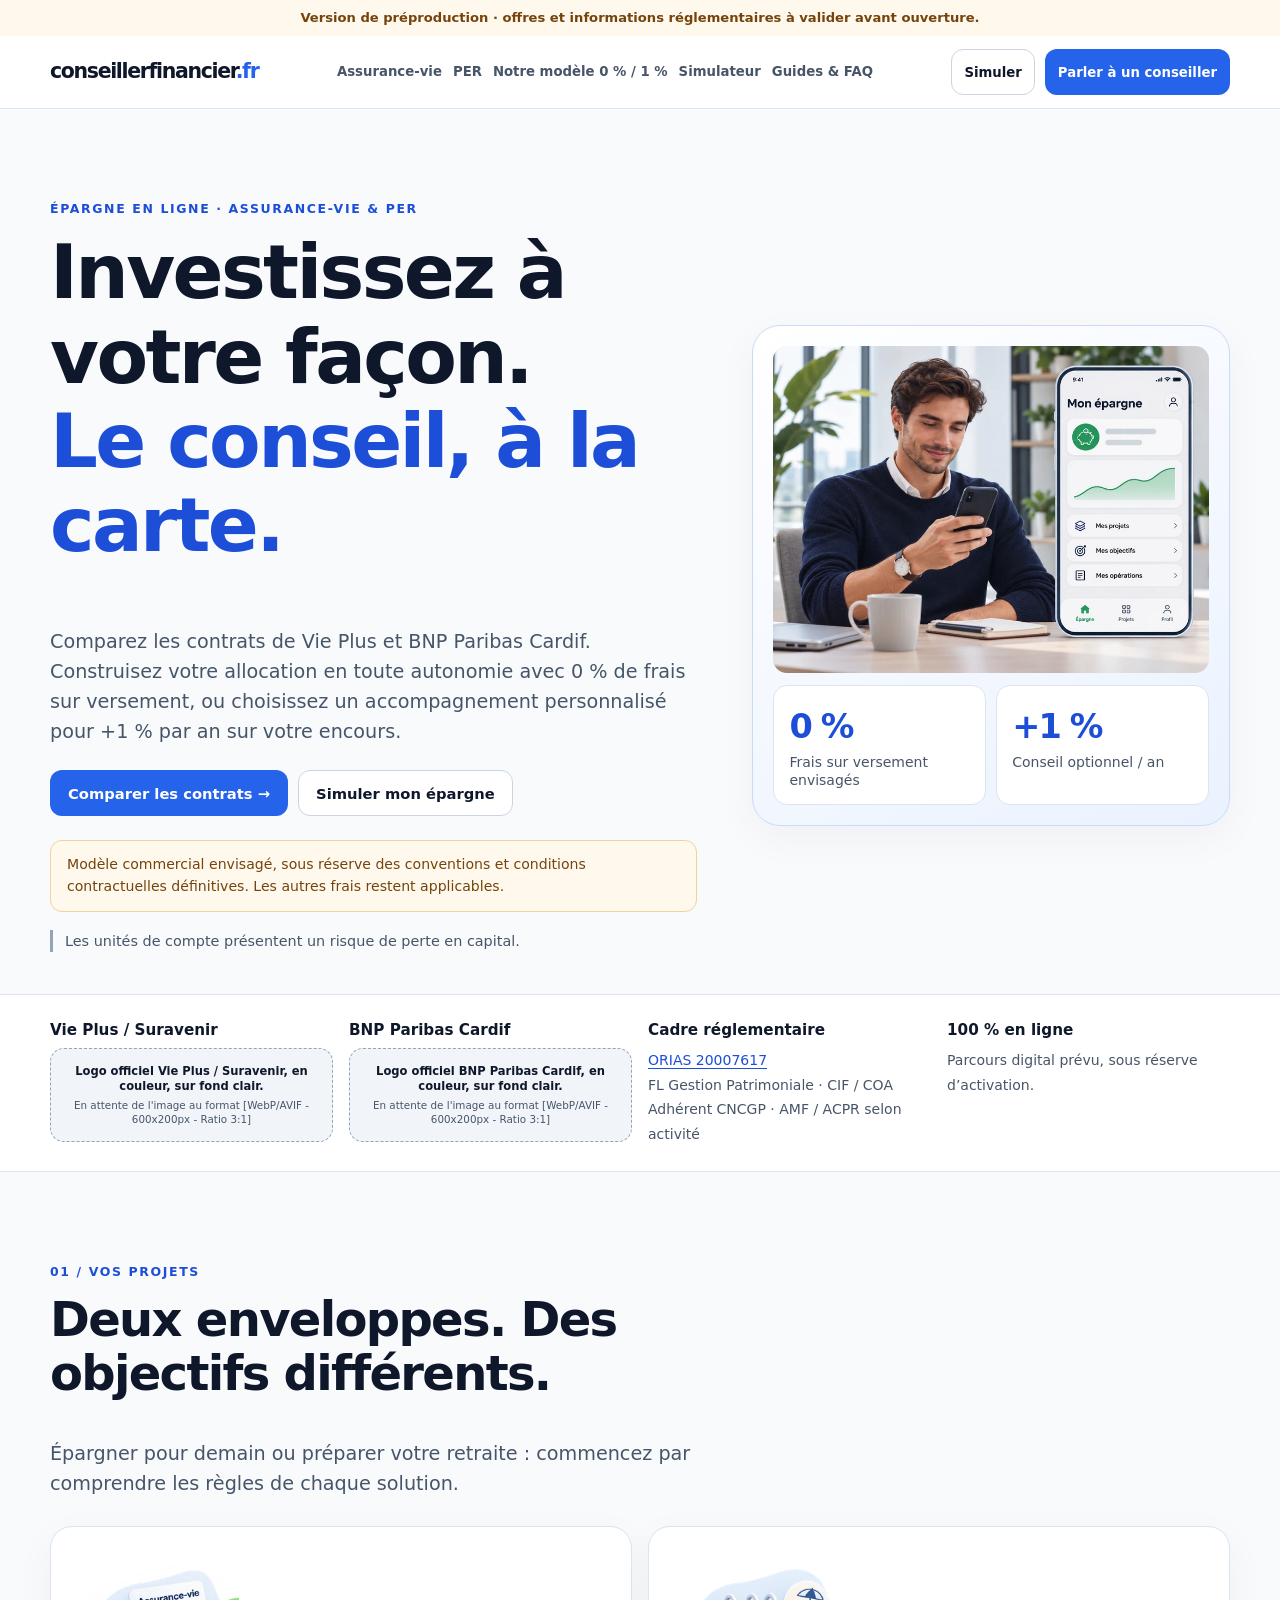
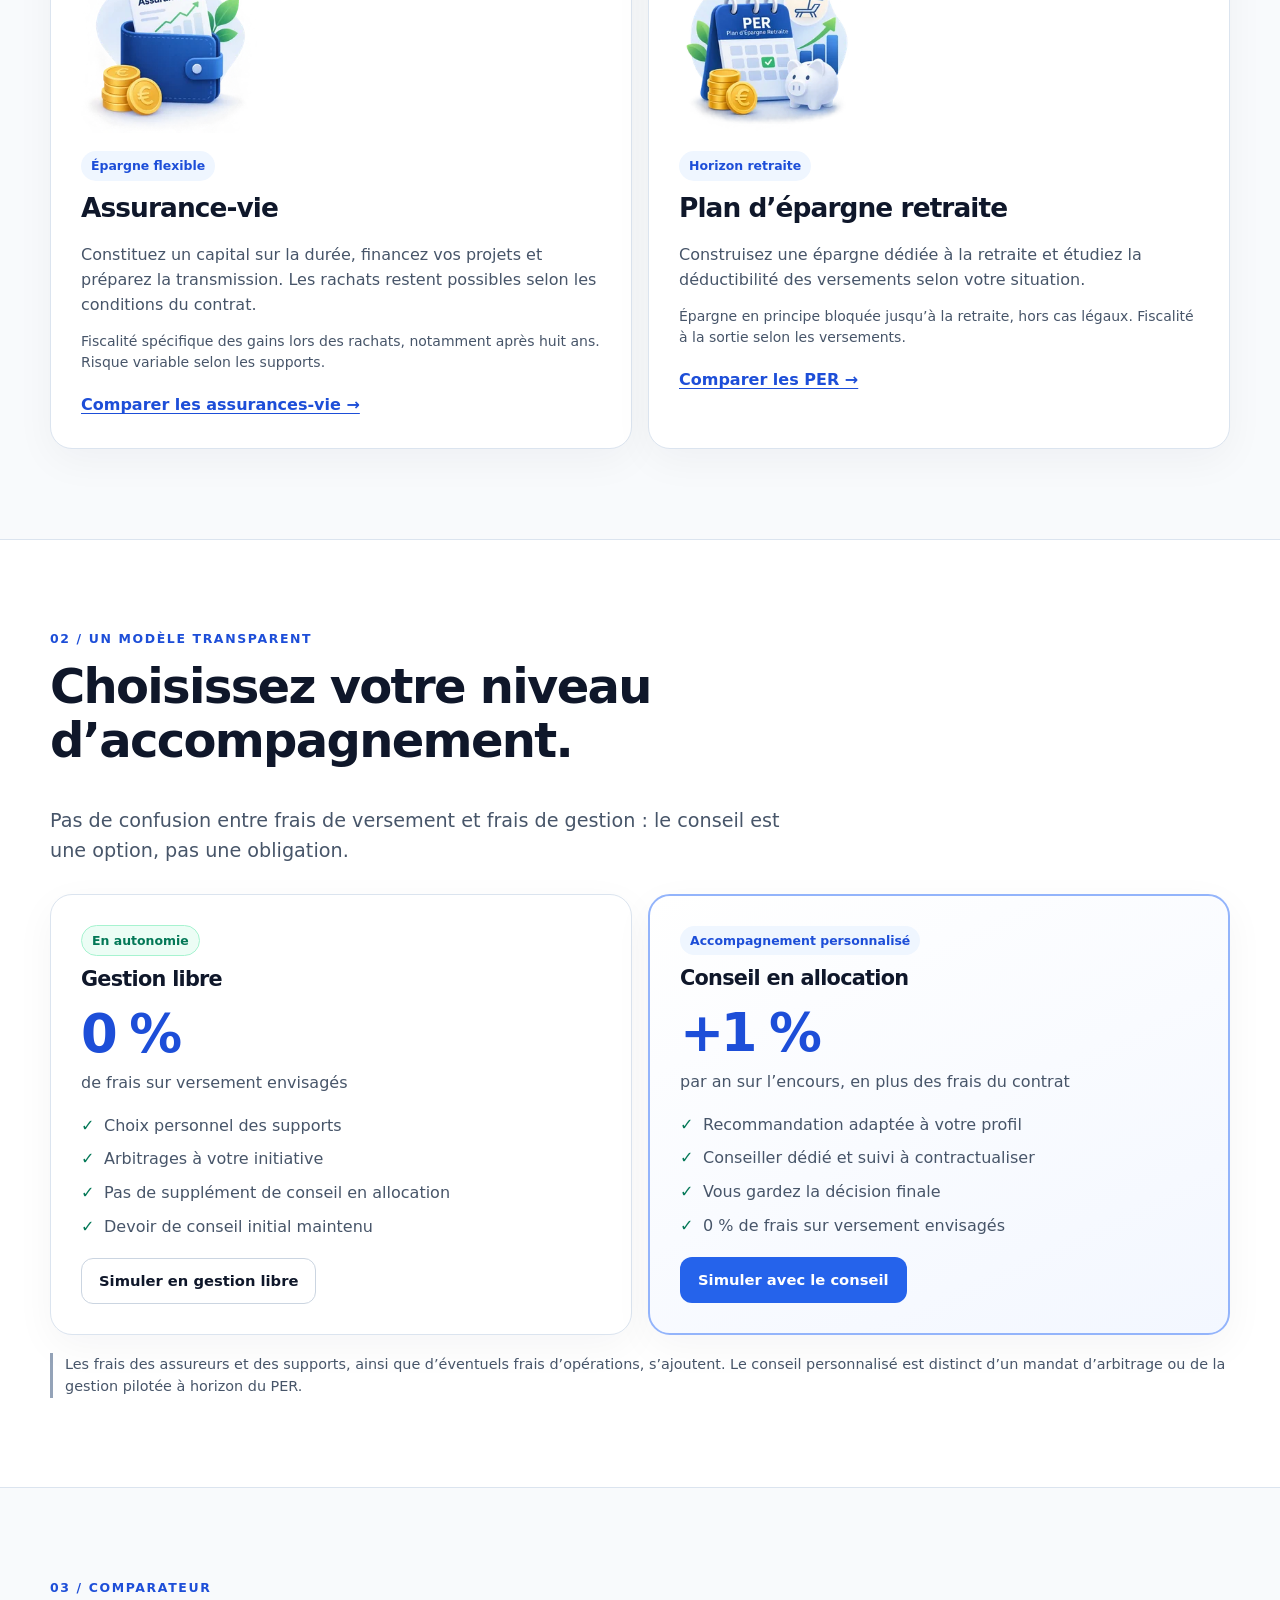
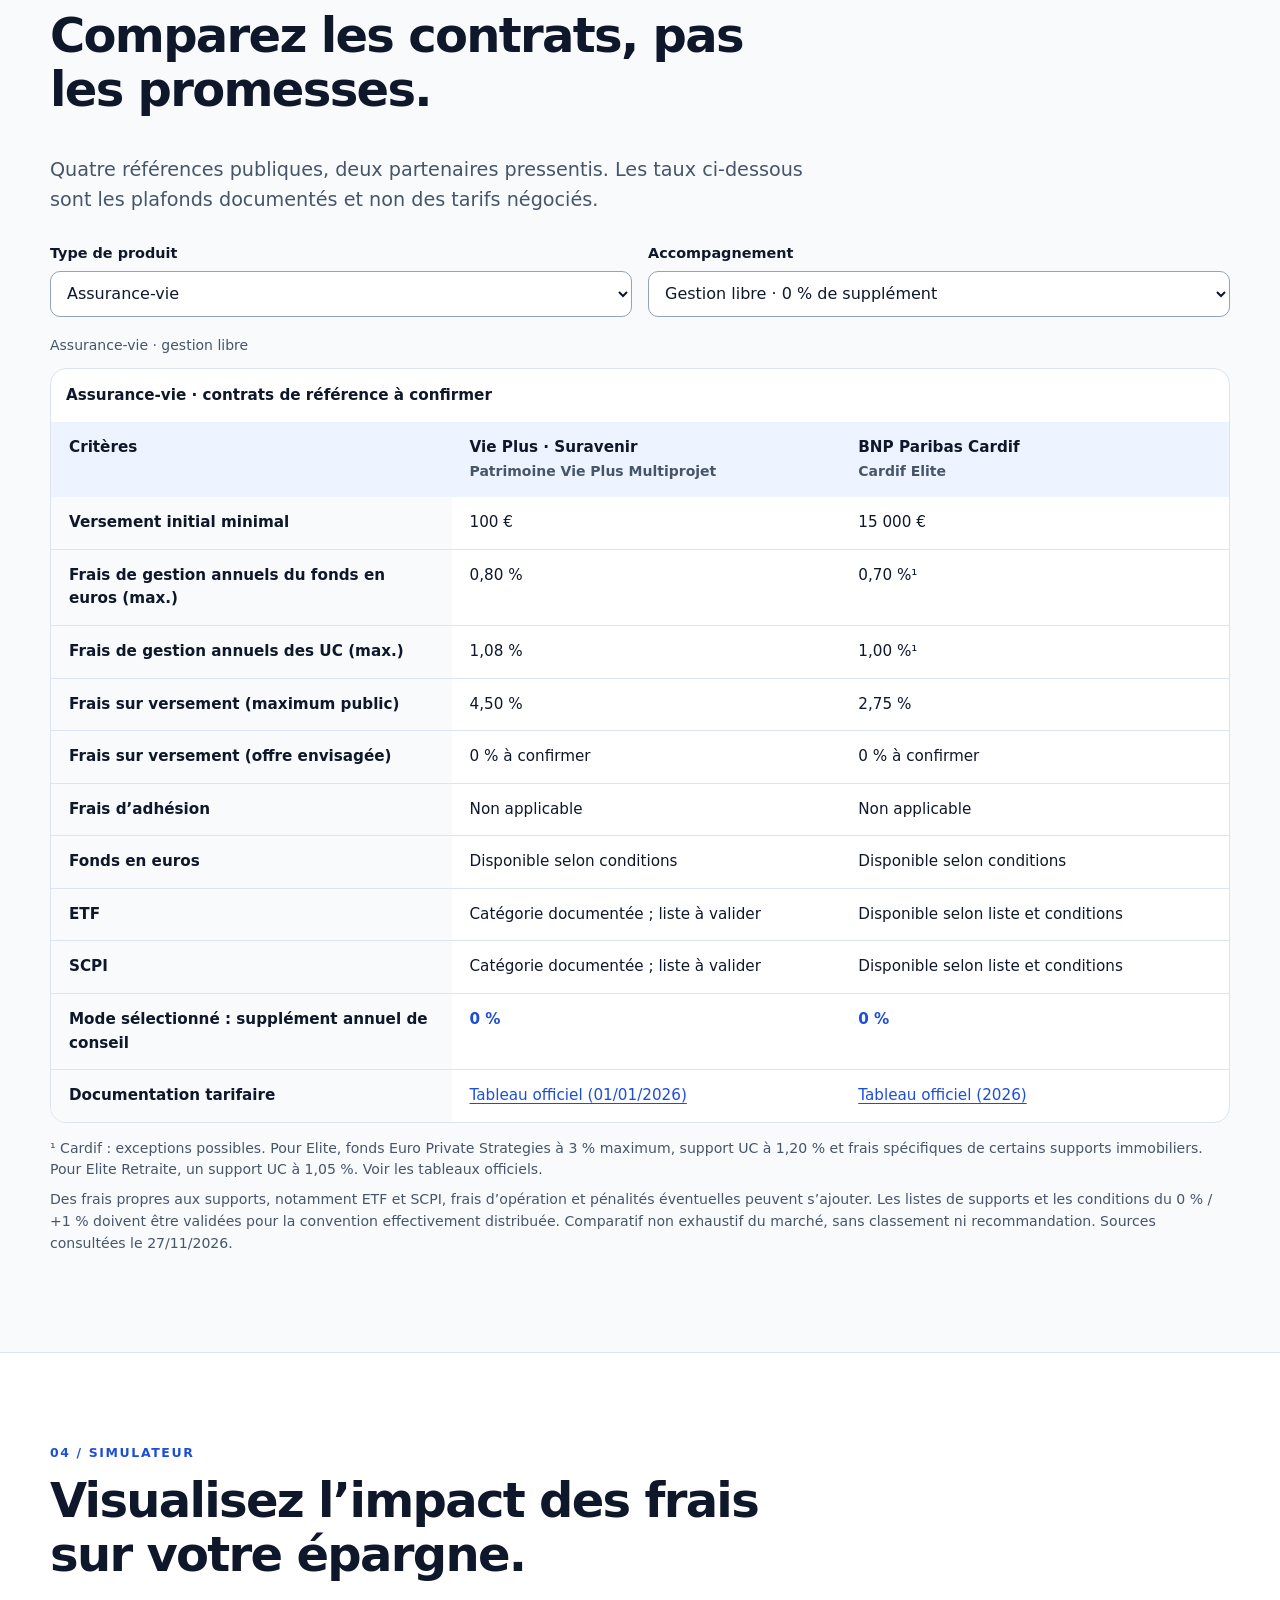
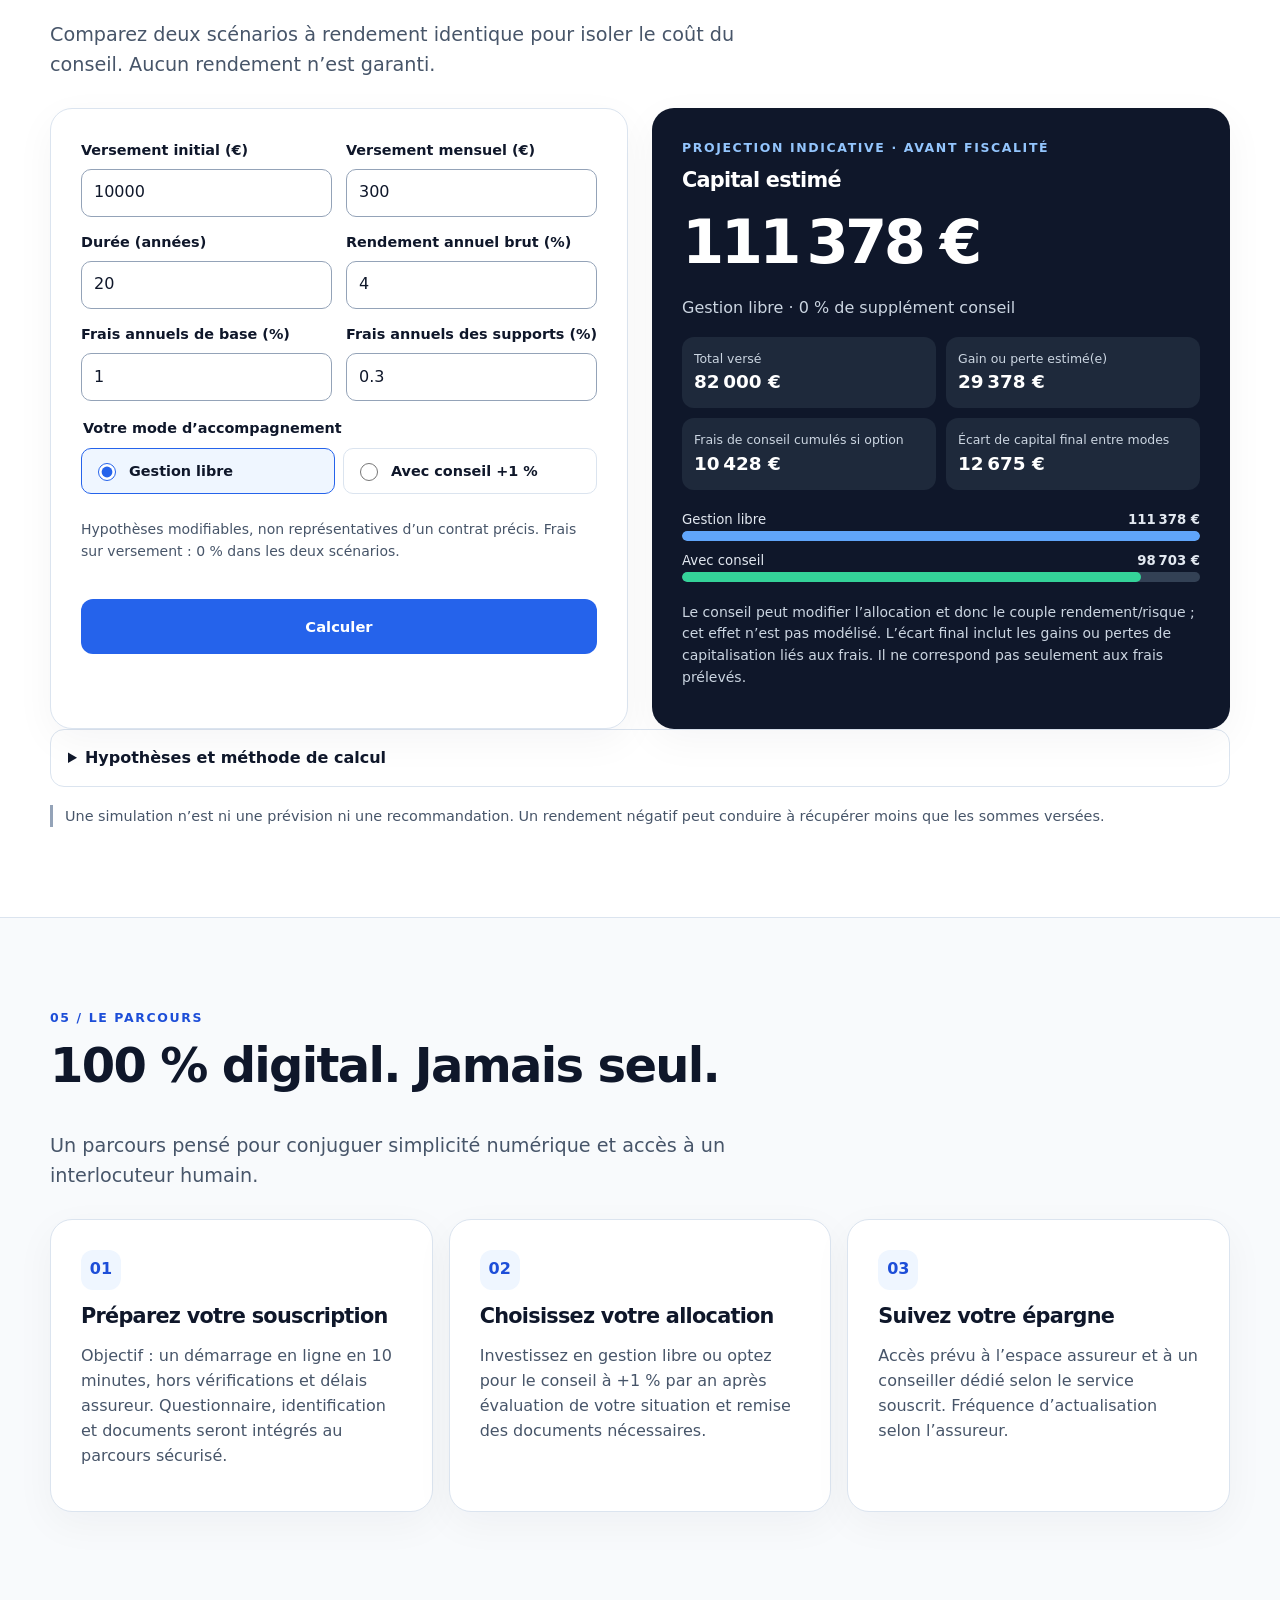
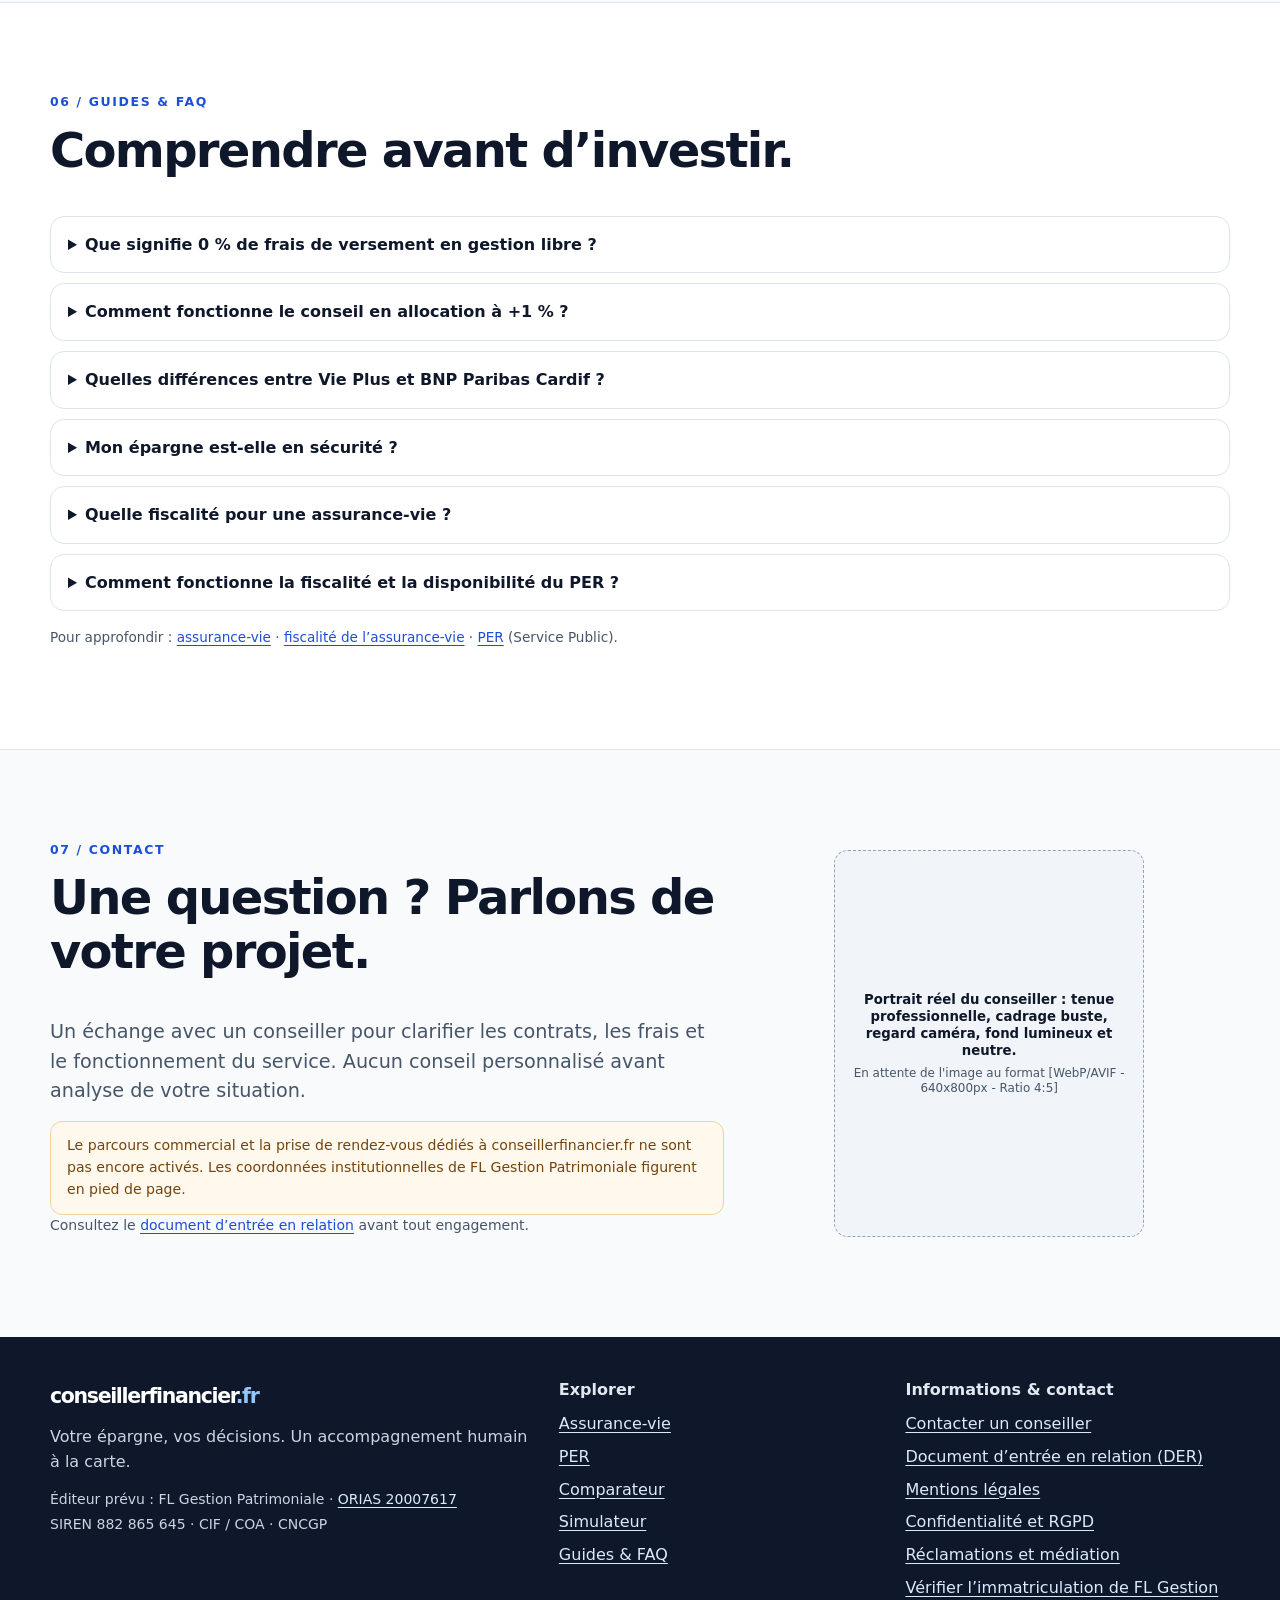
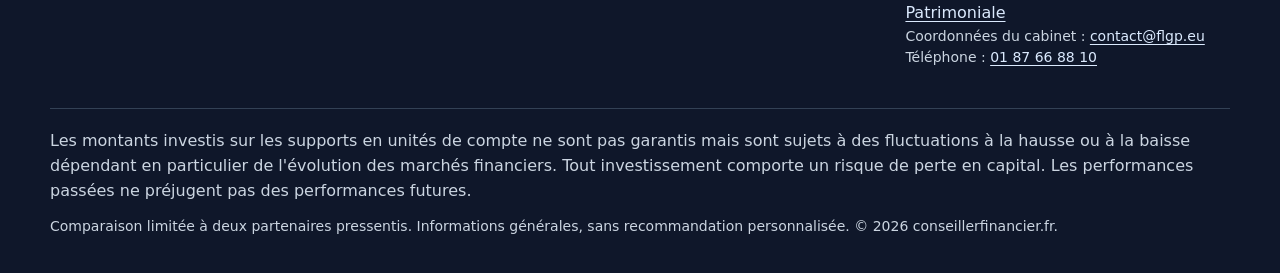
==== commit a4d2e47e: "Intégrer les trois visuels WebP dans leurs emplacements HTML" ====
--- a/index.html
+++ b/index.html
@@ -1,6 +1,6 @@
-<!doctype html><html lang="fr"><head><meta charset="utf-8"><meta name="viewport" content="width=device-width, initial-scale=1"><title>Assurance-vie et PER en ligne | conseillerfinancier.fr</title><meta name="description" content="Comparez les contrats Vie Plus et Cardif, simulez votre épargne et découvrez le modèle 0 % de frais de versement et conseil à +1 % par an."><meta name="robots" content="noindex, follow"><link rel="canonical" href="https://conseillerfinancier.fr/"><meta property="og:type" content="website"><meta property="og:locale" content="fr_FR"><meta property="og:site_name" content="conseillerfinancier.fr"><meta property="og:title" content="Assurance-vie et PER en ligne | conseillerfinancier.fr"><meta property="og:description" content="Comparez les contrats Vie Plus et Cardif, simulez votre épargne et découvrez le modèle 0 % de frais de versement et conseil à +1 % par an."><meta property="og:url" content="https://conseillerfinancier.fr/"><meta name="twitter:card" content="summary"><meta name="theme-color" content="#F8FAFC"><link rel="stylesheet" href="assets/styles.css"><script type="application/ld+json">{"@context": "https://schema.org", "@graph": [{"@type": "FinancialService", "@id": "https://conseillerfinancier.fr/#service", "name": "conseillerfinancier.fr", "url": "https://conseillerfinancier.fr/", "description": "Projet de plateforme de comparaison de contrats d’assurance-vie et de PER, avec option de conseil en allocation.", "areaServed": {"@type": "Country", "name": "France"}, "knowsLanguage": "fr"}, {"@type": "FAQPage", "@id": "https://conseillerfinancier.fr/#faq", "mainEntity": [{"@type": "Question", "name": "Que signifie 0 % de frais de versement en gestion libre ?", "acceptedAnswer": {"@type": "Answer", "text": "Le modèle commercial prévoit de ne pas prélever de frais contractuels sur les versements initiaux ou réguliers, sous réserve de validation des conventions de distribution. Vous choisissez vos supports et validez vos arbitrages. Les frais annuels du contrat, les frais propres aux supports et les éventuels frais d’opération restent applicables. Le devoir de conseil du distributeur lors de la souscription demeure."}}, {"@type": "Question", "name": "Comment fonctionne le conseil en allocation à +1 % ?", "acceptedAnswer": {"@type": "Answer", "text": "L’option envisagée ajoute un point de pourcentage de frais de gestion par an sur l’encours concerné. À encours constant de 10 000 €, cela représente 100 € par an à titre indicatif. Le conseiller établit une recommandation personnalisée après analyse de votre situation, de votre horizon, de votre capacité à subir des pertes et de vos préférences. Vous restez décisionnaire : il ne s’agit pas d’un mandat de gestion. Le périmètre, la fréquence du suivi et les modalités de prélèvement doivent être convenus par écrit."}}, {"@type": "Question", "name": "Quelles différences entre Vie Plus et BNP Paribas Cardif ?", "acceptedAnswer": {"@type": "Answer", "text": "Vie Plus est la filière de distribution de Suravenir dédiée aux professionnels du patrimoine. BNP Paribas Cardif propose notamment la gamme Elite, portée par Cardif Assurance Vie ou Cardif Retraite selon le produit. Les différences portent sur les frais, le minimum de souscription, les supports, les conditions d’accès aux fonds en euros et les services. Le comparateur présente quatre contrats de référence ; les tarifs négociés et la sélection finale restent à confirmer."}}, {"@type": "Question", "name": "Mon épargne est-elle en sécurité ?", "acceptedAnswer": {"@type": "Answer", "text": "Le contrat est porté par l’assureur, qui enregistre les versements et les opérations. Les fonds en euros comportent une garantie définie par les conditions du contrat, qui peut être diminuée des frais de gestion. Les unités de compte, notamment ETF et SCPI, ne garantissent pas le capital et peuvent perdre de la valeur. La réglementation et le contrôle prudentiel ne constituent pas une garantie de performance ni une protection contre les pertes de marché."}}, {"@type": "Question", "name": "Quelle fiscalité pour une assurance-vie ?", "acceptedAnswer": {"@type": "Answer", "text": "Lors d’un rachat, seule la fraction correspondant aux gains est en principe imposable à l’impôt sur le revenu. Après huit ans, un abattement annuel sur les gains retirés peut s’appliquer : 4 600 € pour une personne seule ou 9 200 € pour un couple soumis à imposition commune. Les prélèvements sociaux restent dus selon les règles applicables. Le traitement dépend notamment de la date des versements, de l’ancienneté du contrat et de la situation fiscale."}}, {"@type": "Question", "name": "Comment fonctionne la fiscalité et la disponibilité du PER ?", "acceptedAnswer": {"@type": "Answer", "text": "Les versements volontaires peuvent être déductibles du revenu imposable dans les limites légales, sous réserve des conditions applicables ; il est aussi possible de renoncer à la déduction. L’épargne est en principe immobilisée jusqu’à la retraite, sauf cas légaux de déblocage anticipé, dont l’acquisition de la résidence principale pour certains compartiments. La fiscalité à la sortie dépend de l’origine des sommes, de la déduction à l’entrée et du mode de sortie."}}]}]}</script><script src="assets/app.js" defer></script></head><body><a class="skip" href="#contenu">Aller au contenu</a><div class="draft">Version de préproduction · offres et informations réglementaires à valider avant ouverture.</div><header class="header"><div class="wrap header-inner"><a class="brand" href="index.html" aria-label="conseillerfinancier.fr, accueil">conseillerfinancier<span>.fr</span></a><button type="button" class="btn btn-secondary menu-toggle" aria-expanded="false" aria-controls="navigation">Menu</button><nav class="nav" id="navigation" aria-label="Navigation principale" data-open="false"><a href="#assurance-vie">Assurance-vie</a><a href="#per">PER</a><a href="#modele">Notre modèle 0 % / 1 %</a><a href="#simulateur">Simulateur</a><a href="#guides">Guides &amp; FAQ</a></nav><div class="header-actions"><a class="btn btn-secondary" href="#simulateur">Simuler</a><a class="btn btn-primary" href="#contact">Parler à un conseiller</a></div></div></header><main id="contenu"><section class="hero"><div class="wrap hero-grid"><div><span class="eyebrow">Épargne en ligne · Assurance-vie &amp; PER</span><h1>Investissez à votre façon.<br><span>Le conseil, à la carte.</span></h1><p class="lead">Comparez les contrats de Vie Plus et BNP Paribas Cardif. Construisez votre allocation en toute autonomie avec 0 % de frais sur versement, ou choisissez un accompagnement personnalisé pour +1 % par an sur votre encours.</p><div class="actions"><a class="btn btn-primary" href="#comparateur">Comparer les contrats →</a><a class="btn btn-secondary" href="#simulateur">Simuler mon épargne</a></div><div class="notice"><p>Modèle commercial envisagé, sous réserve des conventions et conditions contractuelles définitives. Les autres frais restent applicables.</p></div><p class="risk">Les unités de compte présentent un risque de perte en capital.</p></div><div class="hero-panel"><div class="placeholder"><span class="placeholder-description">Illustration fintech : jeune actif consultant son épargne sur smartphone, interface fictive sobre, sans chiffres de performance ni promesse de rendement.</span><span class="placeholder-format">En attente de l'image au format [WebP/AVIF - 800x600px - Ratio 4:3]</span></div><div class="metrics"><div class="metric"><strong>0 %</strong><small>Frais sur versement envisagés</small></div><div class="metric"><strong>+1 %</strong><small>Conseil optionnel / an</small></div></div></div></div></section>
+<!doctype html><html lang="fr"><head><meta charset="utf-8"><meta name="viewport" content="width=device-width, initial-scale=1"><title>Assurance-vie et PER en ligne | conseillerfinancier.fr</title><meta name="description" content="Comparez les contrats Vie Plus et Cardif, simulez votre épargne et découvrez le modèle 0 % de frais de versement et conseil à +1 % par an."><meta name="robots" content="noindex, follow"><link rel="canonical" href="https://conseillerfinancier.fr/"><meta property="og:type" content="website"><meta property="og:locale" content="fr_FR"><meta property="og:site_name" content="conseillerfinancier.fr"><meta property="og:title" content="Assurance-vie et PER en ligne | conseillerfinancier.fr"><meta property="og:description" content="Comparez les contrats Vie Plus et Cardif, simulez votre épargne et découvrez le modèle 0 % de frais de versement et conseil à +1 % par an."><meta property="og:url" content="https://conseillerfinancier.fr/"><meta name="twitter:card" content="summary"><meta name="theme-color" content="#F8FAFC"><link rel="stylesheet" href="assets/styles.css"><script type="application/ld+json">{"@context": "https://schema.org", "@graph": [{"@type": "FinancialService", "@id": "https://conseillerfinancier.fr/#service", "name": "conseillerfinancier.fr", "url": "https://conseillerfinancier.fr/", "description": "Projet de plateforme de comparaison de contrats d’assurance-vie et de PER, avec option de conseil en allocation.", "areaServed": {"@type": "Country", "name": "France"}, "knowsLanguage": "fr"}, {"@type": "FAQPage", "@id": "https://conseillerfinancier.fr/#faq", "mainEntity": [{"@type": "Question", "name": "Que signifie 0 % de frais de versement en gestion libre ?", "acceptedAnswer": {"@type": "Answer", "text": "Le modèle commercial prévoit de ne pas prélever de frais contractuels sur les versements initiaux ou réguliers, sous réserve de validation des conventions de distribution. Vous choisissez vos supports et validez vos arbitrages. Les frais annuels du contrat, les frais propres aux supports et les éventuels frais d’opération restent applicables. Le devoir de conseil du distributeur lors de la souscription demeure."}}, {"@type": "Question", "name": "Comment fonctionne le conseil en allocation à +1 % ?", "acceptedAnswer": {"@type": "Answer", "text": "L’option envisagée ajoute un point de pourcentage de frais de gestion par an sur l’encours concerné. À encours constant de 10 000 €, cela représente 100 € par an à titre indicatif. Le conseiller établit une recommandation personnalisée après analyse de votre situation, de votre horizon, de votre capacité à subir des pertes et de vos préférences. Vous restez décisionnaire : il ne s’agit pas d’un mandat de gestion. Le périmètre, la fréquence du suivi et les modalités de prélèvement doivent être convenus par écrit."}}, {"@type": "Question", "name": "Quelles différences entre Vie Plus et BNP Paribas Cardif ?", "acceptedAnswer": {"@type": "Answer", "text": "Vie Plus est la filière de distribution de Suravenir dédiée aux professionnels du patrimoine. BNP Paribas Cardif propose notamment la gamme Elite, portée par Cardif Assurance Vie ou Cardif Retraite selon le produit. Les différences portent sur les frais, le minimum de souscription, les supports, les conditions d’accès aux fonds en euros et les services. Le comparateur présente quatre contrats de référence ; les tarifs négociés et la sélection finale restent à confirmer."}}, {"@type": "Question", "name": "Mon épargne est-elle en sécurité ?", "acceptedAnswer": {"@type": "Answer", "text": "Le contrat est porté par l’assureur, qui enregistre les versements et les opérations. Les fonds en euros comportent une garantie définie par les conditions du contrat, qui peut être diminuée des frais de gestion. Les unités de compte, notamment ETF et SCPI, ne garantissent pas le capital et peuvent perdre de la valeur. La réglementation et le contrôle prudentiel ne constituent pas une garantie de performance ni une protection contre les pertes de marché."}}, {"@type": "Question", "name": "Quelle fiscalité pour une assurance-vie ?", "acceptedAnswer": {"@type": "Answer", "text": "Lors d’un rachat, seule la fraction correspondant aux gains est en principe imposable à l’impôt sur le revenu. Après huit ans, un abattement annuel sur les gains retirés peut s’appliquer : 4 600 € pour une personne seule ou 9 200 € pour un couple soumis à imposition commune. Les prélèvements sociaux restent dus selon les règles applicables. Le traitement dépend notamment de la date des versements, de l’ancienneté du contrat et de la situation fiscale."}}, {"@type": "Question", "name": "Comment fonctionne la fiscalité et la disponibilité du PER ?", "acceptedAnswer": {"@type": "Answer", "text": "Les versements volontaires peuvent être déductibles du revenu imposable dans les limites légales, sous réserve des conditions applicables ; il est aussi possible de renoncer à la déduction. L’épargne est en principe immobilisée jusqu’à la retraite, sauf cas légaux de déblocage anticipé, dont l’acquisition de la résidence principale pour certains compartiments. La fiscalité à la sortie dépend de l’origine des sommes, de la déduction à l’entrée et du mode de sortie."}}]}]}</script><script src="assets/app.js" defer></script></head><body><a class="skip" href="#contenu">Aller au contenu</a><div class="draft">Version de préproduction · offres et informations réglementaires à valider avant ouverture.</div><header class="header"><div class="wrap header-inner"><a class="brand" href="index.html" aria-label="conseillerfinancier.fr, accueil">conseillerfinancier<span>.fr</span></a><button type="button" class="btn btn-secondary menu-toggle" aria-expanded="false" aria-controls="navigation">Menu</button><nav class="nav" id="navigation" aria-label="Navigation principale" data-open="false"><a href="#assurance-vie">Assurance-vie</a><a href="#per">PER</a><a href="#modele">Notre modèle 0 % / 1 %</a><a href="#simulateur">Simulateur</a><a href="#guides">Guides &amp; FAQ</a></nav><div class="header-actions"><a class="btn btn-secondary" href="#simulateur">Simuler</a><a class="btn btn-primary" href="#contact">Parler à un conseiller</a></div></div></header><main id="contenu"><section class="hero"><div class="wrap hero-grid"><div><span class="eyebrow">Épargne en ligne · Assurance-vie &amp; PER</span><h1>Investissez à votre façon.<br><span>Le conseil, à la carte.</span></h1><p class="lead">Comparez les contrats de Vie Plus et BNP Paribas Cardif. Construisez votre allocation en toute autonomie avec 0 % de frais sur versement, ou choisissez un accompagnement personnalisé pour +1 % par an sur votre encours.</p><div class="actions"><a class="btn btn-primary" href="#comparateur">Comparer les contrats →</a><a class="btn btn-secondary" href="#simulateur">Simuler mon épargne</a></div><div class="notice"><p>Modèle commercial envisagé, sous réserve des conventions et conditions contractuelles définitives. Les autres frais restent applicables.</p></div><p class="risk">Les unités de compte présentent un risque de perte en capital.</p></div><div class="hero-panel"><img class="site-visual hero-visual" src="images/epargne-mobile.webp" width="800" height="600" alt="Jeune actif consultant son épargne sur smartphone" fetchpriority="high" decoding="async"><div class="metrics"><div class="metric"><strong>0 %</strong><small>Frais sur versement envisagés</small></div><div class="metric"><strong>+1 %</strong><small>Conseil optionnel / an</small></div></div></div></div></section>
 <section class="trust" aria-label="Partenaires et cadre de confiance"><div class="wrap trust-grid"><div class="trust-item"><strong>Vie Plus / Suravenir</strong><div class="placeholder"><span class="placeholder-description">Logo officiel Vie Plus / Suravenir, en couleur, sur fond clair.</span><span class="placeholder-format">En attente de l'image au format [WebP/AVIF - 600x200px - Ratio 3:1]</span></div></div><div class="trust-item"><strong>BNP Paribas Cardif</strong><div class="placeholder"><span class="placeholder-description">Logo officiel BNP Paribas Cardif, en couleur, sur fond clair.</span><span class="placeholder-format">En attente de l'image au format [WebP/AVIF - 600x200px - Ratio 3:1]</span></div></div><div class="trust-item"><strong>Cadre réglementaire</strong><small><a href="https://www.orias.fr/home/showIntermediaire/882865645" target="_blank" rel="noopener noreferrer">ORIAS 20007617</a><br>FL Gestion Patrimoniale · CIF / COA<br>Adhérent CNCGP · AMF / ACPR selon activité</small></div><div class="trust-item"><strong>100 % en ligne</strong><small>Parcours digital prévu, sous réserve d’activation.</small></div></div></section>
-<section class="section"><div class="wrap"><div class="section-head"><span class="eyebrow">01 / Vos projets</span><h2>Deux enveloppes. Des objectifs différents.</h2><p class="lead">Épargner pour demain ou préparer votre retraite : commencez par comprendre les règles de chaque solution.</p></div><div class="product-grid"><article class="card product-card" id="assurance-vie"><div class="placeholder"><span class="placeholder-description">Icône assurance-vie : portefeuille et pièces, style fintech minimaliste.</span><span class="placeholder-format">En attente de l'image au format [WebP/AVIF - 256x256px - Ratio 1:1]</span></div><span class="tag">Épargne flexible</span><h3>Assurance-vie</h3><p>Constituez un capital sur la durée, financez vos projets et préparez la transmission. Les rachats restent possibles selon les conditions du contrat.</p><p class="small">Fiscalité spécifique des gains lors des rachats, notamment après huit ans. Risque variable selon les supports.</p><a class="text-link" href="#comparateur" data-select-product="av">Comparer les assurances-vie →</a></article><article class="card product-card" id="per"><div class="placeholder"><span class="placeholder-description">Icône PER : calendrier et épargne retraite, style fintech minimaliste.</span><span class="placeholder-format">En attente de l'image au format [WebP/AVIF - 256x256px - Ratio 1:1]</span></div><span class="tag">Horizon retraite</span><h3>Plan d’épargne retraite</h3><p>Construisez une épargne dédiée à la retraite et étudiez la déductibilité des versements selon votre situation.</p><p class="small">Épargne en principe bloquée jusqu’à la retraite, hors cas légaux. Fiscalité à la sortie selon les versements.</p><a class="text-link" href="#comparateur" data-select-product="per">Comparer les PER →</a></article></div></div></section>
+<section class="section"><div class="wrap"><div class="section-head"><span class="eyebrow">01 / Vos projets</span><h2>Deux enveloppes. Des objectifs différents.</h2><p class="lead">Épargner pour demain ou préparer votre retraite : commencez par comprendre les règles de chaque solution.</p></div><div class="product-grid"><article class="card product-card" id="assurance-vie"><img class="site-visual product-visual" src="images/assurance-vie.webp" width="256" height="256" alt="" loading="lazy" decoding="async"><span class="tag">Épargne flexible</span><h3>Assurance-vie</h3><p>Constituez un capital sur la durée, financez vos projets et préparez la transmission. Les rachats restent possibles selon les conditions du contrat.</p><p class="small">Fiscalité spécifique des gains lors des rachats, notamment après huit ans. Risque variable selon les supports.</p><a class="text-link" href="#comparateur" data-select-product="av">Comparer les assurances-vie →</a></article><article class="card product-card" id="per"><img class="site-visual product-visual" src="images/per.webp" width="256" height="256" alt="" loading="lazy" decoding="async"><span class="tag">Horizon retraite</span><h3>Plan d’épargne retraite</h3><p>Construisez une épargne dédiée à la retraite et étudiez la déductibilité des versements selon votre situation.</p><p class="small">Épargne en principe bloquée jusqu’à la retraite, hors cas légaux. Fiscalité à la sortie selon les versements.</p><a class="text-link" href="#comparateur" data-select-product="per">Comparer les PER →</a></article></div></div></section>
 <section class="section section-white" id="modele"><div class="wrap"><div class="section-head"><span class="eyebrow">02 / Un modèle transparent</span><h2>Choisissez votre niveau d’accompagnement.</h2><p class="lead">Pas de confusion entre frais de versement et frais de gestion : le conseil est une option, pas une obligation.</p></div><div class="plans"><article class="card"><span class="tag green">En autonomie</span><h3>Gestion libre</h3><div class="plan-price">0 %</div><p>de frais sur versement envisagés</p><ul class="checks"><li>Choix personnel des supports</li><li>Arbitrages à votre initiative</li><li>Pas de supplément de conseil en allocation</li><li>Devoir de conseil initial maintenu</li></ul><a href="#simulateur" class="btn btn-secondary" data-select-mode="free">Simuler en gestion libre</a></article><article class="card plan-featured"><span class="tag">Accompagnement personnalisé</span><h3>Conseil en allocation</h3><div class="plan-price">+1 %</div><p>par an sur l’encours, en plus des frais du contrat</p><ul class="checks"><li>Recommandation adaptée à votre profil</li><li>Conseiller dédié et suivi à contractualiser</li><li>Vous gardez la décision finale</li><li>0 % de frais sur versement envisagés</li></ul><a href="#simulateur" class="btn btn-primary" data-select-mode="advised">Simuler avec le conseil</a></article></div><p class="risk">Les frais des assureurs et des supports, ainsi que d’éventuels frais d’opérations, s’ajoutent. Le conseil personnalisé est distinct d’un mandat d’arbitrage ou de la gestion pilotée à horizon du PER.</p></div></section>
 <section class="section" id="comparateur"><div class="wrap"><div class="section-head"><span class="eyebrow">03 / Comparateur</span><h2>Comparez les contrats, pas les promesses.</h2><p class="lead">Quatre références publiques, deux partenaires pressentis. Les taux ci-dessous sont les plafonds documentés et non des tarifs négociés.</p></div><div class="controls"><div class="field"><label for="product-filter">Type de produit</label><select id="product-filter"><option value="av">Assurance-vie</option><option value="per">PER individuel</option><option value="all">Les deux</option></select></div><div class="field"><label for="compare-mode">Accompagnement</label><select id="compare-mode"><option value="free">Gestion libre · 0 % de supplément</option><option value="advised">Conseil en allocation · +1 % / an</option></select></div></div><p id="compare-status" class="small" role="status">Comparaison des contrats de référence.</p><article class="compare-block" data-product="av"><div class="table-shell" role="region" aria-label="Comparatif Assurance-vie" tabindex="0"><table><caption>Assurance-vie · contrats de référence à confirmer</caption><thead><tr><th scope="col">Critères</th><th scope="col">Vie Plus · Suravenir<br><small>Patrimoine Vie Plus Multiprojet</small></th><th scope="col">BNP Paribas Cardif<br><small>Cardif Elite</small></th></tr></thead><tbody><tr><th scope="row">Versement initial minimal</th><td>100 €</td><td>15 000 €</td></tr><tr><th scope="row">Frais de gestion annuels du fonds en euros (max.)</th><td>0,80 %</td><td>0,70 %¹</td></tr><tr><th scope="row">Frais de gestion annuels des UC (max.)</th><td>1,08 %</td><td>1,00 %¹</td></tr><tr><th scope="row">Frais sur versement (maximum public)</th><td>4,50 %</td><td>2,75 %</td></tr><tr><th scope="row">Frais sur versement (offre envisagée)</th><td>0 % à confirmer</td><td>0 % à confirmer</td></tr><tr><th scope="row">Frais d’adhésion</th><td>Non applicable</td><td>Non applicable</td></tr><tr><th scope="row">Fonds en euros</th><td>Disponible selon conditions</td><td>Disponible selon conditions</td></tr><tr><th scope="row">ETF</th><td>Catégorie documentée ; liste à valider</td><td>Disponible selon liste et conditions</td></tr><tr><th scope="row">SCPI</th><td>Catégorie documentée ; liste à valider</td><td>Disponible selon liste et conditions</td></tr><tr><th scope="row">Mode sélectionné : supplément annuel de conseil</th><td><strong data-advice>0 %</strong></td><td><strong data-advice>0 %</strong></td></tr><tr><th scope="row">Documentation tarifaire</th><td><a href="https://www.suravenir.fr/wp-content/uploads/pdf/00300-U7-1.pdf" target="_blank" rel="noopener noreferrer">Tableau officiel (01/01/2026)</a></td><td><a href="https://document-information-cle.cardif.fr/documents/18841382/18862686/CARDIF%20Elite/924b94f0-7973-20a3-d4c0-e959ec2c2375" target="_blank" rel="noopener noreferrer">Tableau officiel (2026)</a></td></tr></tbody></table></div></article><article class="compare-block" data-product="per"><div class="table-shell" role="region" aria-label="Comparatif PER individuel" tabindex="0"><table><caption>PER individuel · contrats de référence à confirmer</caption><thead><tr><th scope="col">Critères</th><th scope="col">Vie Plus · Suravenir<br><small>PERtinence Retraite</small></th><th scope="col">BNP Paribas Cardif<br><small>Cardif Elite Retraite</small></th></tr></thead><tbody><tr><th scope="row">Versement initial minimal</th><td>50 €</td><td>1 500 €</td></tr><tr><th scope="row">Frais de gestion annuels du fonds en euros (max.)</th><td>1,00 %</td><td>0,80 %</td></tr><tr><th scope="row">Frais de gestion annuels des UC (max.)</th><td>1,00 %</td><td>0,85 %¹</td></tr><tr><th scope="row">Frais sur versement (maximum public)</th><td>4,50 %</td><td>4,75 %</td></tr><tr><th scope="row">Frais sur versement (offre envisagée)</th><td>0 % à confirmer</td><td>0 % à confirmer</td></tr><tr><th scope="row">Frais d’adhésion</th><td>À confirmer</td><td>20 €</td></tr><tr><th scope="row">Fonds en euros</th><td>Disponible selon conditions</td><td>Disponible selon conditions</td></tr><tr><th scope="row">ETF</th><td>Catégorie documentée ; liste à valider</td><td>Disponible selon liste et conditions</td></tr><tr><th scope="row">SCPI</th><td>Catégorie documentée ; liste à valider</td><td>Disponible selon liste et conditions</td></tr><tr><th scope="row">Mode sélectionné : supplément annuel de conseil</th><td><strong data-advice>0 %</strong></td><td><strong data-advice>0 %</strong></td></tr><tr><th scope="row">Documentation tarifaire</th><td><a href="https://www.vieplus.fr/wp-content/uploads/2026/07/00300-B7.pdf" target="_blank" rel="noopener noreferrer">Tableau officiel (01/01/2026)</a></td><td><a href="https://document-information-cle.cardif.fr/documents/18841382/18862686/CARDIF%20Elite%20Retraite/43779f03-2d4f-d701-5f3e-f8331919e31c" target="_blank" rel="noopener noreferrer">Tableau officiel (2026)</a></td></tr></tbody></table></div></article><div class="compare-notes"><p>¹ Cardif : exceptions possibles. Pour Elite, fonds Euro Private Strategies à 3 % maximum, support UC à 1,20 % et frais spécifiques de certains supports immobiliers. Pour Elite Retraite, un support UC à 1,05 %. Voir les tableaux officiels.</p><p>Des frais propres aux supports, notamment ETF et SCPI, frais d’opération et pénalités éventuelles peuvent s’ajouter. Les listes de supports et les conditions du 0 % / +1 % doivent être validées pour la convention effectivement distribuée. Comparatif non exhaustif du marché, sans classement ni recommandation. Sources consultées le 27/11/2026.</p></div><noscript><p class="noscript">Sans JavaScript, les deux tableaux restent disponibles. Le supplément optionnel est de +1 % par an.</p></noscript></div></section>
 <section class="section section-white" id="simulateur"><div class="wrap"><div class="section-head"><span class="eyebrow">04 / Simulateur</span><h2>Visualisez l’impact des frais sur votre épargne.</h2><p class="lead">Comparez deux scénarios à rendement identique pour isoler le coût du conseil. Aucun rendement n’est garanti.</p></div><div class="sim-grid"><form class="card inputs" id="simulation"><div class="input-grid"><div class="field"><label for="initial">Versement initial (€)</label><input id="initial" name="initial" type="number" min="0" max="100000000" step="1" value="10000" required></div><div class="field"><label for="monthly">Versement mensuel (€)</label><input id="monthly" name="monthly" type="number" min="0" max="1000000" step="1" value="300" required></div><div class="field"><label for="years">Durée (années)</label><input id="years" name="years" type="number" min="1" max="60" step="1" value="20" required></div><div class="field"><label for="return">Rendement annuel brut (%)</label><input id="return" name="return" type="number" min="-50" max="30" step="0.1" value="4" required></div><div class="field"><label for="base-fee">Frais annuels de base (%)</label><input id="base-fee" name="baseFee" type="number" min="0" max="10" step="0.01" value="1" required></div><div class="field"><label for="support-fee">Frais annuels des supports (%)</label><input id="support-fee" name="supportFee" type="number" min="0" max="10" step="0.01" value="0.3" required></div></div><fieldset><legend>Votre mode d’accompagnement</legend><div class="radio-options"><label><input type="radio" name="mode" value="free" checked> Gestion libre</label><label><input type="radio" name="mode" value="advised"> Avec conseil +1 %</label></div></fieldset><p class="small">Hypothèses modifiables, non représentatives d’un contrat précis. Frais sur versement : 0 % dans les deux scénarios.</p><button class="btn btn-primary" type="submit">Calculer</button><div class="error" id="sim-error" role="status"></div><noscript><p class="noscript">Le calcul nécessite JavaScript.</p></noscript></form><section class="card result" aria-labelledby="result-title"><span class="eyebrow">Projection indicative · avant fiscalité</span><h3 id="result-title">Capital estimé</h3><div aria-live="polite" aria-atomic="true"><span id="capital" class="result-total">—</span><p id="mode-label">Gestion libre</p><div class="result-grid"><div class="result-item"><span>Total versé</span><strong id="paid">—</strong></div><div class="result-item"><span>Gain ou perte estimé(e)</span><strong id="gain">—</strong></div><div class="result-item"><span>Frais de conseil cumulés si option</span><strong id="advice-cost">—</strong></div><div class="result-item"><span>Écart de capital final entre modes</span><strong id="delta">—</strong></div></div><div class="bars" aria-label="Comparaison des capitaux finaux"><div><div class="bar-label"><span>Gestion libre</span><strong id="free-value">—</strong></div><div class="track" aria-hidden="true"><span id="free-bar"></span></div></div><div><div class="bar-label"><span>Avec conseil</span><strong id="advised-value">—</strong></div><div class="track alt" aria-hidden="true"><span id="advised-bar"></span></div></div></div></div><p class="small">Le conseil peut modifier l’allocation et donc le couple rendement/risque ; cet effet n’est pas modélisé. L’écart final inclut les gains ou pertes de capitalisation liés aux frais. Il ne correspond pas seulement aux frais prélevés.</p></section></div><details><summary>Hypothèses et méthode de calcul</summary><p>Le rendement brut est annualisé puis converti en taux mensuel composé. Les frais de base et des supports sont appliqués au capital après rendement, via leurs facteurs mensuels équivalents. Le supplément de conseil de 1 % est appliqué ensuite sur l’encours restant. Le versement régulier intervient en fin de mois. Les frais de conseil cumulés additionnent les prélèvements mensuels simulés ; le résultat est nominal, sans fiscalité, inflation, frais ponctuels, droits d’adhésion ni mouvements de marché. Cette convention de calcul n’est pas le calendrier de prélèvement d’un assureur.</p></details><p class="risk">Une simulation n’est ni une prévision ni une recommandation. Un rendement négatif peut conduire à récupérer moins que les sommes versées.</p></div></section>
--- a/assets/styles.css
+++ b/assets/styles.css
@@ -8,3 +8,5 @@
 .placeholder-description{font-weight:700;color:var(--ink)}.placeholder-format{font-size:.9em;color:var(--muted)}
 @media(max-width:899px){.trust-grid{grid-template-columns:repeat(2,minmax(0,1fr))}}
 @media(max-width:480px){.trust-grid{grid-template-columns:1fr}.trust-item .placeholder{max-width:340px}}
+
+.site-visual{display:block;width:100%;height:auto;object-fit:contain}.hero-visual{aspect-ratio:4/3;border-radius:14px}.product-visual{aspect-ratio:1/1;max-width:176px;margin-bottom:18px}
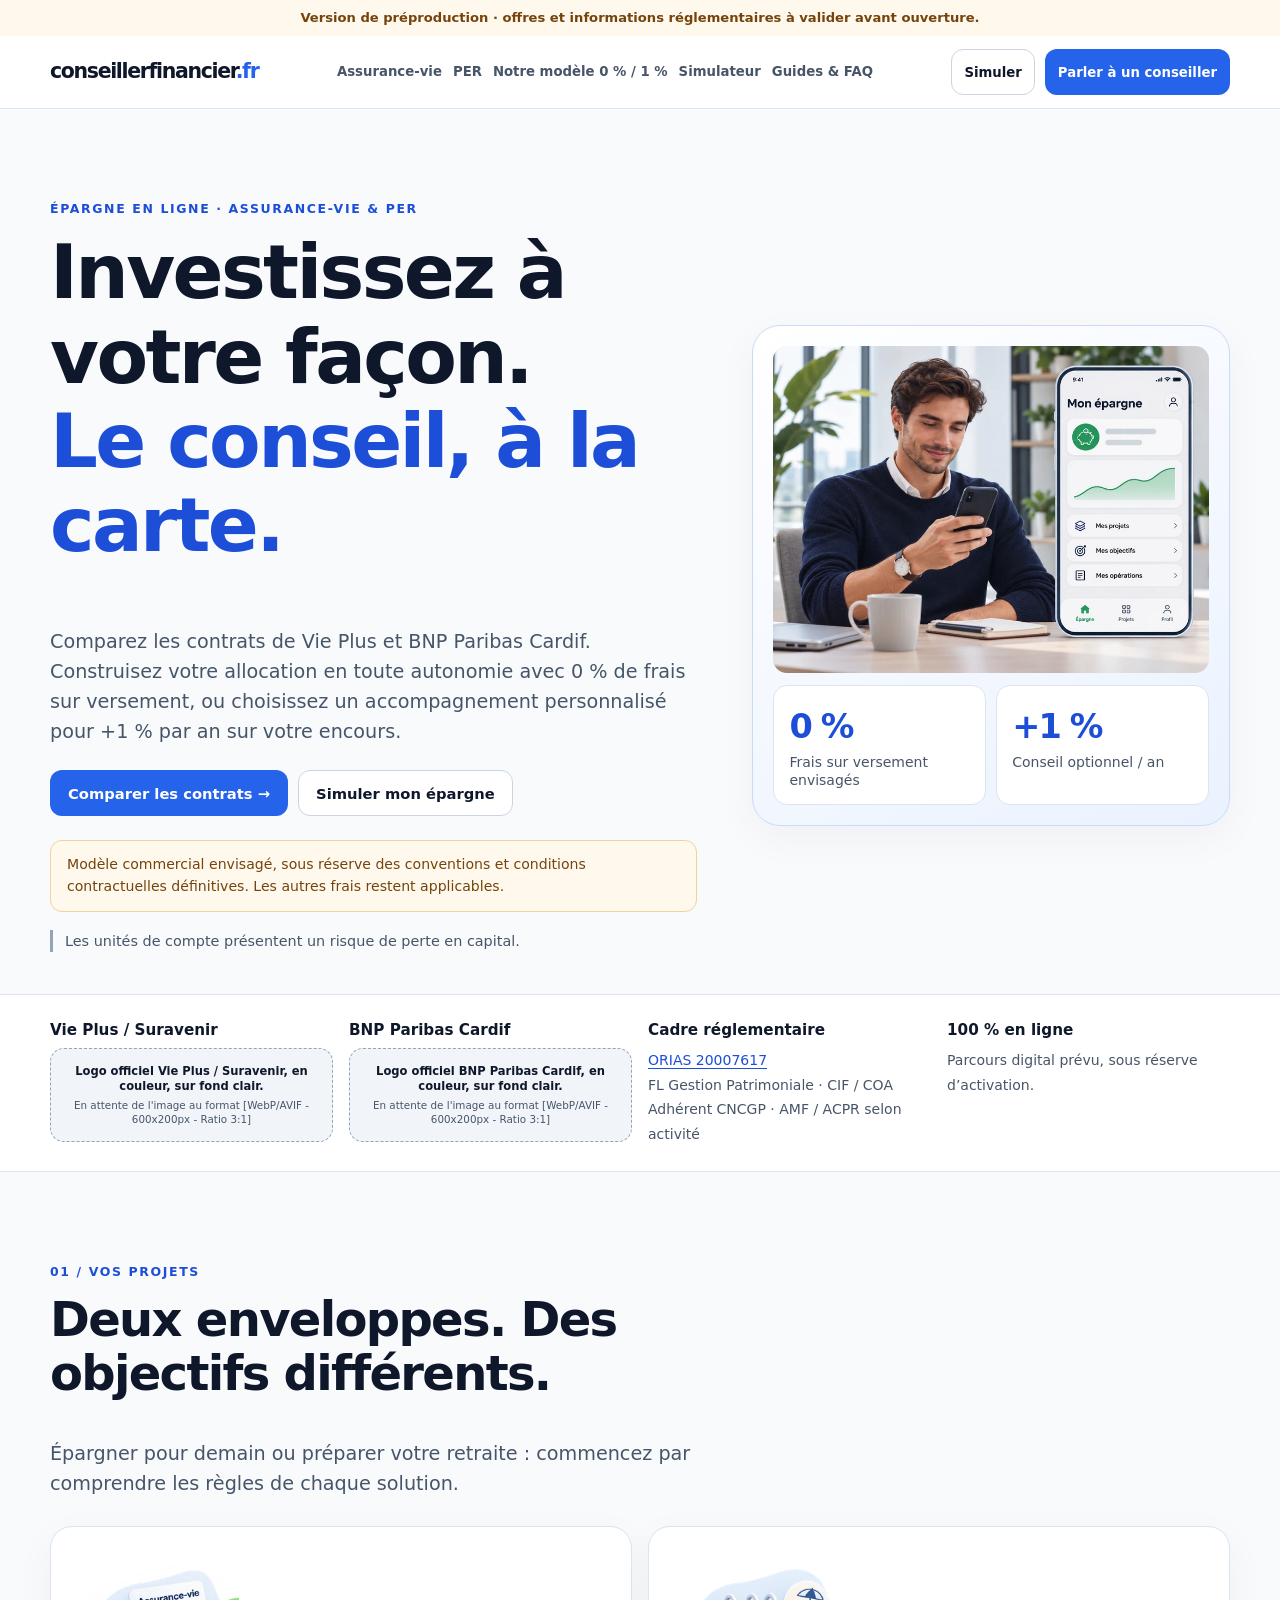
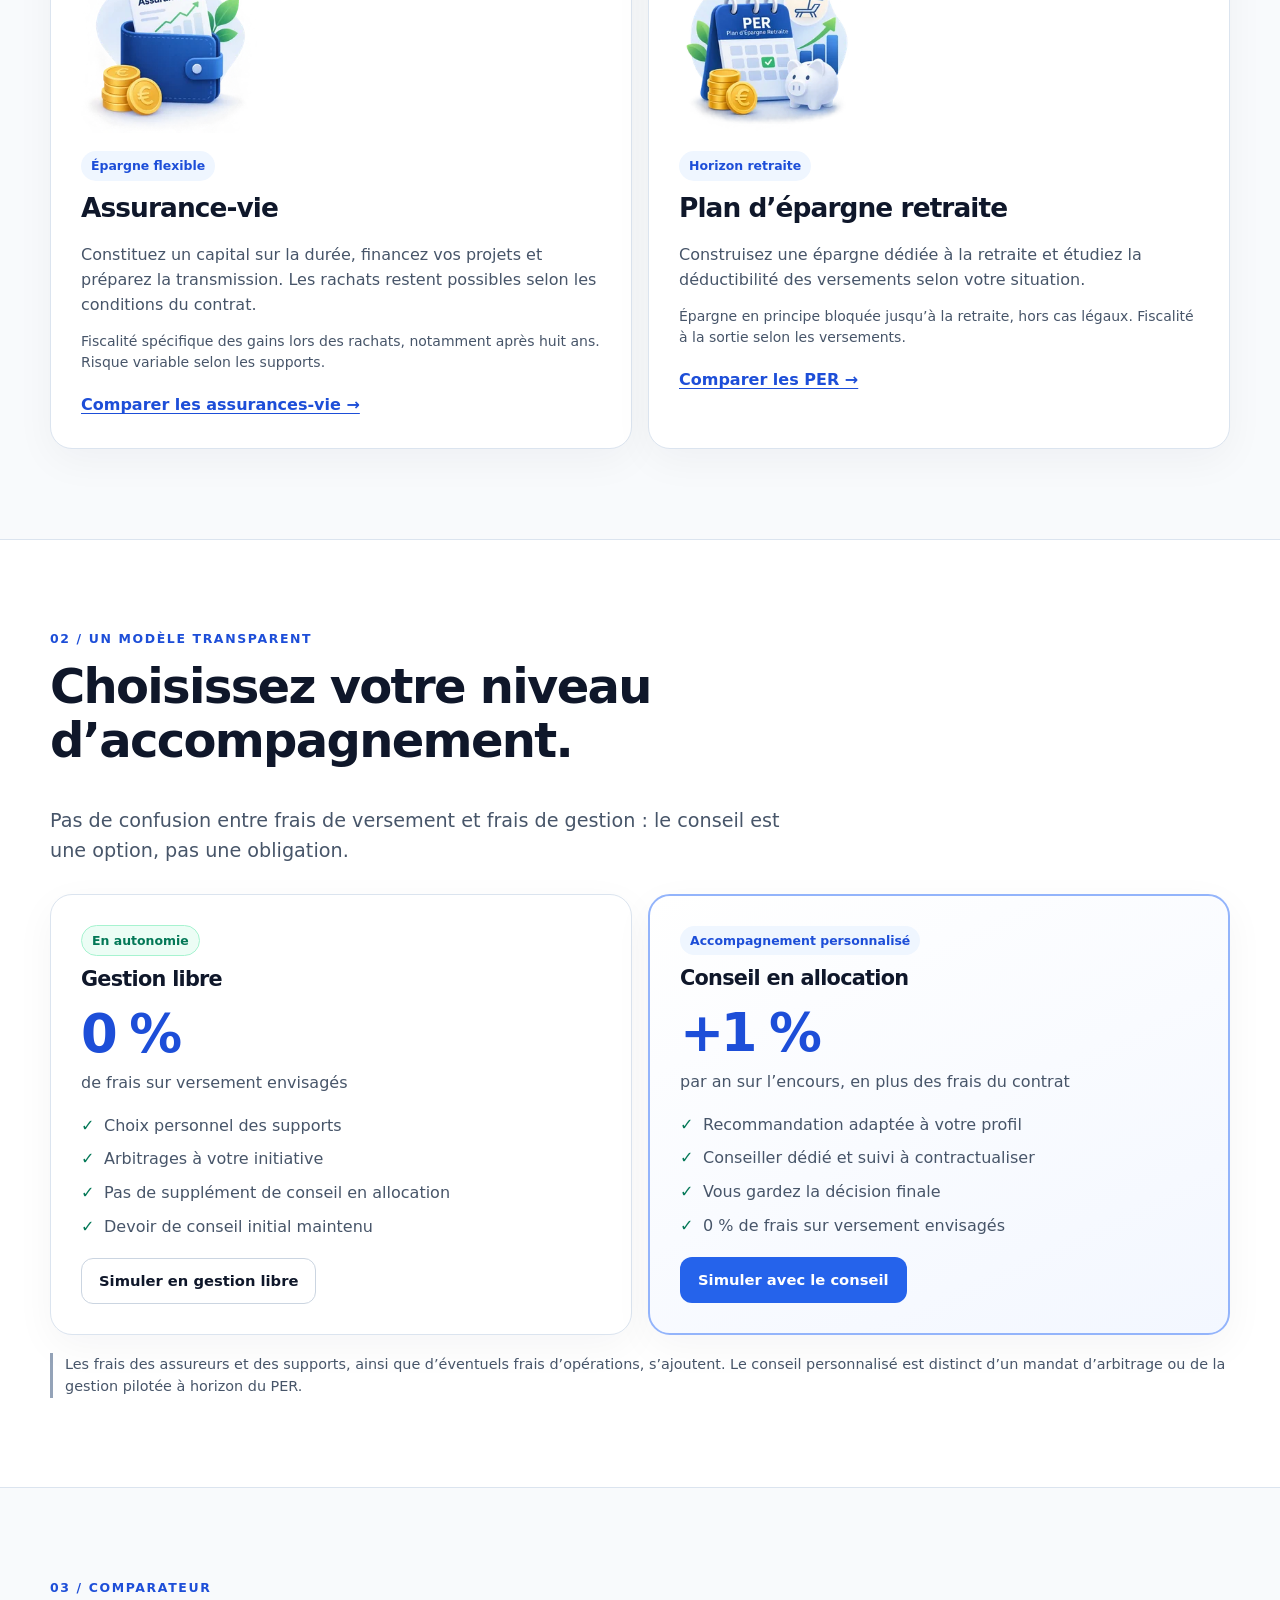
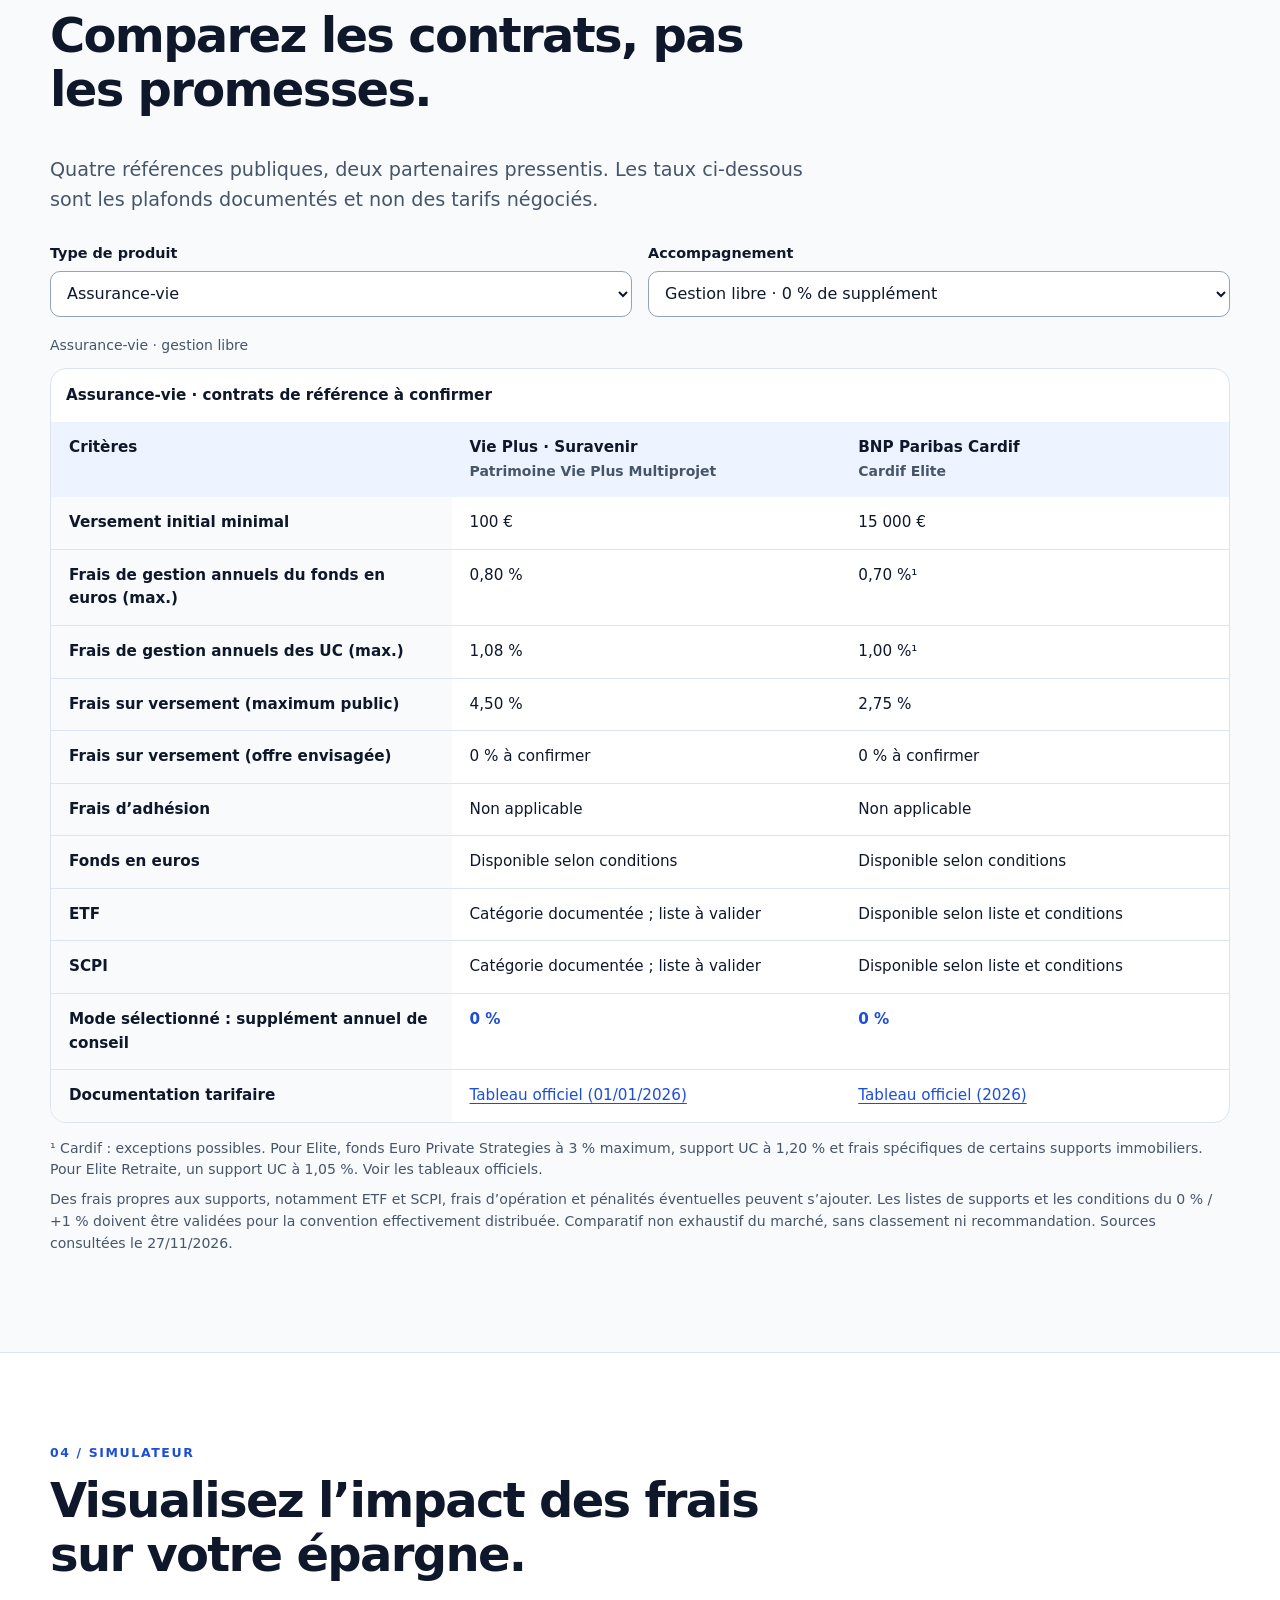
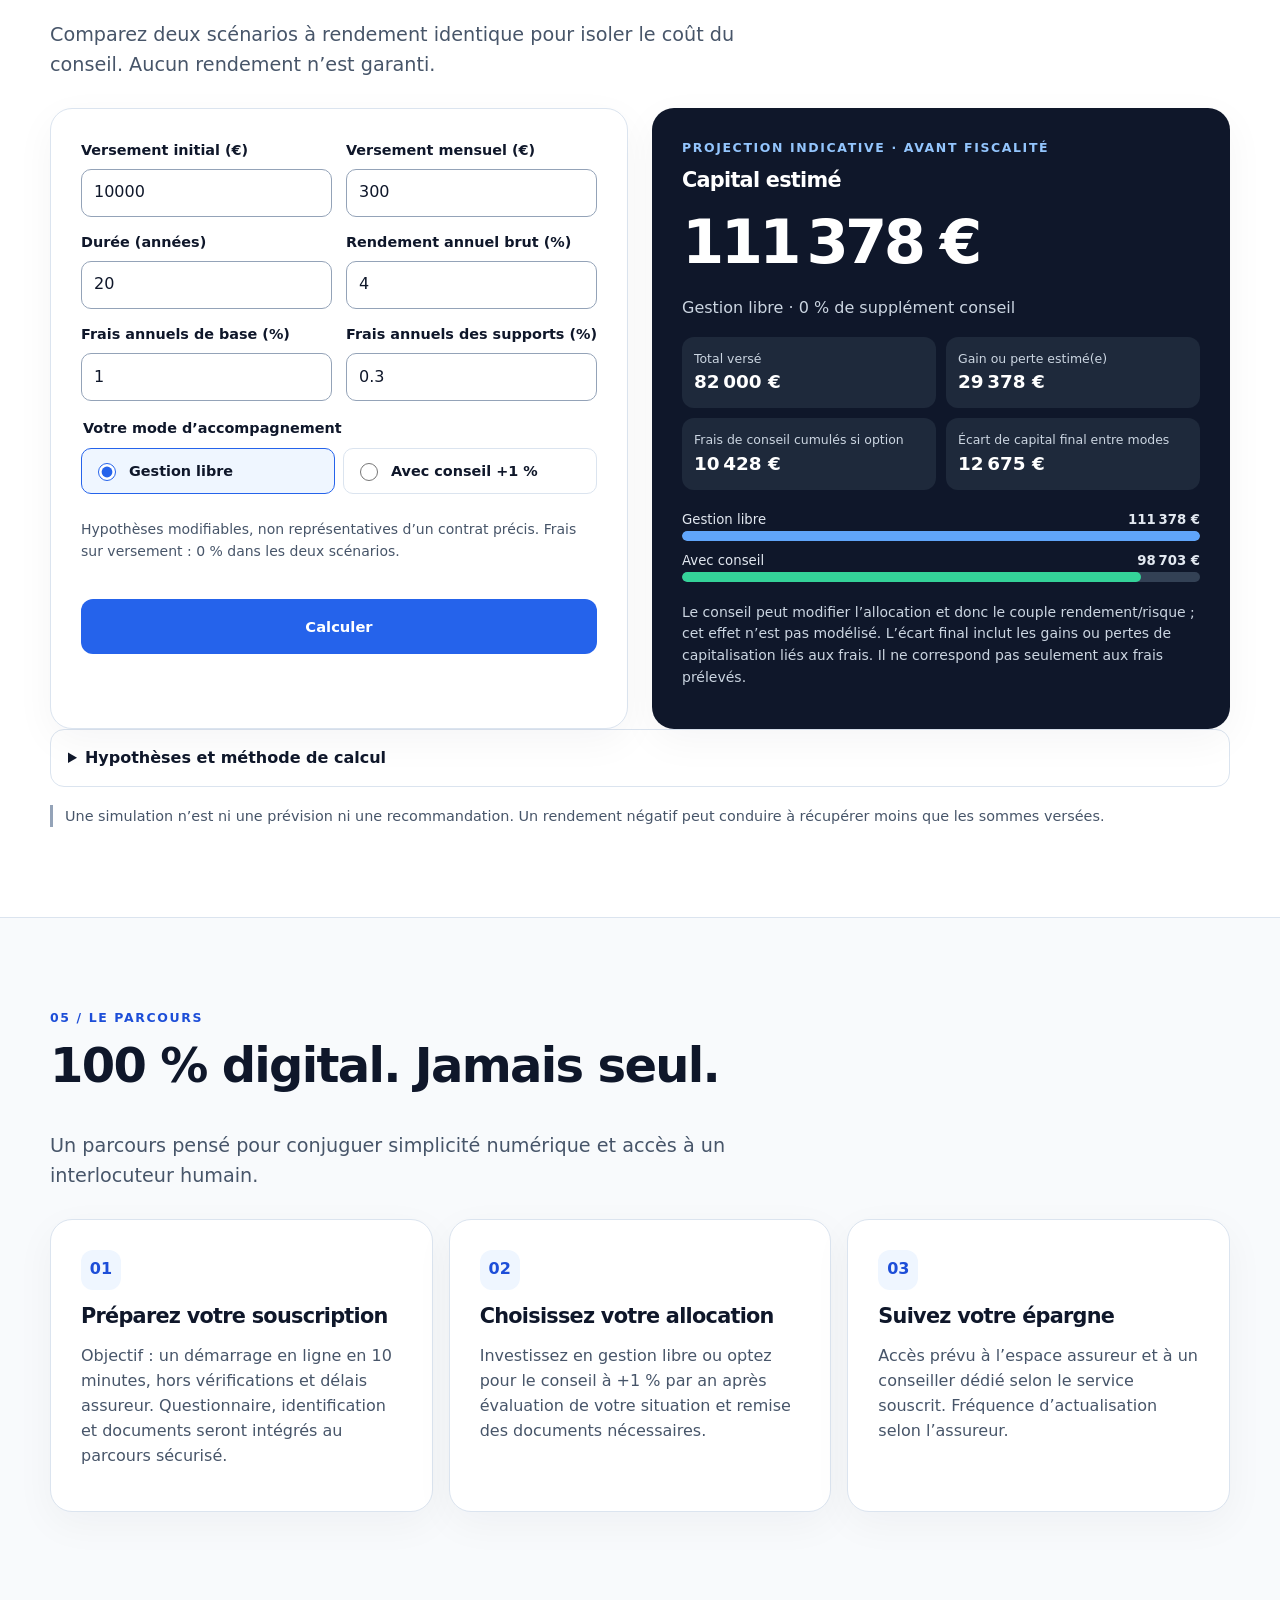
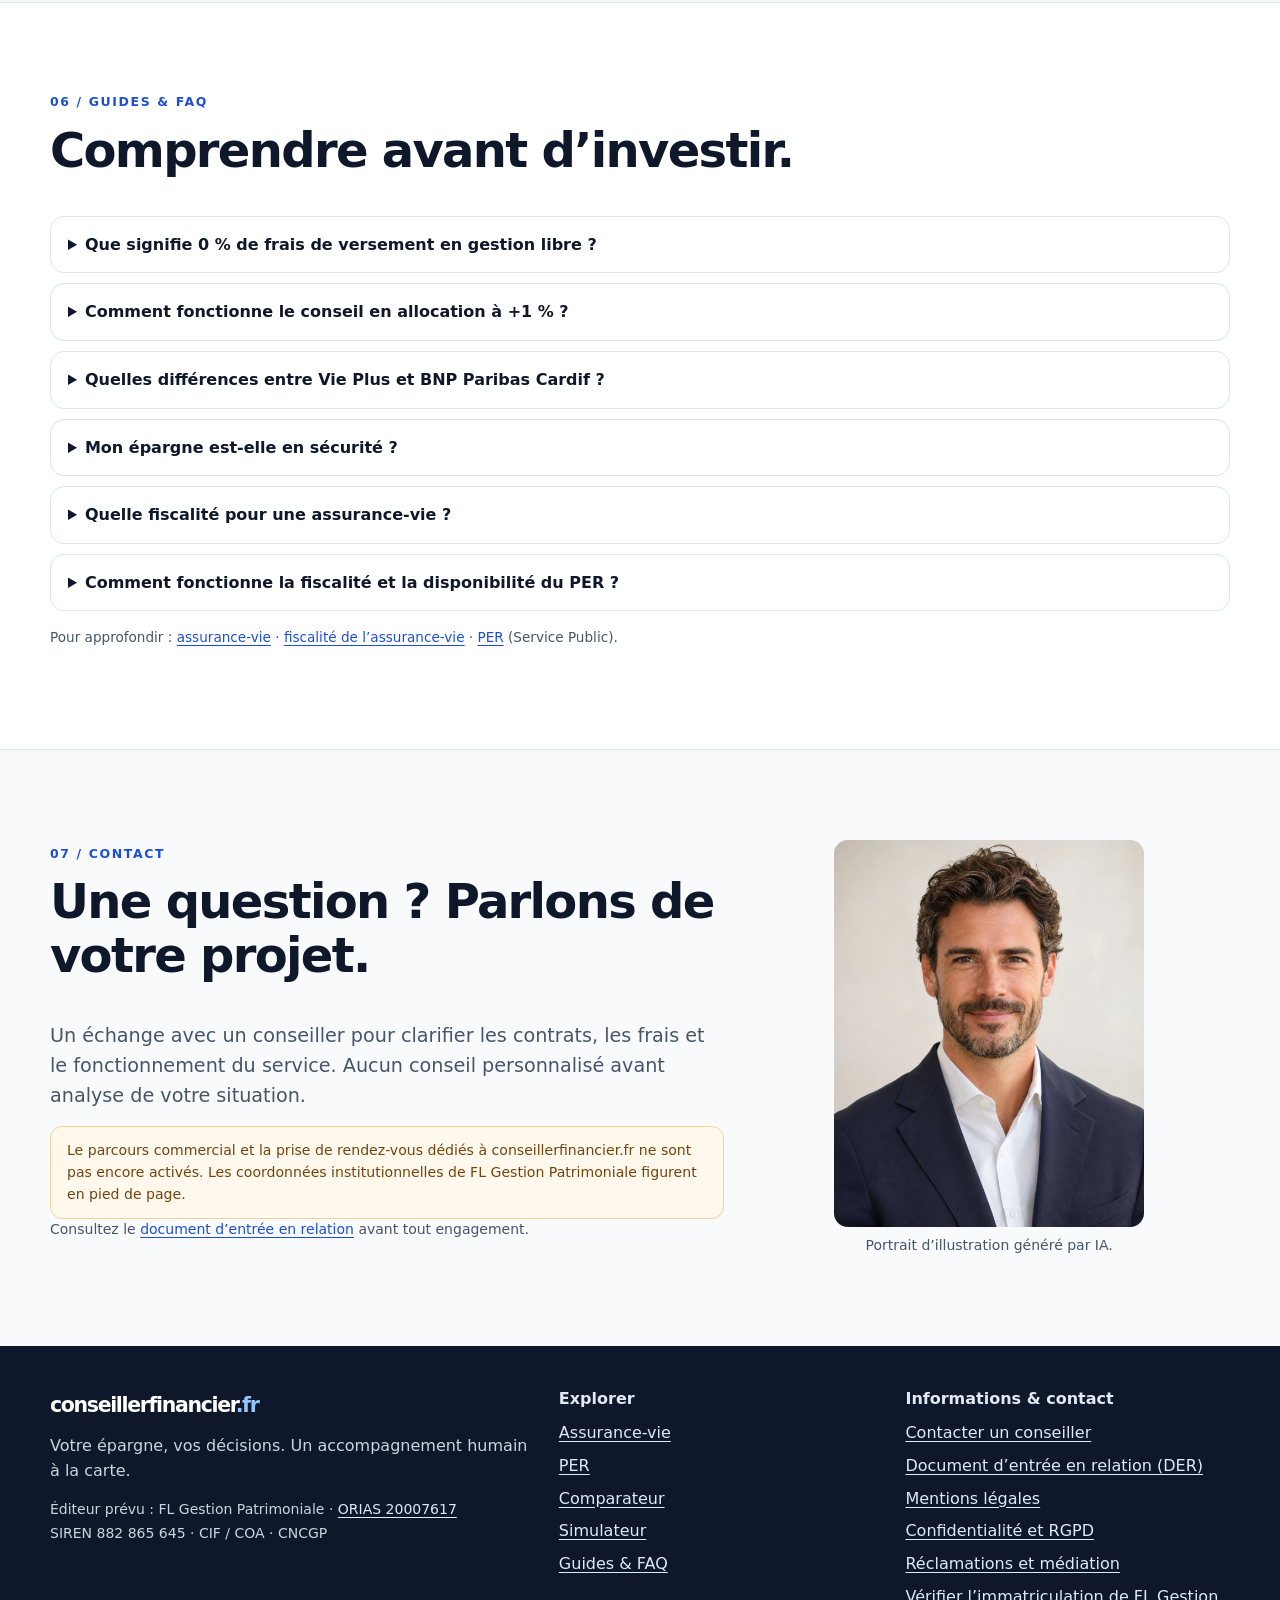
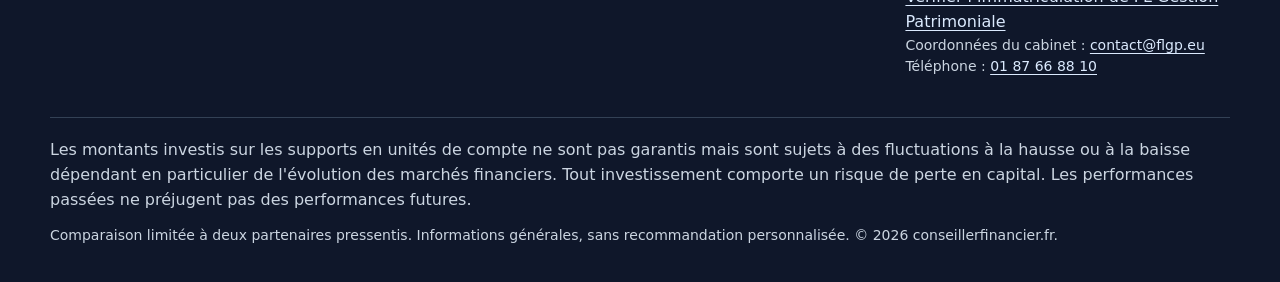
==== commit 0e456f7d: "Intégrer le portrait dans la section Contact" ====
--- a/index.html
+++ b/index.html
@@ -6,4 +6,4 @@
 <section class="section section-white" id="simulateur"><div class="wrap"><div class="section-head"><span class="eyebrow">04 / Simulateur</span><h2>Visualisez l’impact des frais sur votre épargne.</h2><p class="lead">Comparez deux scénarios à rendement identique pour isoler le coût du conseil. Aucun rendement n’est garanti.</p></div><div class="sim-grid"><form class="card inputs" id="simulation"><div class="input-grid"><div class="field"><label for="initial">Versement initial (€)</label><input id="initial" name="initial" type="number" min="0" max="100000000" step="1" value="10000" required></div><div class="field"><label for="monthly">Versement mensuel (€)</label><input id="monthly" name="monthly" type="number" min="0" max="1000000" step="1" value="300" required></div><div class="field"><label for="years">Durée (années)</label><input id="years" name="years" type="number" min="1" max="60" step="1" value="20" required></div><div class="field"><label for="return">Rendement annuel brut (%)</label><input id="return" name="return" type="number" min="-50" max="30" step="0.1" value="4" required></div><div class="field"><label for="base-fee">Frais annuels de base (%)</label><input id="base-fee" name="baseFee" type="number" min="0" max="10" step="0.01" value="1" required></div><div class="field"><label for="support-fee">Frais annuels des supports (%)</label><input id="support-fee" name="supportFee" type="number" min="0" max="10" step="0.01" value="0.3" required></div></div><fieldset><legend>Votre mode d’accompagnement</legend><div class="radio-options"><label><input type="radio" name="mode" value="free" checked> Gestion libre</label><label><input type="radio" name="mode" value="advised"> Avec conseil +1 %</label></div></fieldset><p class="small">Hypothèses modifiables, non représentatives d’un contrat précis. Frais sur versement : 0 % dans les deux scénarios.</p><button class="btn btn-primary" type="submit">Calculer</button><div class="error" id="sim-error" role="status"></div><noscript><p class="noscript">Le calcul nécessite JavaScript.</p></noscript></form><section class="card result" aria-labelledby="result-title"><span class="eyebrow">Projection indicative · avant fiscalité</span><h3 id="result-title">Capital estimé</h3><div aria-live="polite" aria-atomic="true"><span id="capital" class="result-total">—</span><p id="mode-label">Gestion libre</p><div class="result-grid"><div class="result-item"><span>Total versé</span><strong id="paid">—</strong></div><div class="result-item"><span>Gain ou perte estimé(e)</span><strong id="gain">—</strong></div><div class="result-item"><span>Frais de conseil cumulés si option</span><strong id="advice-cost">—</strong></div><div class="result-item"><span>Écart de capital final entre modes</span><strong id="delta">—</strong></div></div><div class="bars" aria-label="Comparaison des capitaux finaux"><div><div class="bar-label"><span>Gestion libre</span><strong id="free-value">—</strong></div><div class="track" aria-hidden="true"><span id="free-bar"></span></div></div><div><div class="bar-label"><span>Avec conseil</span><strong id="advised-value">—</strong></div><div class="track alt" aria-hidden="true"><span id="advised-bar"></span></div></div></div></div><p class="small">Le conseil peut modifier l’allocation et donc le couple rendement/risque ; cet effet n’est pas modélisé. L’écart final inclut les gains ou pertes de capitalisation liés aux frais. Il ne correspond pas seulement aux frais prélevés.</p></section></div><details><summary>Hypothèses et méthode de calcul</summary><p>Le rendement brut est annualisé puis converti en taux mensuel composé. Les frais de base et des supports sont appliqués au capital après rendement, via leurs facteurs mensuels équivalents. Le supplément de conseil de 1 % est appliqué ensuite sur l’encours restant. Le versement régulier intervient en fin de mois. Les frais de conseil cumulés additionnent les prélèvements mensuels simulés ; le résultat est nominal, sans fiscalité, inflation, frais ponctuels, droits d’adhésion ni mouvements de marché. Cette convention de calcul n’est pas le calendrier de prélèvement d’un assureur.</p></details><p class="risk">Une simulation n’est ni une prévision ni une recommandation. Un rendement négatif peut conduire à récupérer moins que les sommes versées.</p></div></section>
 <section class="section" id="parcours"><div class="wrap"><div class="section-head"><span class="eyebrow">05 / Le parcours</span><h2>100 % digital. Jamais seul.</h2><p class="lead">Un parcours pensé pour conjuguer simplicité numérique et accès à un interlocuteur humain.</p></div><div class="steps"><article class="card"><div class="step-number">01</div><h3>Préparez votre souscription</h3><p>Objectif : un démarrage en ligne en 10 minutes, hors vérifications et délais assureur. Questionnaire, identification et documents seront intégrés au parcours sécurisé.</p></article><article class="card"><div class="step-number">02</div><h3>Choisissez votre allocation</h3><p>Investissez en gestion libre ou optez pour le conseil à +1 % par an après évaluation de votre situation et remise des documents nécessaires.</p></article><article class="card"><div class="step-number">03</div><h3>Suivez votre épargne</h3><p>Accès prévu à l’espace assureur et à un conseiller dédié selon le service souscrit. Fréquence d’actualisation selon l’assureur.</p></article></div></div></section>
 <section class="section section-white" id="guides"><div class="wrap"><div class="section-head"><span class="eyebrow">06 / Guides &amp; FAQ</span><h2>Comprendre avant d’investir.</h2></div><div class="faq-list" id="faq"><details><summary>Que signifie 0 % de frais de versement en gestion libre ?</summary><p>Le modèle commercial prévoit de ne pas prélever de frais contractuels sur les versements initiaux ou réguliers, sous réserve de validation des conventions de distribution. Vous choisissez vos supports et validez vos arbitrages. Les frais annuels du contrat, les frais propres aux supports et les éventuels frais d’opération restent applicables. Le devoir de conseil du distributeur lors de la souscription demeure.</p></details><details><summary>Comment fonctionne le conseil en allocation à +1 % ?</summary><p>L’option envisagée ajoute un point de pourcentage de frais de gestion par an sur l’encours concerné. À encours constant de 10 000 €, cela représente 100 € par an à titre indicatif. Le conseiller établit une recommandation personnalisée après analyse de votre situation, de votre horizon, de votre capacité à subir des pertes et de vos préférences. Vous restez décisionnaire : il ne s’agit pas d’un mandat de gestion. Le périmètre, la fréquence du suivi et les modalités de prélèvement doivent être convenus par écrit.</p></details><details><summary>Quelles différences entre Vie Plus et BNP Paribas Cardif ?</summary><p>Vie Plus est la filière de distribution de Suravenir dédiée aux professionnels du patrimoine. BNP Paribas Cardif propose notamment la gamme Elite, portée par Cardif Assurance Vie ou Cardif Retraite selon le produit. Les différences portent sur les frais, le minimum de souscription, les supports, les conditions d’accès aux fonds en euros et les services. Le comparateur présente quatre contrats de référence ; les tarifs négociés et la sélection finale restent à confirmer.</p></details><details><summary>Mon épargne est-elle en sécurité ?</summary><p>Le contrat est porté par l’assureur, qui enregistre les versements et les opérations. Les fonds en euros comportent une garantie définie par les conditions du contrat, qui peut être diminuée des frais de gestion. Les unités de compte, notamment ETF et SCPI, ne garantissent pas le capital et peuvent perdre de la valeur. La réglementation et le contrôle prudentiel ne constituent pas une garantie de performance ni une protection contre les pertes de marché.</p></details><details><summary>Quelle fiscalité pour une assurance-vie ?</summary><p>Lors d’un rachat, seule la fraction correspondant aux gains est en principe imposable à l’impôt sur le revenu. Après huit ans, un abattement annuel sur les gains retirés peut s’appliquer : 4 600 € pour une personne seule ou 9 200 € pour un couple soumis à imposition commune. Les prélèvements sociaux restent dus selon les règles applicables. Le traitement dépend notamment de la date des versements, de l’ancienneté du contrat et de la situation fiscale.</p></details><details><summary>Comment fonctionne la fiscalité et la disponibilité du PER ?</summary><p>Les versements volontaires peuvent être déductibles du revenu imposable dans les limites légales, sous réserve des conditions applicables ; il est aussi possible de renoncer à la déduction. L’épargne est en principe immobilisée jusqu’à la retraite, sauf cas légaux de déblocage anticipé, dont l’acquisition de la résidence principale pour certains compartiments. La fiscalité à la sortie dépend de l’origine des sommes, de la déduction à l’entrée et du mode de sortie.</p></details></div><p class="sources" style="margin-top:16px">Pour approfondir : <a href="https://www.service-public.gouv.fr/particuliers/vosdroits/F15274">assurance-vie</a> · <a href="https://www.service-public.gouv.fr/particuliers/vosdroits/F22414">fiscalité de l’assurance-vie</a> · <a href="https://www.service-public.gouv.fr/particuliers/vosdroits/F36526/0">PER</a> (Service Public).</p></div></section>
-<section class="section" id="contact"><div class="wrap contact-grid"><div><span class="eyebrow">07 / Contact</span><h2>Une question ? Parlons de votre projet.</h2><p class="lead">Un échange avec un conseiller pour clarifier les contrats, les frais et le fonctionnement du service. Aucun conseil personnalisé avant analyse de votre situation.</p><div class="notice" id="contact-pending"><p>Le parcours commercial et la prise de rendez-vous dédiés à conseillerfinancier.fr ne sont pas encore activés. Les coordonnées institutionnelles de FL Gestion Patrimoniale figurent en pied de page.</p></div><div class="actions" id="contact-actions" hidden><a class="btn btn-primary" id="booking-link" hidden>Prendre rendez-vous</a><a class="btn btn-secondary" id="email-link" hidden>Envoyer un email</a><a class="btn btn-secondary" id="phone-link" hidden>Appeler</a></div><p class="small">Consultez le <a href="der.html">document d’entrée en relation</a> avant tout engagement.</p></div><div class="placeholder"><span class="placeholder-description">Portrait réel du conseiller : tenue professionnelle, cadrage buste, regard caméra, fond lumineux et neutre.</span><span class="placeholder-format">En attente de l'image au format [WebP/AVIF - 640x800px - Ratio 4:5]</span></div></div></section></main><footer class="footer"><div class="wrap"><div class="footer-grid"><div><a class="brand" href="index.html">conseillerfinancier<span>.fr</span></a><p>Votre épargne, vos décisions. Un accompagnement humain à la carte.</p><small>Éditeur prévu : FL Gestion Patrimoniale · <a href="https://www.orias.fr/home/showIntermediaire/882865645" target="_blank" rel="noopener noreferrer">ORIAS 20007617</a><br>SIREN 882 865 645 · CIF / COA · CNCGP</small></div><div><h2>Explorer</h2><nav class="footer-links" aria-label="Plan du site"><a href="index.html#assurance-vie">Assurance-vie</a><a href="index.html#per">PER</a><a href="index.html#comparateur">Comparateur</a><a href="index.html#simulateur">Simulateur</a><a href="index.html#guides">Guides &amp; FAQ</a></nav></div><div><h2>Informations &amp; contact</h2><nav class="footer-links" aria-label="Informations réglementaires"><a href="index.html#contact">Contacter un conseiller</a><a href="der.html">Document d’entrée en relation (DER)</a><a href="mentions-legales.html">Mentions légales</a><a href="mentions-legales.html#confidentialite">Confidentialité et RGPD</a><a href="der.html#reclamations">Réclamations et médiation</a><a href="https://www.orias.fr/home/showIntermediaire/882865645" target="_blank" rel="noopener noreferrer">Vérifier l’immatriculation de FL Gestion Patrimoniale</a></nav><p class="small">Coordonnées du cabinet : <a href="mailto:contact@flgp.eu">contact@flgp.eu</a><br>Téléphone : <a href="tel:+33187668810">01 87 66 88 10</a></p></div></div><div class="footer-risk"><p>Les montants investis sur les supports en unités de compte ne sont pas garantis mais sont sujets à des fluctuations à la hausse ou à la baisse dépendant en particulier de l'évolution des marchés financiers. Tout investissement comporte un risque de perte en capital. Les performances passées ne préjugent pas des performances futures.</p><p class="small">Comparaison limitée à deux partenaires pressentis. Informations générales, sans recommandation personnalisée. © 2026 conseillerfinancier.fr.</p></div></div></footer></body></html>+<section class="section" id="contact"><div class="wrap contact-grid"><div><span class="eyebrow">07 / Contact</span><h2>Une question ? Parlons de votre projet.</h2><p class="lead">Un échange avec un conseiller pour clarifier les contrats, les frais et le fonctionnement du service. Aucun conseil personnalisé avant analyse de votre situation.</p><div class="notice" id="contact-pending"><p>Le parcours commercial et la prise de rendez-vous dédiés à conseillerfinancier.fr ne sont pas encore activés. Les coordonnées institutionnelles de FL Gestion Patrimoniale figurent en pied de page.</p></div><div class="actions" id="contact-actions" hidden><a class="btn btn-primary" id="booking-link" hidden>Prendre rendez-vous</a><a class="btn btn-secondary" id="email-link" hidden>Envoyer un email</a><a class="btn btn-secondary" id="phone-link" hidden>Appeler</a></div><p class="small">Consultez le <a href="der.html">document d’entrée en relation</a> avant tout engagement.</p></div><figure class="contact-portrait"><img class="site-visual portrait-visual" src="images/portrait.webp" width="1122" height="1402" alt="Portrait professionnel illustratif" loading="lazy" decoding="async"><figcaption class="small">Portrait d’illustration généré par IA.</figcaption></figure></div></section></main><footer class="footer"><div class="wrap"><div class="footer-grid"><div><a class="brand" href="index.html">conseillerfinancier<span>.fr</span></a><p>Votre épargne, vos décisions. Un accompagnement humain à la carte.</p><small>Éditeur prévu : FL Gestion Patrimoniale · <a href="https://www.orias.fr/home/showIntermediaire/882865645" target="_blank" rel="noopener noreferrer">ORIAS 20007617</a><br>SIREN 882 865 645 · CIF / COA · CNCGP</small></div><div><h2>Explorer</h2><nav class="footer-links" aria-label="Plan du site"><a href="index.html#assurance-vie">Assurance-vie</a><a href="index.html#per">PER</a><a href="index.html#comparateur">Comparateur</a><a href="index.html#simulateur">Simulateur</a><a href="index.html#guides">Guides &amp; FAQ</a></nav></div><div><h2>Informations &amp; contact</h2><nav class="footer-links" aria-label="Informations réglementaires"><a href="index.html#contact">Contacter un conseiller</a><a href="der.html">Document d’entrée en relation (DER)</a><a href="mentions-legales.html">Mentions légales</a><a href="mentions-legales.html#confidentialite">Confidentialité et RGPD</a><a href="der.html#reclamations">Réclamations et médiation</a><a href="https://www.orias.fr/home/showIntermediaire/882865645" target="_blank" rel="noopener noreferrer">Vérifier l’immatriculation de FL Gestion Patrimoniale</a></nav><p class="small">Coordonnées du cabinet : <a href="mailto:contact@flgp.eu">contact@flgp.eu</a><br>Téléphone : <a href="tel:+33187668810">01 87 66 88 10</a></p></div></div><div class="footer-risk"><p>Les montants investis sur les supports en unités de compte ne sont pas garantis mais sont sujets à des fluctuations à la hausse ou à la baisse dépendant en particulier de l'évolution des marchés financiers. Tout investissement comporte un risque de perte en capital. Les performances passées ne préjugent pas des performances futures.</p><p class="small">Comparaison limitée à deux partenaires pressentis. Informations générales, sans recommandation personnalisée. © 2026 conseillerfinancier.fr.</p></div></div></footer></body></html>
--- a/assets/styles.css
+++ b/assets/styles.css
@@ -10,3 +10,5 @@
 @media(max-width:480px){.trust-grid{grid-template-columns:1fr}.trust-item .placeholder{max-width:340px}}
 
 .site-visual{display:block;width:100%;height:auto;object-fit:contain}.hero-visual{aspect-ratio:4/3;border-radius:14px}.product-visual{aspect-ratio:1/1;max-width:176px;margin-bottom:18px}
+
+.contact-portrait{width:100%;max-width:310px;justify-self:center;margin:0}.portrait-visual{aspect-ratio:4/5;object-fit:contain;border-radius:14px}.contact-portrait figcaption{margin-top:8px;text-align:center}
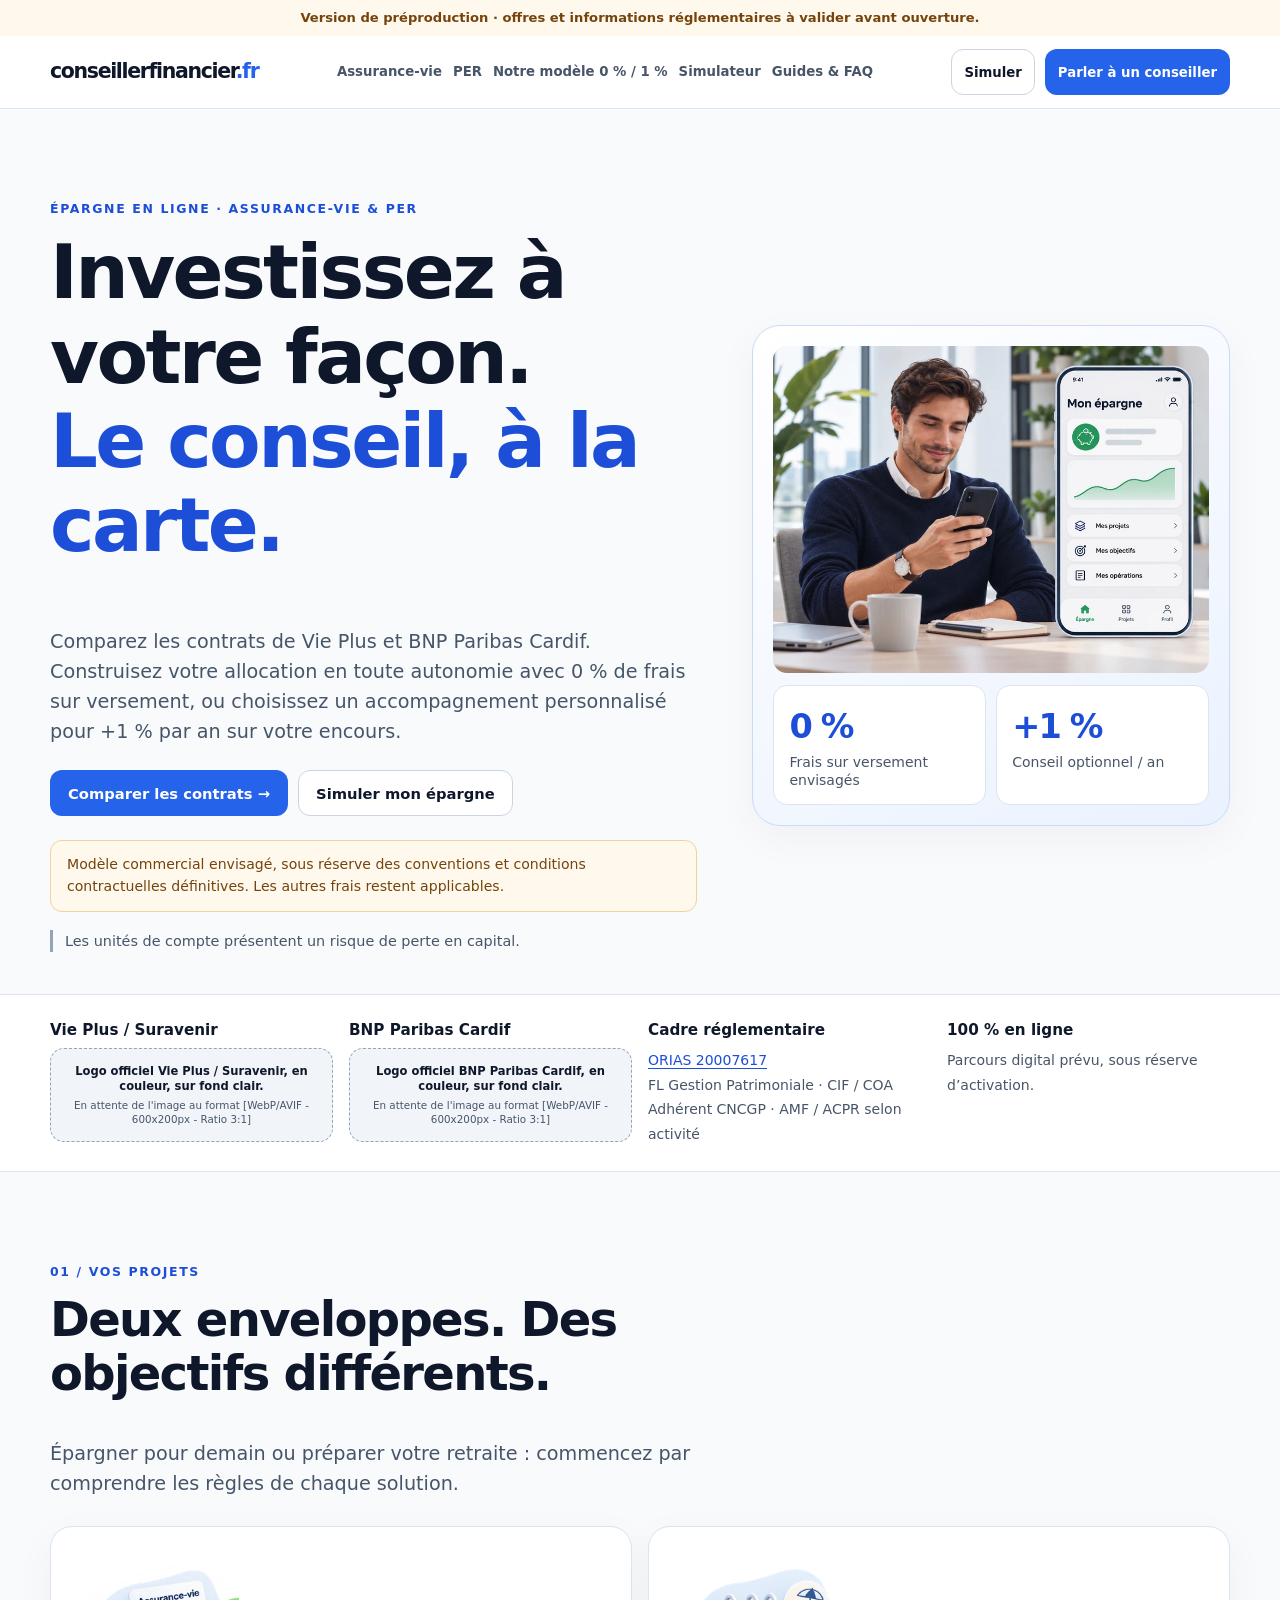
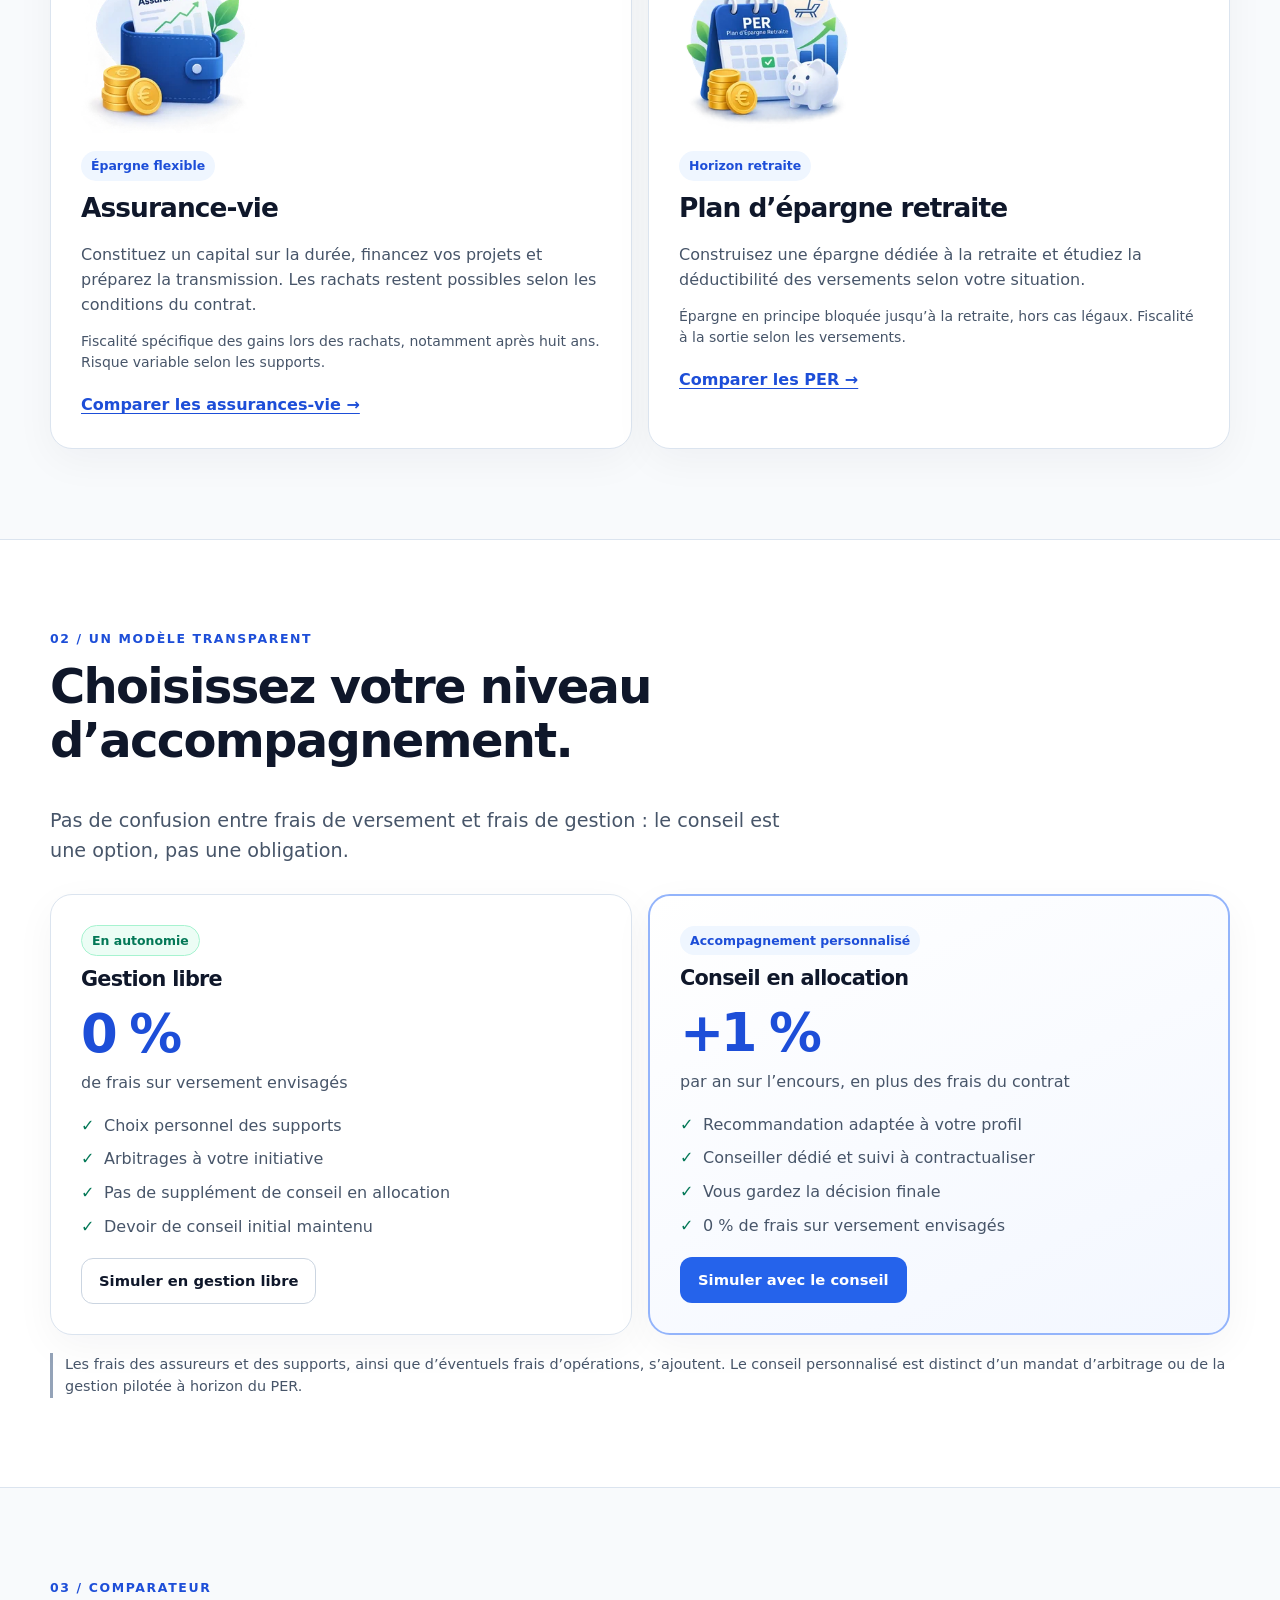
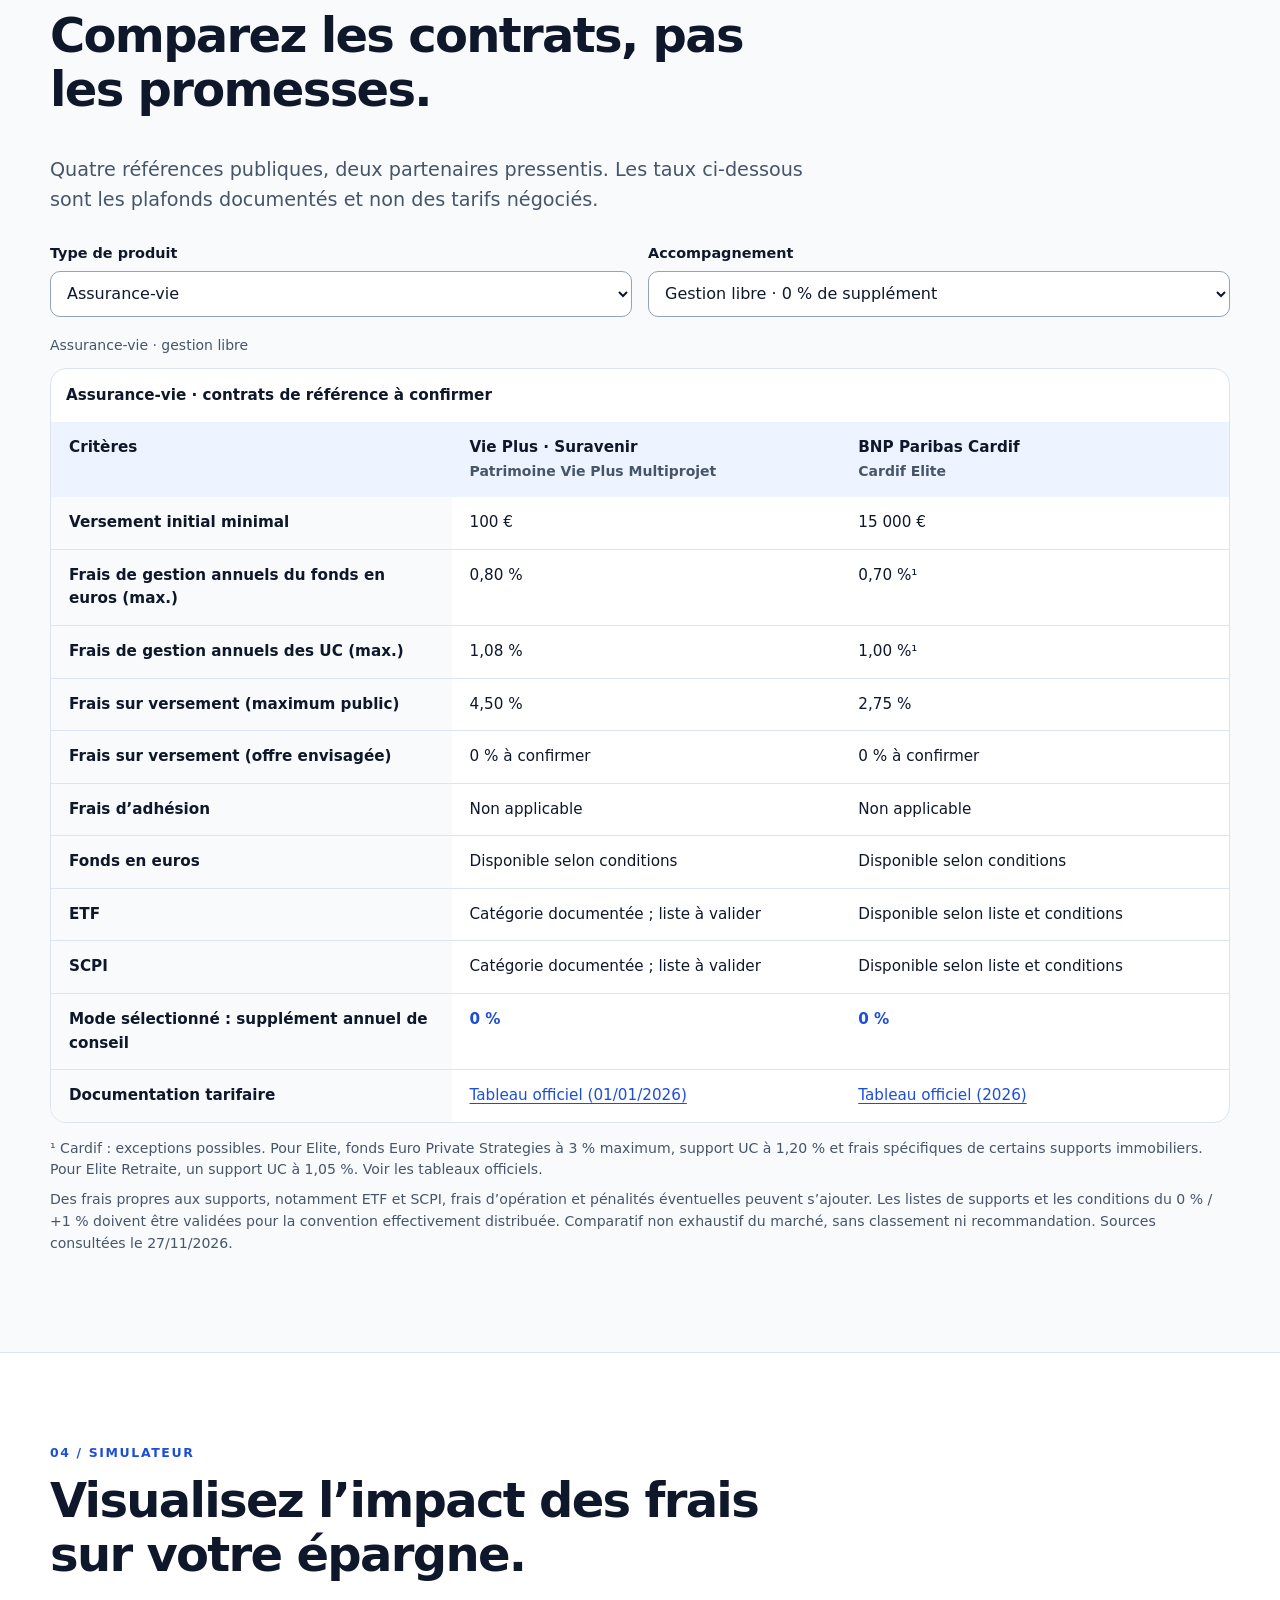
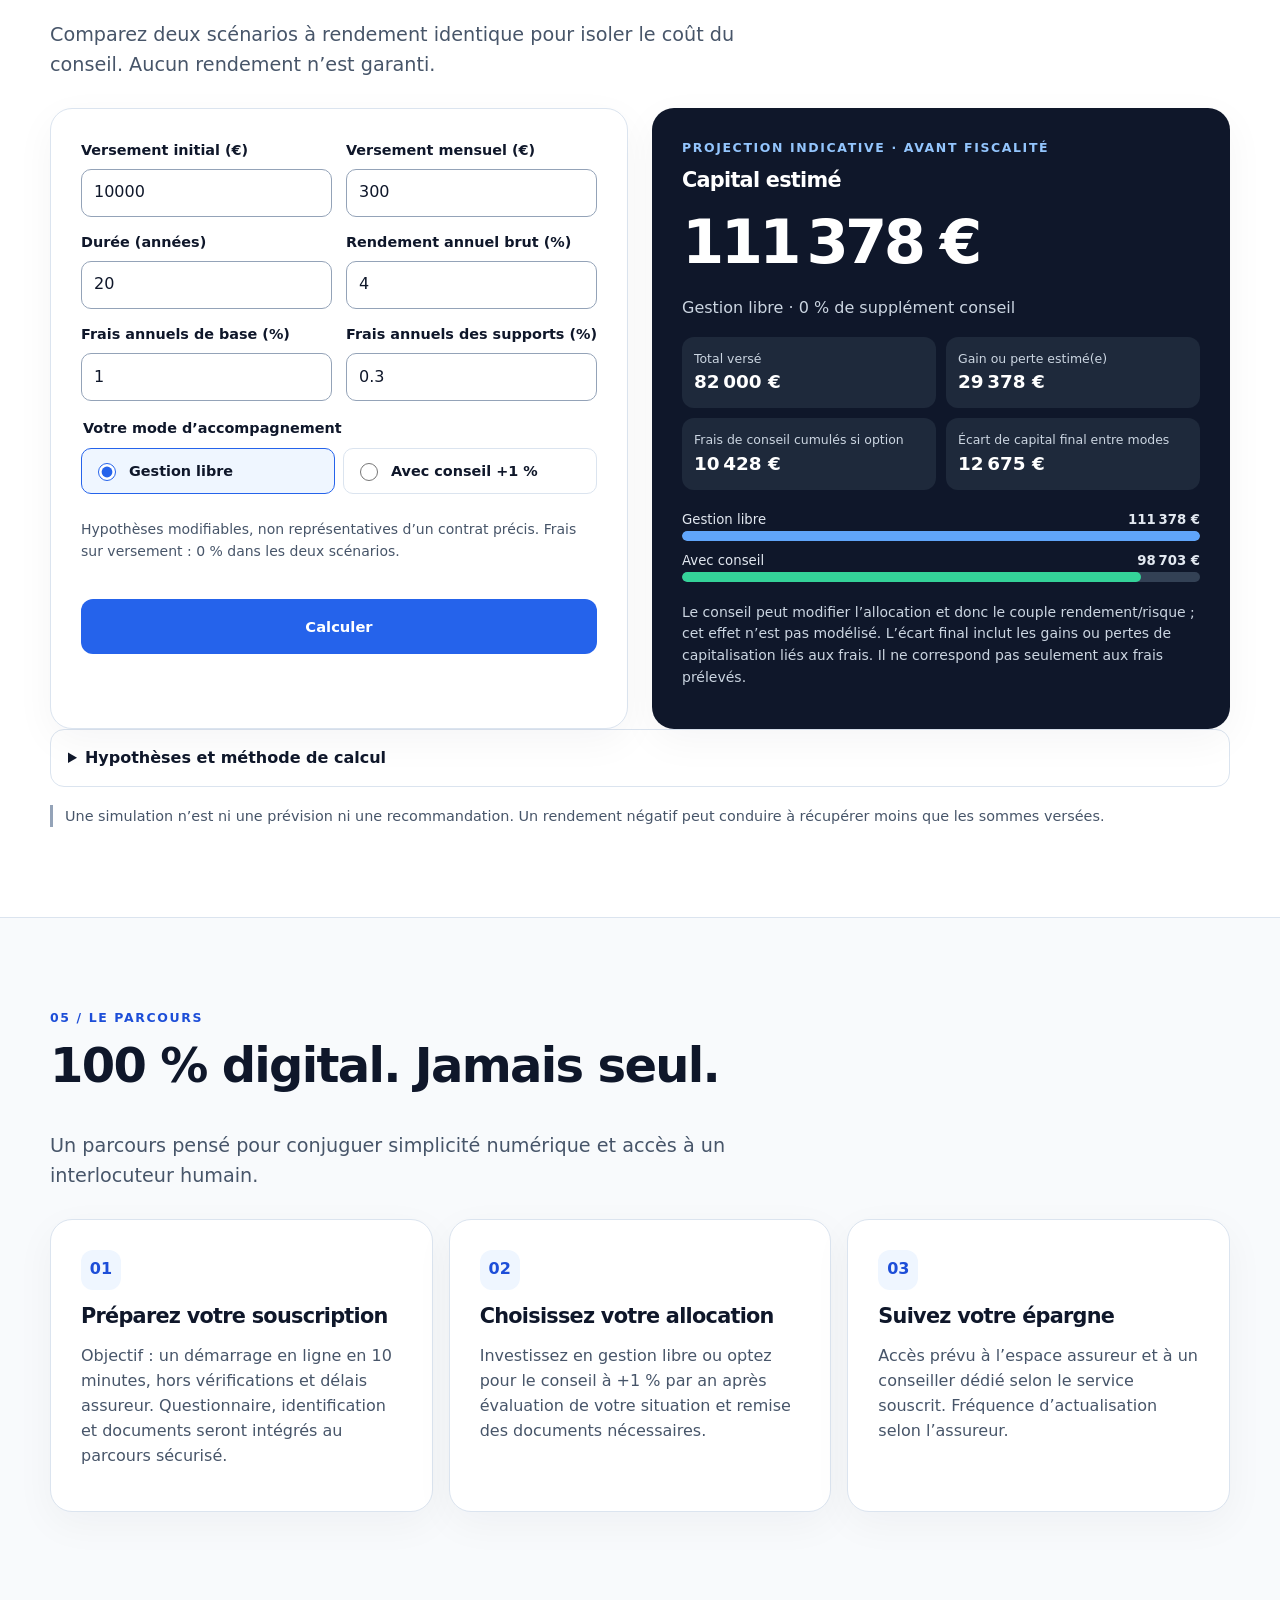
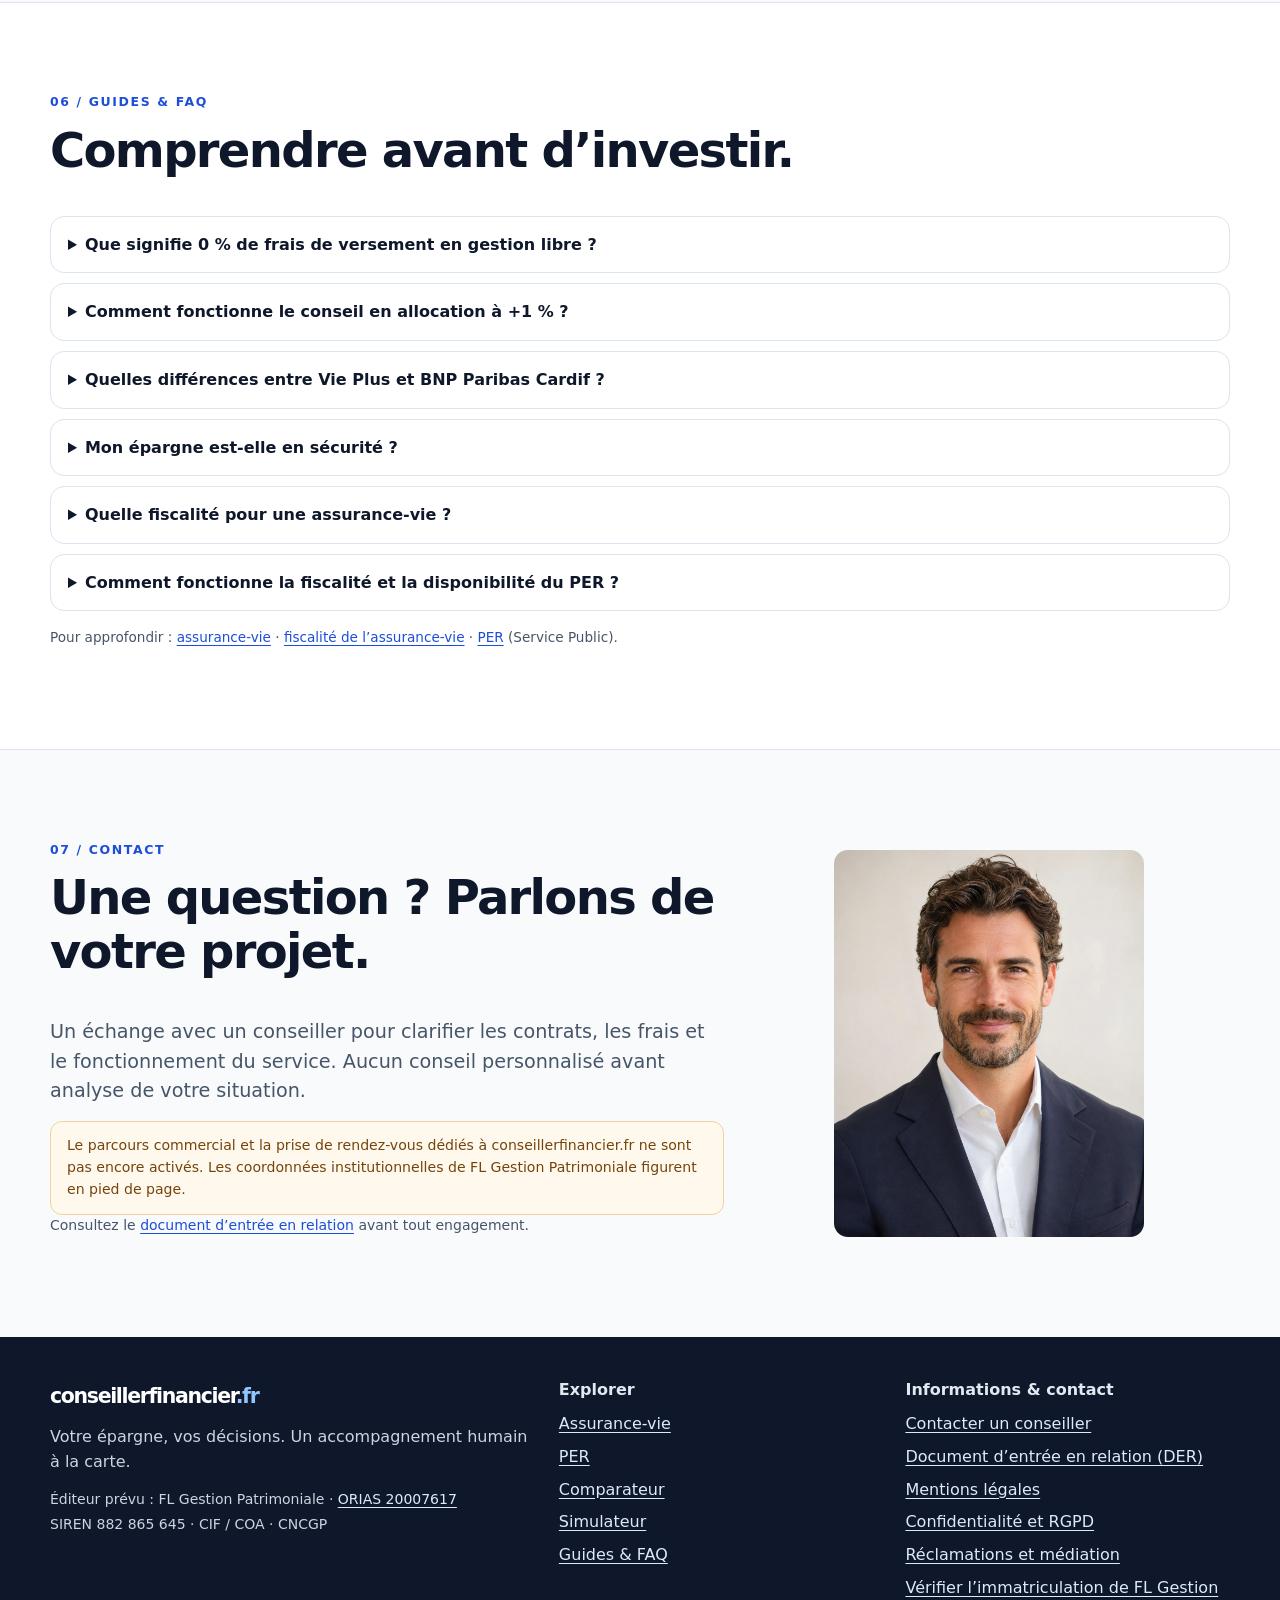
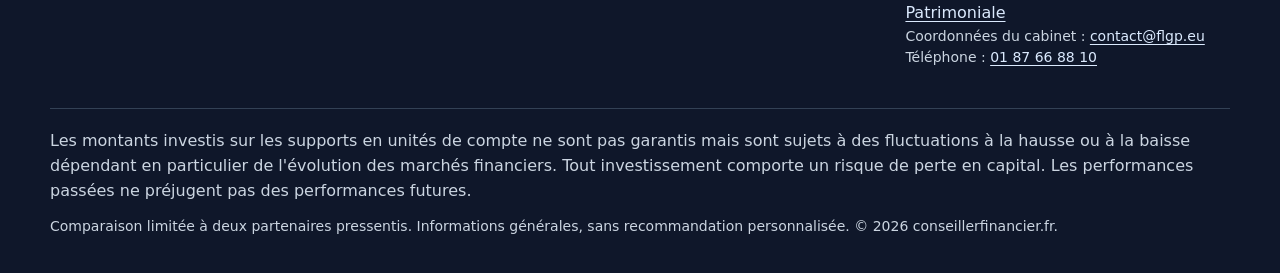
==== commit 2d4abc57: "Supprimer la légende du portrait" ====
--- a/index.html
+++ b/index.html
@@ -6,4 +6,4 @@
 <section class="section section-white" id="simulateur"><div class="wrap"><div class="section-head"><span class="eyebrow">04 / Simulateur</span><h2>Visualisez l’impact des frais sur votre épargne.</h2><p class="lead">Comparez deux scénarios à rendement identique pour isoler le coût du conseil. Aucun rendement n’est garanti.</p></div><div class="sim-grid"><form class="card inputs" id="simulation"><div class="input-grid"><div class="field"><label for="initial">Versement initial (€)</label><input id="initial" name="initial" type="number" min="0" max="100000000" step="1" value="10000" required></div><div class="field"><label for="monthly">Versement mensuel (€)</label><input id="monthly" name="monthly" type="number" min="0" max="1000000" step="1" value="300" required></div><div class="field"><label for="years">Durée (années)</label><input id="years" name="years" type="number" min="1" max="60" step="1" value="20" required></div><div class="field"><label for="return">Rendement annuel brut (%)</label><input id="return" name="return" type="number" min="-50" max="30" step="0.1" value="4" required></div><div class="field"><label for="base-fee">Frais annuels de base (%)</label><input id="base-fee" name="baseFee" type="number" min="0" max="10" step="0.01" value="1" required></div><div class="field"><label for="support-fee">Frais annuels des supports (%)</label><input id="support-fee" name="supportFee" type="number" min="0" max="10" step="0.01" value="0.3" required></div></div><fieldset><legend>Votre mode d’accompagnement</legend><div class="radio-options"><label><input type="radio" name="mode" value="free" checked> Gestion libre</label><label><input type="radio" name="mode" value="advised"> Avec conseil +1 %</label></div></fieldset><p class="small">Hypothèses modifiables, non représentatives d’un contrat précis. Frais sur versement : 0 % dans les deux scénarios.</p><button class="btn btn-primary" type="submit">Calculer</button><div class="error" id="sim-error" role="status"></div><noscript><p class="noscript">Le calcul nécessite JavaScript.</p></noscript></form><section class="card result" aria-labelledby="result-title"><span class="eyebrow">Projection indicative · avant fiscalité</span><h3 id="result-title">Capital estimé</h3><div aria-live="polite" aria-atomic="true"><span id="capital" class="result-total">—</span><p id="mode-label">Gestion libre</p><div class="result-grid"><div class="result-item"><span>Total versé</span><strong id="paid">—</strong></div><div class="result-item"><span>Gain ou perte estimé(e)</span><strong id="gain">—</strong></div><div class="result-item"><span>Frais de conseil cumulés si option</span><strong id="advice-cost">—</strong></div><div class="result-item"><span>Écart de capital final entre modes</span><strong id="delta">—</strong></div></div><div class="bars" aria-label="Comparaison des capitaux finaux"><div><div class="bar-label"><span>Gestion libre</span><strong id="free-value">—</strong></div><div class="track" aria-hidden="true"><span id="free-bar"></span></div></div><div><div class="bar-label"><span>Avec conseil</span><strong id="advised-value">—</strong></div><div class="track alt" aria-hidden="true"><span id="advised-bar"></span></div></div></div></div><p class="small">Le conseil peut modifier l’allocation et donc le couple rendement/risque ; cet effet n’est pas modélisé. L’écart final inclut les gains ou pertes de capitalisation liés aux frais. Il ne correspond pas seulement aux frais prélevés.</p></section></div><details><summary>Hypothèses et méthode de calcul</summary><p>Le rendement brut est annualisé puis converti en taux mensuel composé. Les frais de base et des supports sont appliqués au capital après rendement, via leurs facteurs mensuels équivalents. Le supplément de conseil de 1 % est appliqué ensuite sur l’encours restant. Le versement régulier intervient en fin de mois. Les frais de conseil cumulés additionnent les prélèvements mensuels simulés ; le résultat est nominal, sans fiscalité, inflation, frais ponctuels, droits d’adhésion ni mouvements de marché. Cette convention de calcul n’est pas le calendrier de prélèvement d’un assureur.</p></details><p class="risk">Une simulation n’est ni une prévision ni une recommandation. Un rendement négatif peut conduire à récupérer moins que les sommes versées.</p></div></section>
 <section class="section" id="parcours"><div class="wrap"><div class="section-head"><span class="eyebrow">05 / Le parcours</span><h2>100 % digital. Jamais seul.</h2><p class="lead">Un parcours pensé pour conjuguer simplicité numérique et accès à un interlocuteur humain.</p></div><div class="steps"><article class="card"><div class="step-number">01</div><h3>Préparez votre souscription</h3><p>Objectif : un démarrage en ligne en 10 minutes, hors vérifications et délais assureur. Questionnaire, identification et documents seront intégrés au parcours sécurisé.</p></article><article class="card"><div class="step-number">02</div><h3>Choisissez votre allocation</h3><p>Investissez en gestion libre ou optez pour le conseil à +1 % par an après évaluation de votre situation et remise des documents nécessaires.</p></article><article class="card"><div class="step-number">03</div><h3>Suivez votre épargne</h3><p>Accès prévu à l’espace assureur et à un conseiller dédié selon le service souscrit. Fréquence d’actualisation selon l’assureur.</p></article></div></div></section>
 <section class="section section-white" id="guides"><div class="wrap"><div class="section-head"><span class="eyebrow">06 / Guides &amp; FAQ</span><h2>Comprendre avant d’investir.</h2></div><div class="faq-list" id="faq"><details><summary>Que signifie 0 % de frais de versement en gestion libre ?</summary><p>Le modèle commercial prévoit de ne pas prélever de frais contractuels sur les versements initiaux ou réguliers, sous réserve de validation des conventions de distribution. Vous choisissez vos supports et validez vos arbitrages. Les frais annuels du contrat, les frais propres aux supports et les éventuels frais d’opération restent applicables. Le devoir de conseil du distributeur lors de la souscription demeure.</p></details><details><summary>Comment fonctionne le conseil en allocation à +1 % ?</summary><p>L’option envisagée ajoute un point de pourcentage de frais de gestion par an sur l’encours concerné. À encours constant de 10 000 €, cela représente 100 € par an à titre indicatif. Le conseiller établit une recommandation personnalisée après analyse de votre situation, de votre horizon, de votre capacité à subir des pertes et de vos préférences. Vous restez décisionnaire : il ne s’agit pas d’un mandat de gestion. Le périmètre, la fréquence du suivi et les modalités de prélèvement doivent être convenus par écrit.</p></details><details><summary>Quelles différences entre Vie Plus et BNP Paribas Cardif ?</summary><p>Vie Plus est la filière de distribution de Suravenir dédiée aux professionnels du patrimoine. BNP Paribas Cardif propose notamment la gamme Elite, portée par Cardif Assurance Vie ou Cardif Retraite selon le produit. Les différences portent sur les frais, le minimum de souscription, les supports, les conditions d’accès aux fonds en euros et les services. Le comparateur présente quatre contrats de référence ; les tarifs négociés et la sélection finale restent à confirmer.</p></details><details><summary>Mon épargne est-elle en sécurité ?</summary><p>Le contrat est porté par l’assureur, qui enregistre les versements et les opérations. Les fonds en euros comportent une garantie définie par les conditions du contrat, qui peut être diminuée des frais de gestion. Les unités de compte, notamment ETF et SCPI, ne garantissent pas le capital et peuvent perdre de la valeur. La réglementation et le contrôle prudentiel ne constituent pas une garantie de performance ni une protection contre les pertes de marché.</p></details><details><summary>Quelle fiscalité pour une assurance-vie ?</summary><p>Lors d’un rachat, seule la fraction correspondant aux gains est en principe imposable à l’impôt sur le revenu. Après huit ans, un abattement annuel sur les gains retirés peut s’appliquer : 4 600 € pour une personne seule ou 9 200 € pour un couple soumis à imposition commune. Les prélèvements sociaux restent dus selon les règles applicables. Le traitement dépend notamment de la date des versements, de l’ancienneté du contrat et de la situation fiscale.</p></details><details><summary>Comment fonctionne la fiscalité et la disponibilité du PER ?</summary><p>Les versements volontaires peuvent être déductibles du revenu imposable dans les limites légales, sous réserve des conditions applicables ; il est aussi possible de renoncer à la déduction. L’épargne est en principe immobilisée jusqu’à la retraite, sauf cas légaux de déblocage anticipé, dont l’acquisition de la résidence principale pour certains compartiments. La fiscalité à la sortie dépend de l’origine des sommes, de la déduction à l’entrée et du mode de sortie.</p></details></div><p class="sources" style="margin-top:16px">Pour approfondir : <a href="https://www.service-public.gouv.fr/particuliers/vosdroits/F15274">assurance-vie</a> · <a href="https://www.service-public.gouv.fr/particuliers/vosdroits/F22414">fiscalité de l’assurance-vie</a> · <a href="https://www.service-public.gouv.fr/particuliers/vosdroits/F36526/0">PER</a> (Service Public).</p></div></section>
-<section class="section" id="contact"><div class="wrap contact-grid"><div><span class="eyebrow">07 / Contact</span><h2>Une question ? Parlons de votre projet.</h2><p class="lead">Un échange avec un conseiller pour clarifier les contrats, les frais et le fonctionnement du service. Aucun conseil personnalisé avant analyse de votre situation.</p><div class="notice" id="contact-pending"><p>Le parcours commercial et la prise de rendez-vous dédiés à conseillerfinancier.fr ne sont pas encore activés. Les coordonnées institutionnelles de FL Gestion Patrimoniale figurent en pied de page.</p></div><div class="actions" id="contact-actions" hidden><a class="btn btn-primary" id="booking-link" hidden>Prendre rendez-vous</a><a class="btn btn-secondary" id="email-link" hidden>Envoyer un email</a><a class="btn btn-secondary" id="phone-link" hidden>Appeler</a></div><p class="small">Consultez le <a href="der.html">document d’entrée en relation</a> avant tout engagement.</p></div><figure class="contact-portrait"><img class="site-visual portrait-visual" src="images/portrait.webp" width="1122" height="1402" alt="Portrait professionnel illustratif" loading="lazy" decoding="async"><figcaption class="small">Portrait d’illustration généré par IA.</figcaption></figure></div></section></main><footer class="footer"><div class="wrap"><div class="footer-grid"><div><a class="brand" href="index.html">conseillerfinancier<span>.fr</span></a><p>Votre épargne, vos décisions. Un accompagnement humain à la carte.</p><small>Éditeur prévu : FL Gestion Patrimoniale · <a href="https://www.orias.fr/home/showIntermediaire/882865645" target="_blank" rel="noopener noreferrer">ORIAS 20007617</a><br>SIREN 882 865 645 · CIF / COA · CNCGP</small></div><div><h2>Explorer</h2><nav class="footer-links" aria-label="Plan du site"><a href="index.html#assurance-vie">Assurance-vie</a><a href="index.html#per">PER</a><a href="index.html#comparateur">Comparateur</a><a href="index.html#simulateur">Simulateur</a><a href="index.html#guides">Guides &amp; FAQ</a></nav></div><div><h2>Informations &amp; contact</h2><nav class="footer-links" aria-label="Informations réglementaires"><a href="index.html#contact">Contacter un conseiller</a><a href="der.html">Document d’entrée en relation (DER)</a><a href="mentions-legales.html">Mentions légales</a><a href="mentions-legales.html#confidentialite">Confidentialité et RGPD</a><a href="der.html#reclamations">Réclamations et médiation</a><a href="https://www.orias.fr/home/showIntermediaire/882865645" target="_blank" rel="noopener noreferrer">Vérifier l’immatriculation de FL Gestion Patrimoniale</a></nav><p class="small">Coordonnées du cabinet : <a href="mailto:contact@flgp.eu">contact@flgp.eu</a><br>Téléphone : <a href="tel:+33187668810">01 87 66 88 10</a></p></div></div><div class="footer-risk"><p>Les montants investis sur les supports en unités de compte ne sont pas garantis mais sont sujets à des fluctuations à la hausse ou à la baisse dépendant en particulier de l'évolution des marchés financiers. Tout investissement comporte un risque de perte en capital. Les performances passées ne préjugent pas des performances futures.</p><p class="small">Comparaison limitée à deux partenaires pressentis. Informations générales, sans recommandation personnalisée. © 2026 conseillerfinancier.fr.</p></div></div></footer></body></html>+<section class="section" id="contact"><div class="wrap contact-grid"><div><span class="eyebrow">07 / Contact</span><h2>Une question ? Parlons de votre projet.</h2><p class="lead">Un échange avec un conseiller pour clarifier les contrats, les frais et le fonctionnement du service. Aucun conseil personnalisé avant analyse de votre situation.</p><div class="notice" id="contact-pending"><p>Le parcours commercial et la prise de rendez-vous dédiés à conseillerfinancier.fr ne sont pas encore activés. Les coordonnées institutionnelles de FL Gestion Patrimoniale figurent en pied de page.</p></div><div class="actions" id="contact-actions" hidden><a class="btn btn-primary" id="booking-link" hidden>Prendre rendez-vous</a><a class="btn btn-secondary" id="email-link" hidden>Envoyer un email</a><a class="btn btn-secondary" id="phone-link" hidden>Appeler</a></div><p class="small">Consultez le <a href="der.html">document d’entrée en relation</a> avant tout engagement.</p></div><figure class="contact-portrait"><img class="site-visual portrait-visual" src="images/portrait.webp" width="1122" height="1402" alt="Portrait professionnel illustratif" loading="lazy" decoding="async"></figure></div></section></main><footer class="footer"><div class="wrap"><div class="footer-grid"><div><a class="brand" href="index.html">conseillerfinancier<span>.fr</span></a><p>Votre épargne, vos décisions. Un accompagnement humain à la carte.</p><small>Éditeur prévu : FL Gestion Patrimoniale · <a href="https://www.orias.fr/home/showIntermediaire/882865645" target="_blank" rel="noopener noreferrer">ORIAS 20007617</a><br>SIREN 882 865 645 · CIF / COA · CNCGP</small></div><div><h2>Explorer</h2><nav class="footer-links" aria-label="Plan du site"><a href="index.html#assurance-vie">Assurance-vie</a><a href="index.html#per">PER</a><a href="index.html#comparateur">Comparateur</a><a href="index.html#simulateur">Simulateur</a><a href="index.html#guides">Guides &amp; FAQ</a></nav></div><div><h2>Informations &amp; contact</h2><nav class="footer-links" aria-label="Informations réglementaires"><a href="index.html#contact">Contacter un conseiller</a><a href="der.html">Document d’entrée en relation (DER)</a><a href="mentions-legales.html">Mentions légales</a><a href="mentions-legales.html#confidentialite">Confidentialité et RGPD</a><a href="der.html#reclamations">Réclamations et médiation</a><a href="https://www.orias.fr/home/showIntermediaire/882865645" target="_blank" rel="noopener noreferrer">Vérifier l’immatriculation de FL Gestion Patrimoniale</a></nav><p class="small">Coordonnées du cabinet : <a href="mailto:contact@flgp.eu">contact@flgp.eu</a><br>Téléphone : <a href="tel:+33187668810">01 87 66 88 10</a></p></div></div><div class="footer-risk"><p>Les montants investis sur les supports en unités de compte ne sont pas garantis mais sont sujets à des fluctuations à la hausse ou à la baisse dépendant en particulier de l'évolution des marchés financiers. Tout investissement comporte un risque de perte en capital. Les performances passées ne préjugent pas des performances futures.</p><p class="small">Comparaison limitée à deux partenaires pressentis. Informations générales, sans recommandation personnalisée. © 2026 conseillerfinancier.fr.</p></div></div></footer></body></html>
